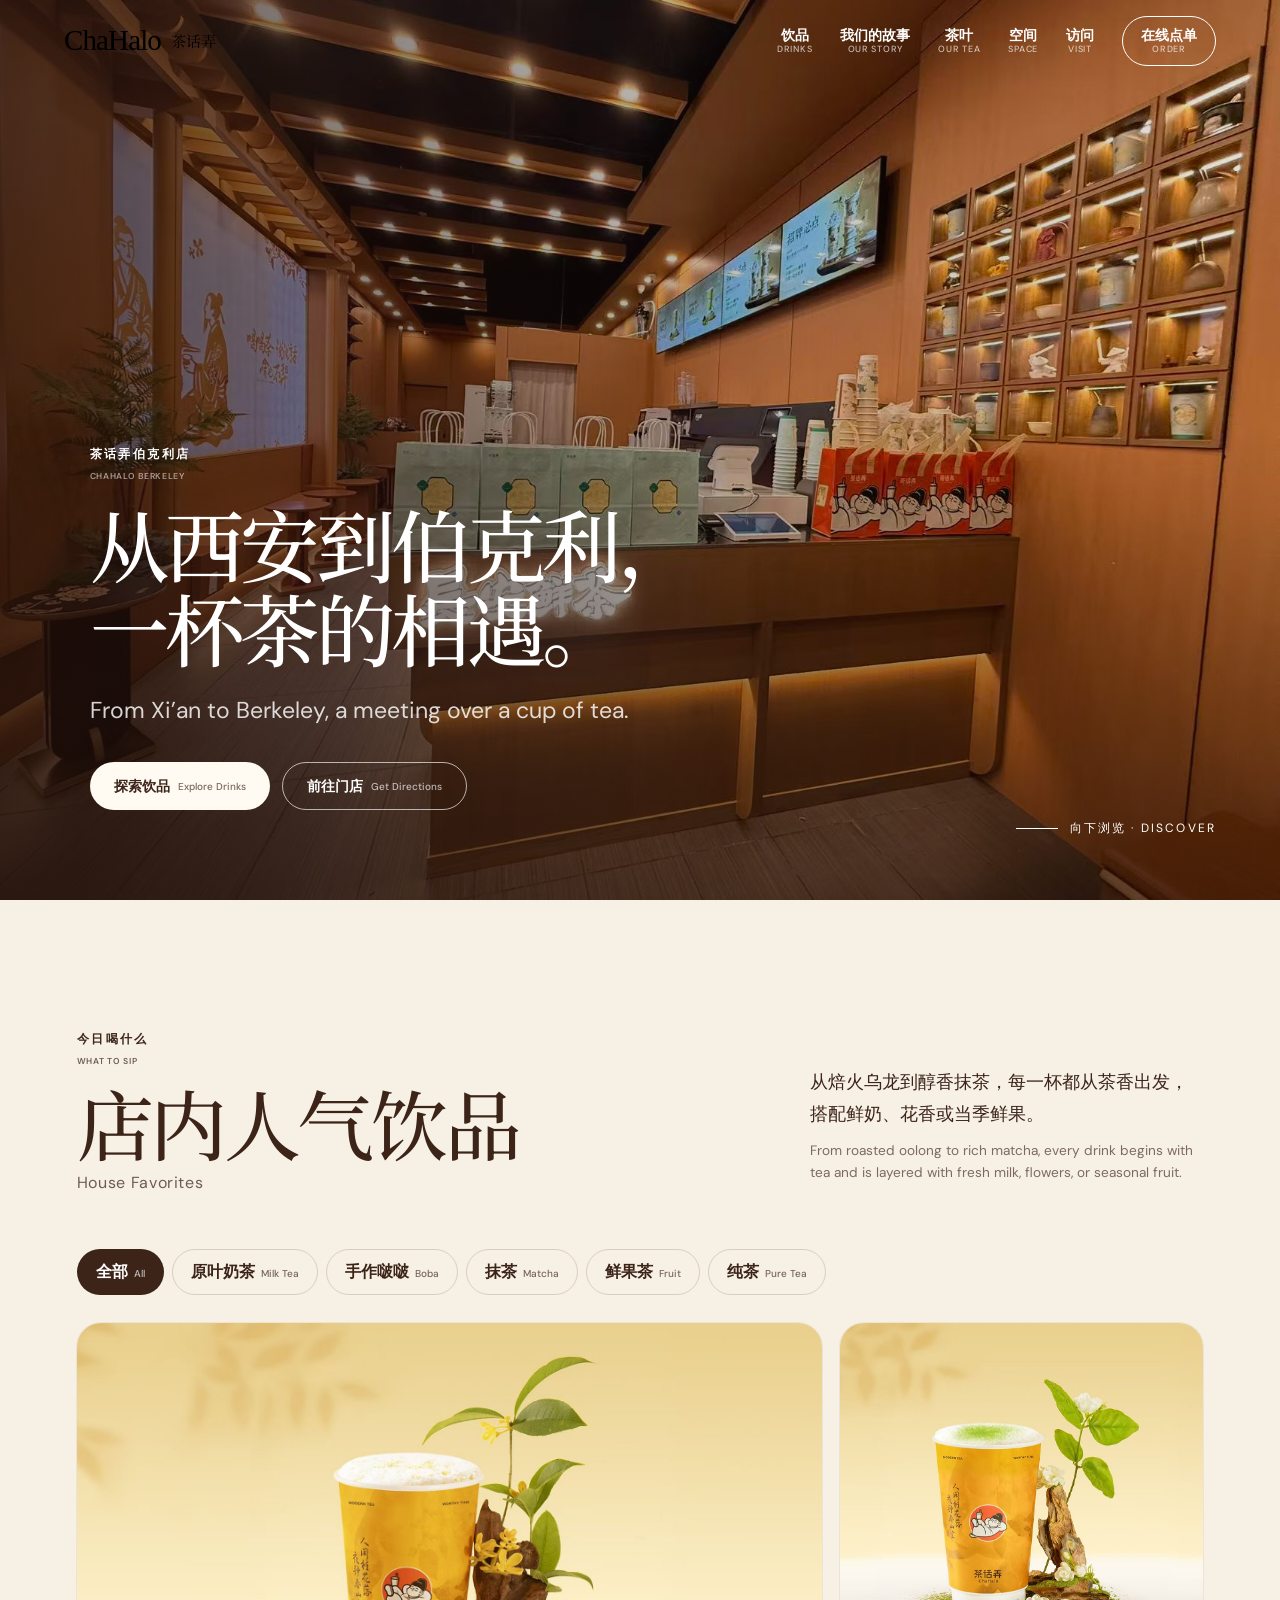
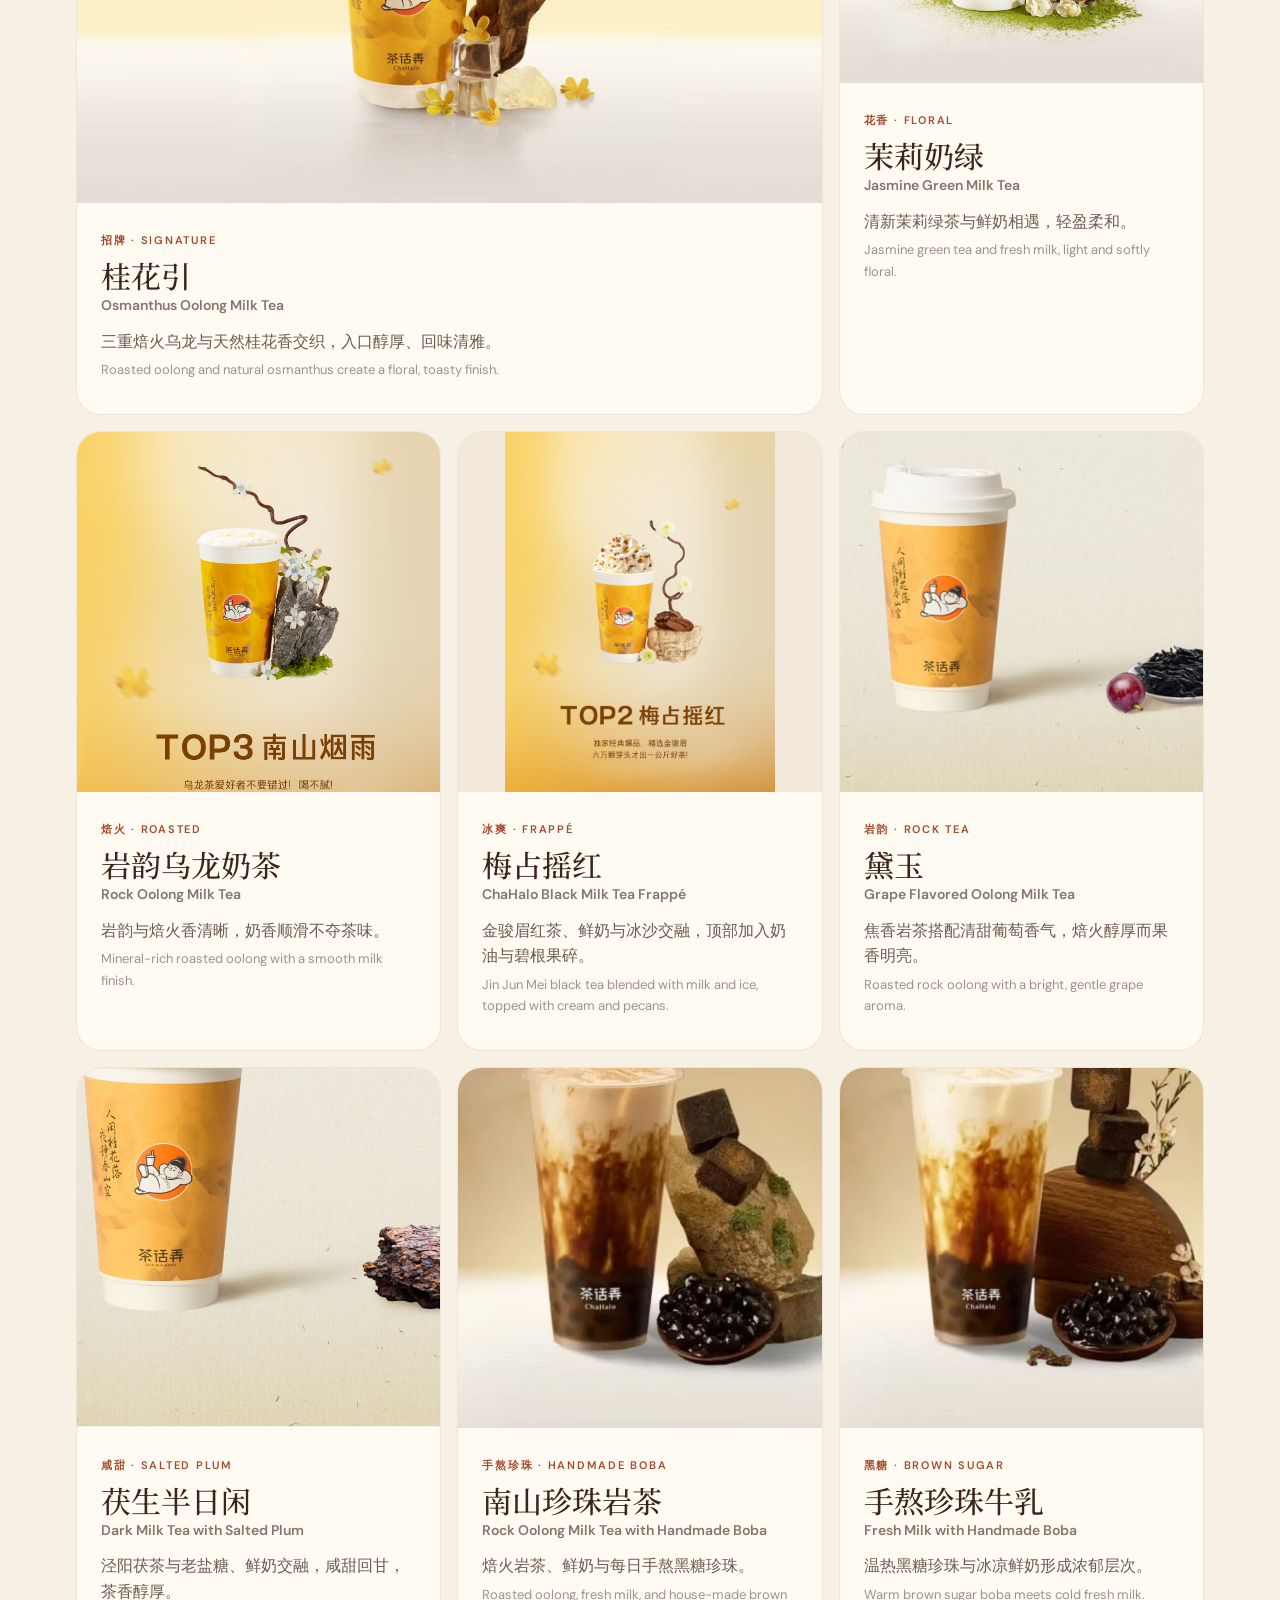
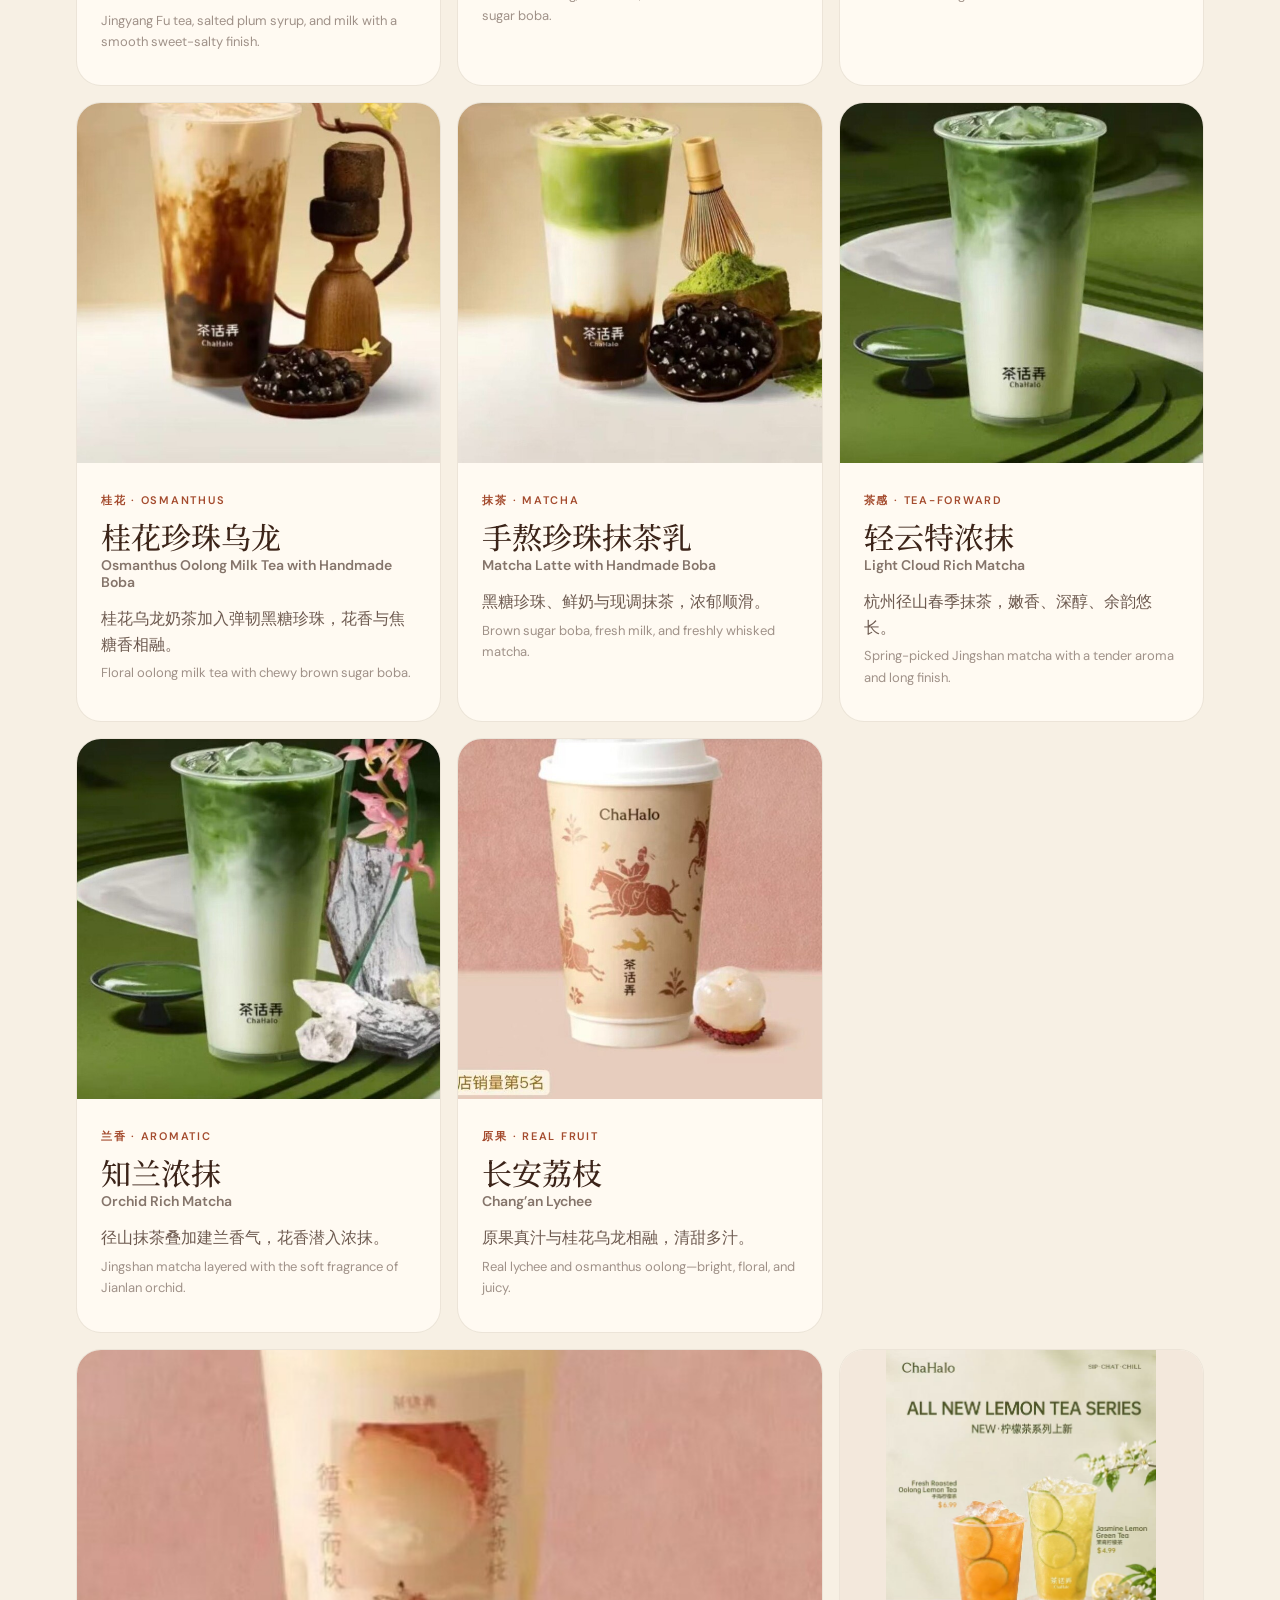
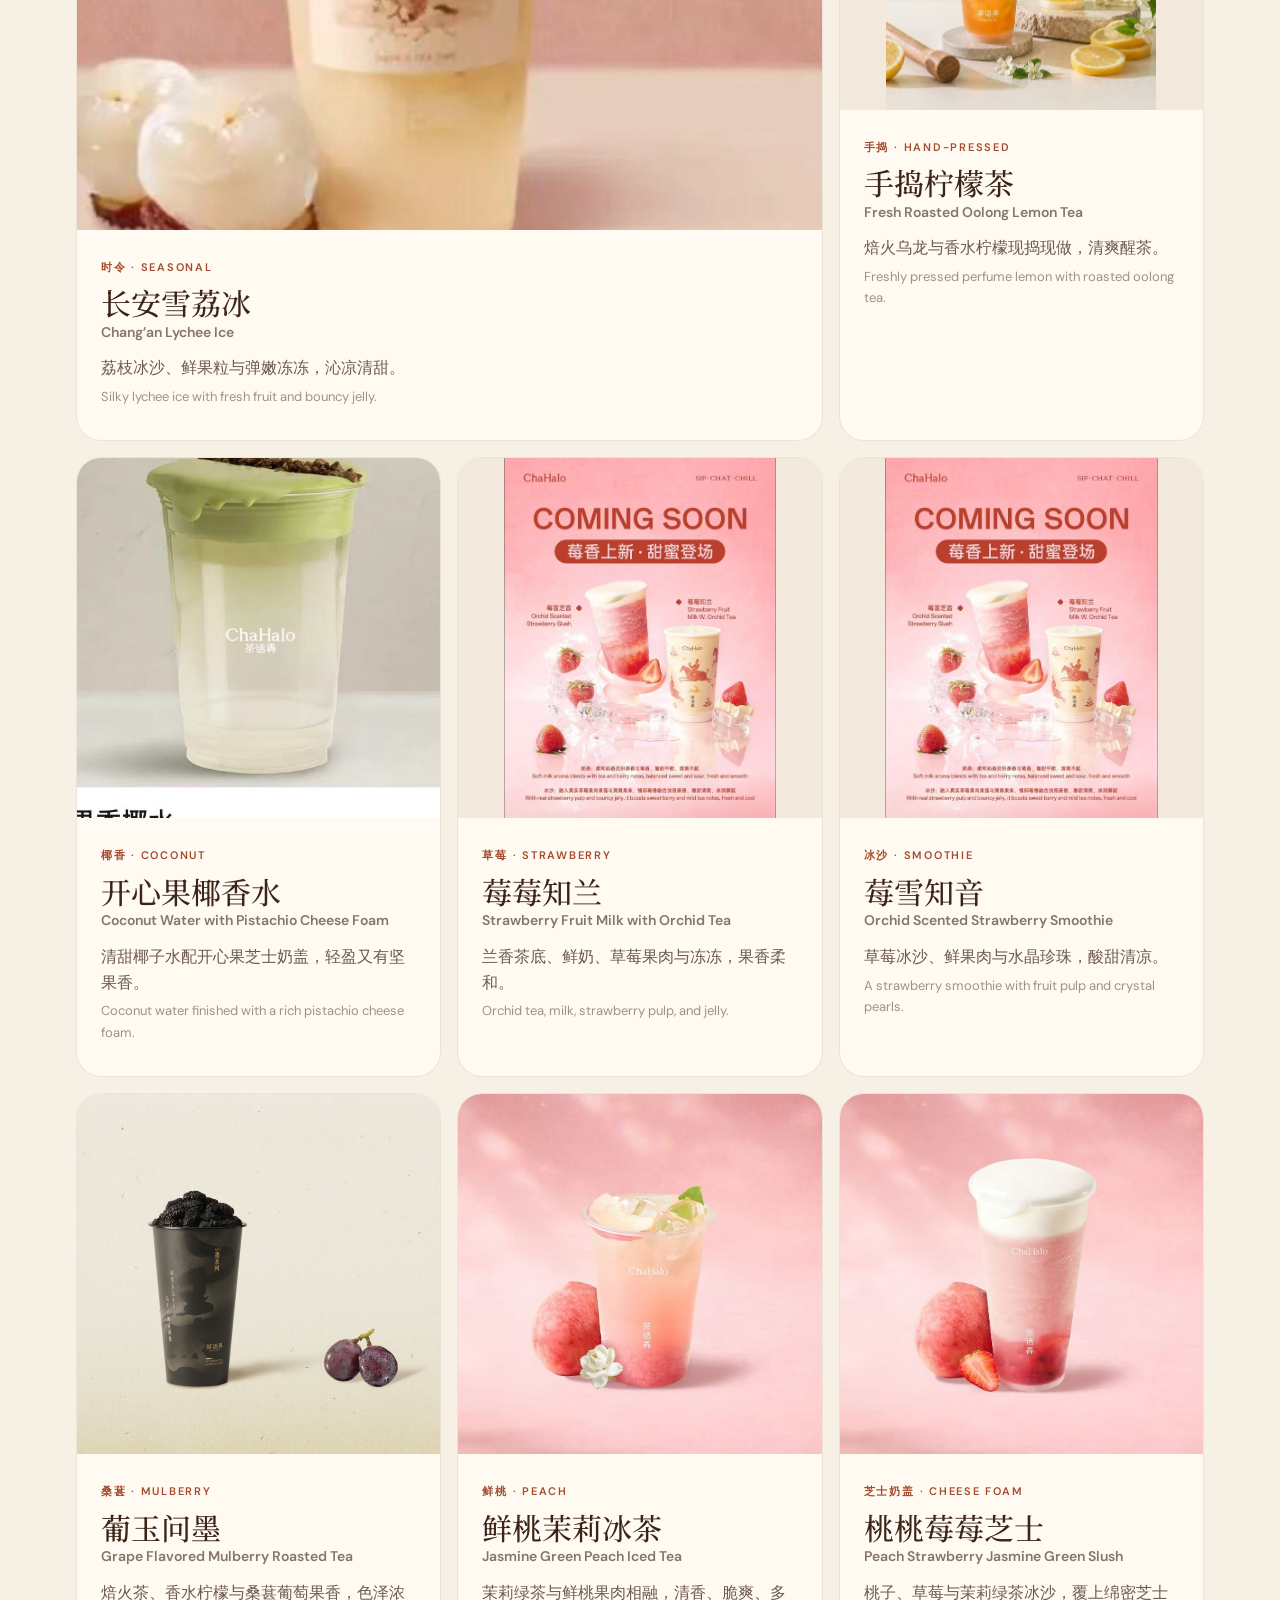
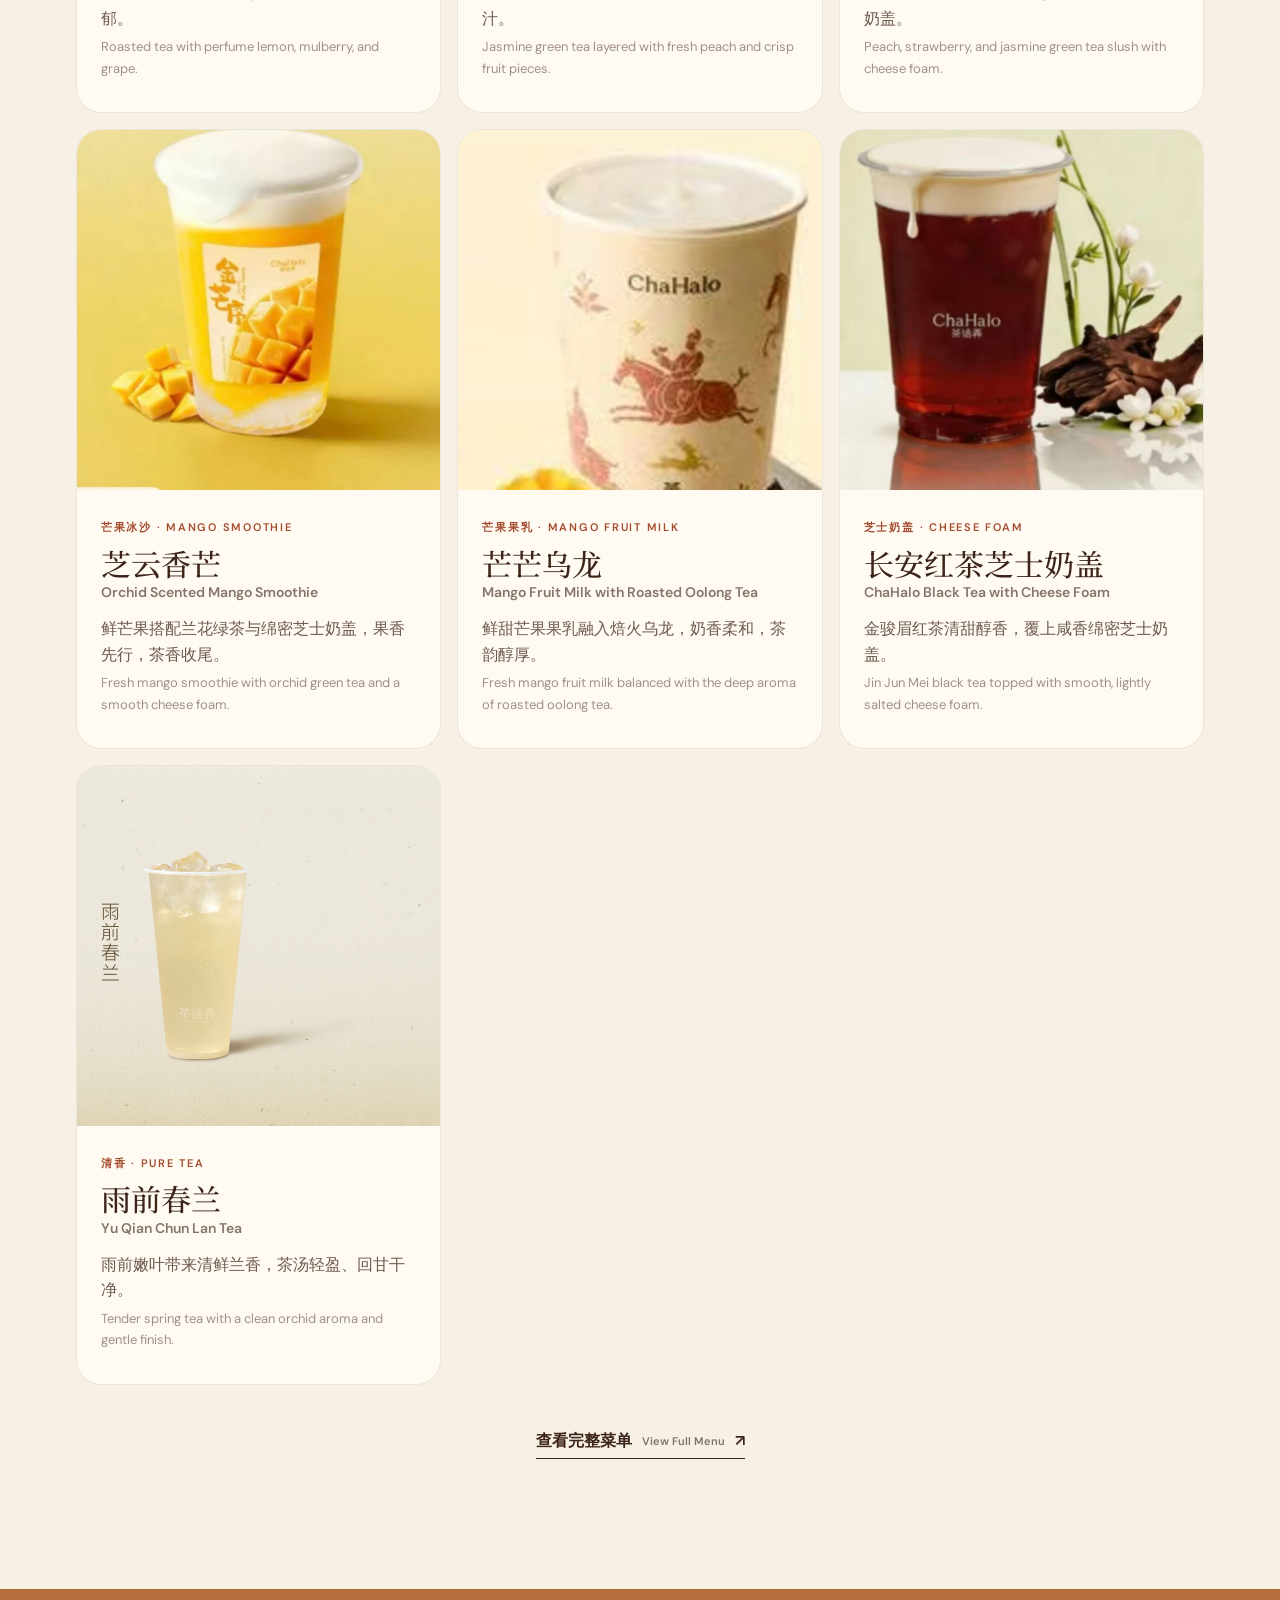
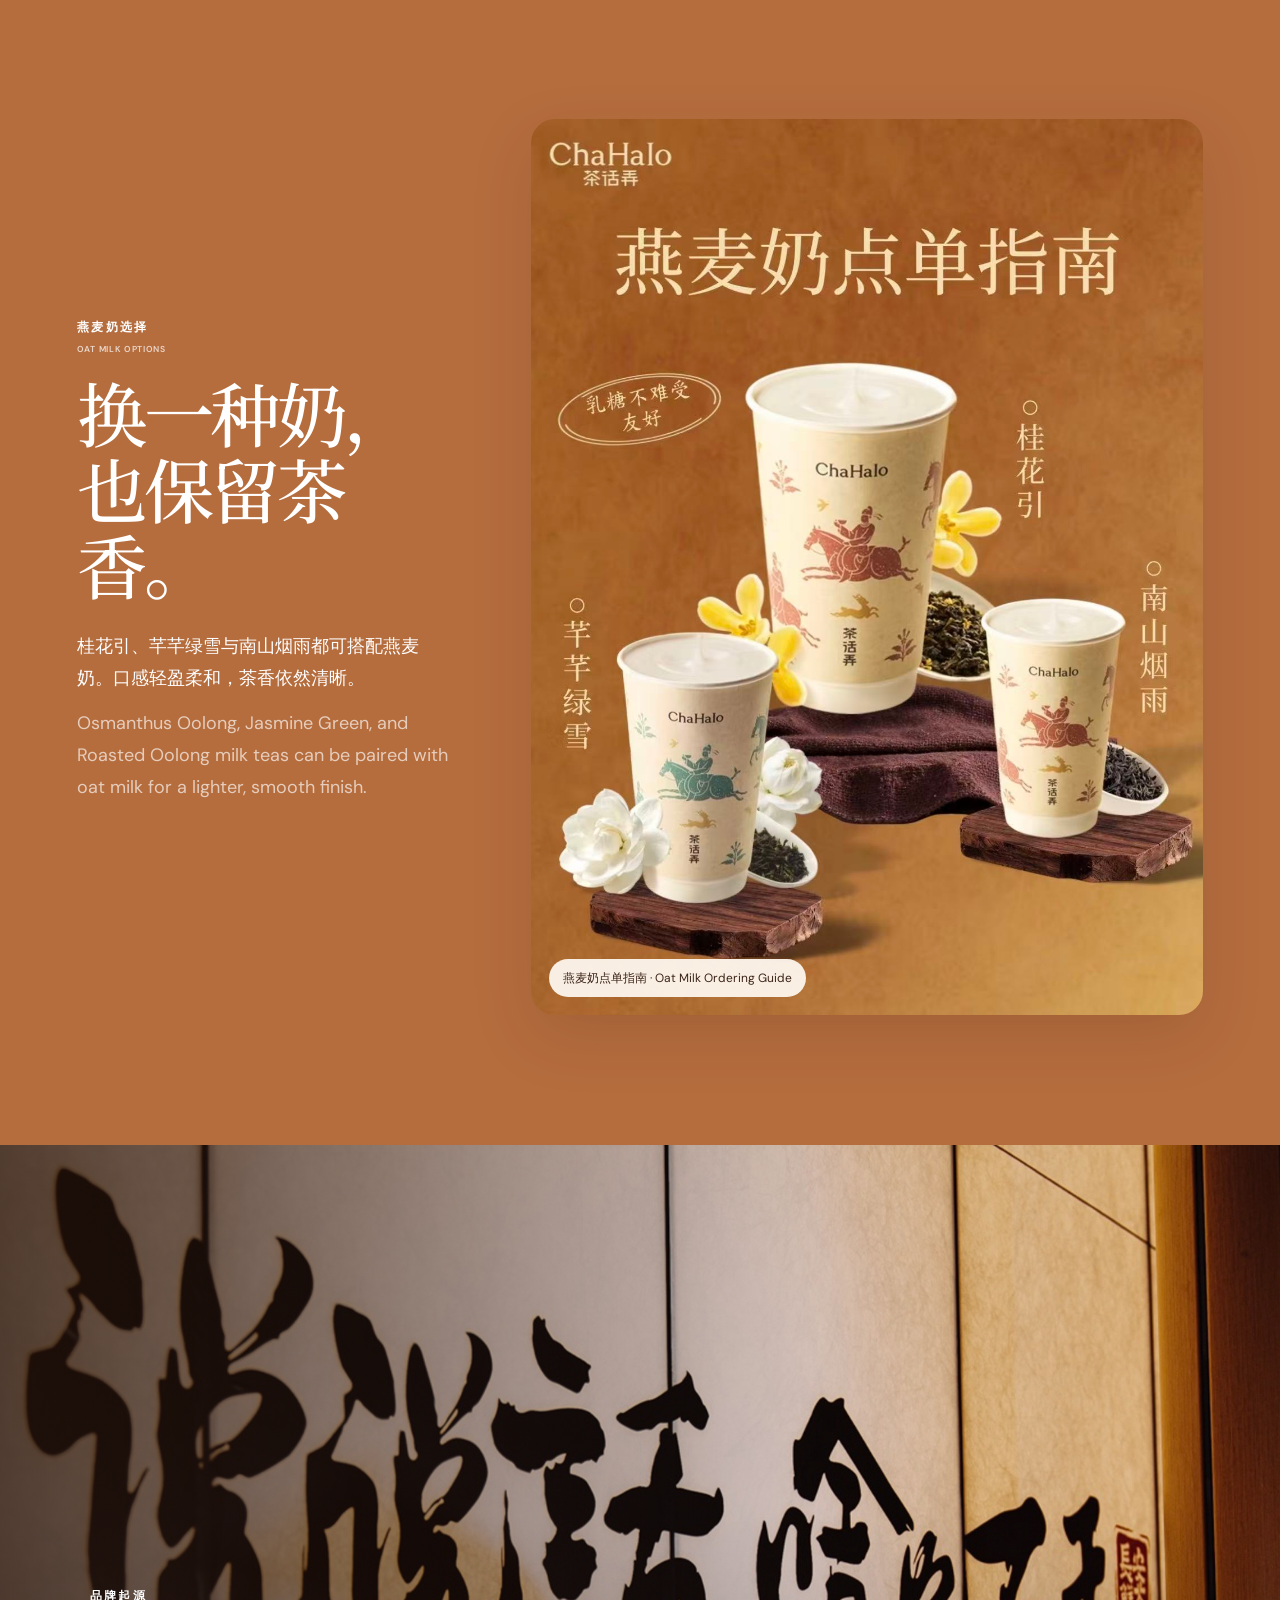
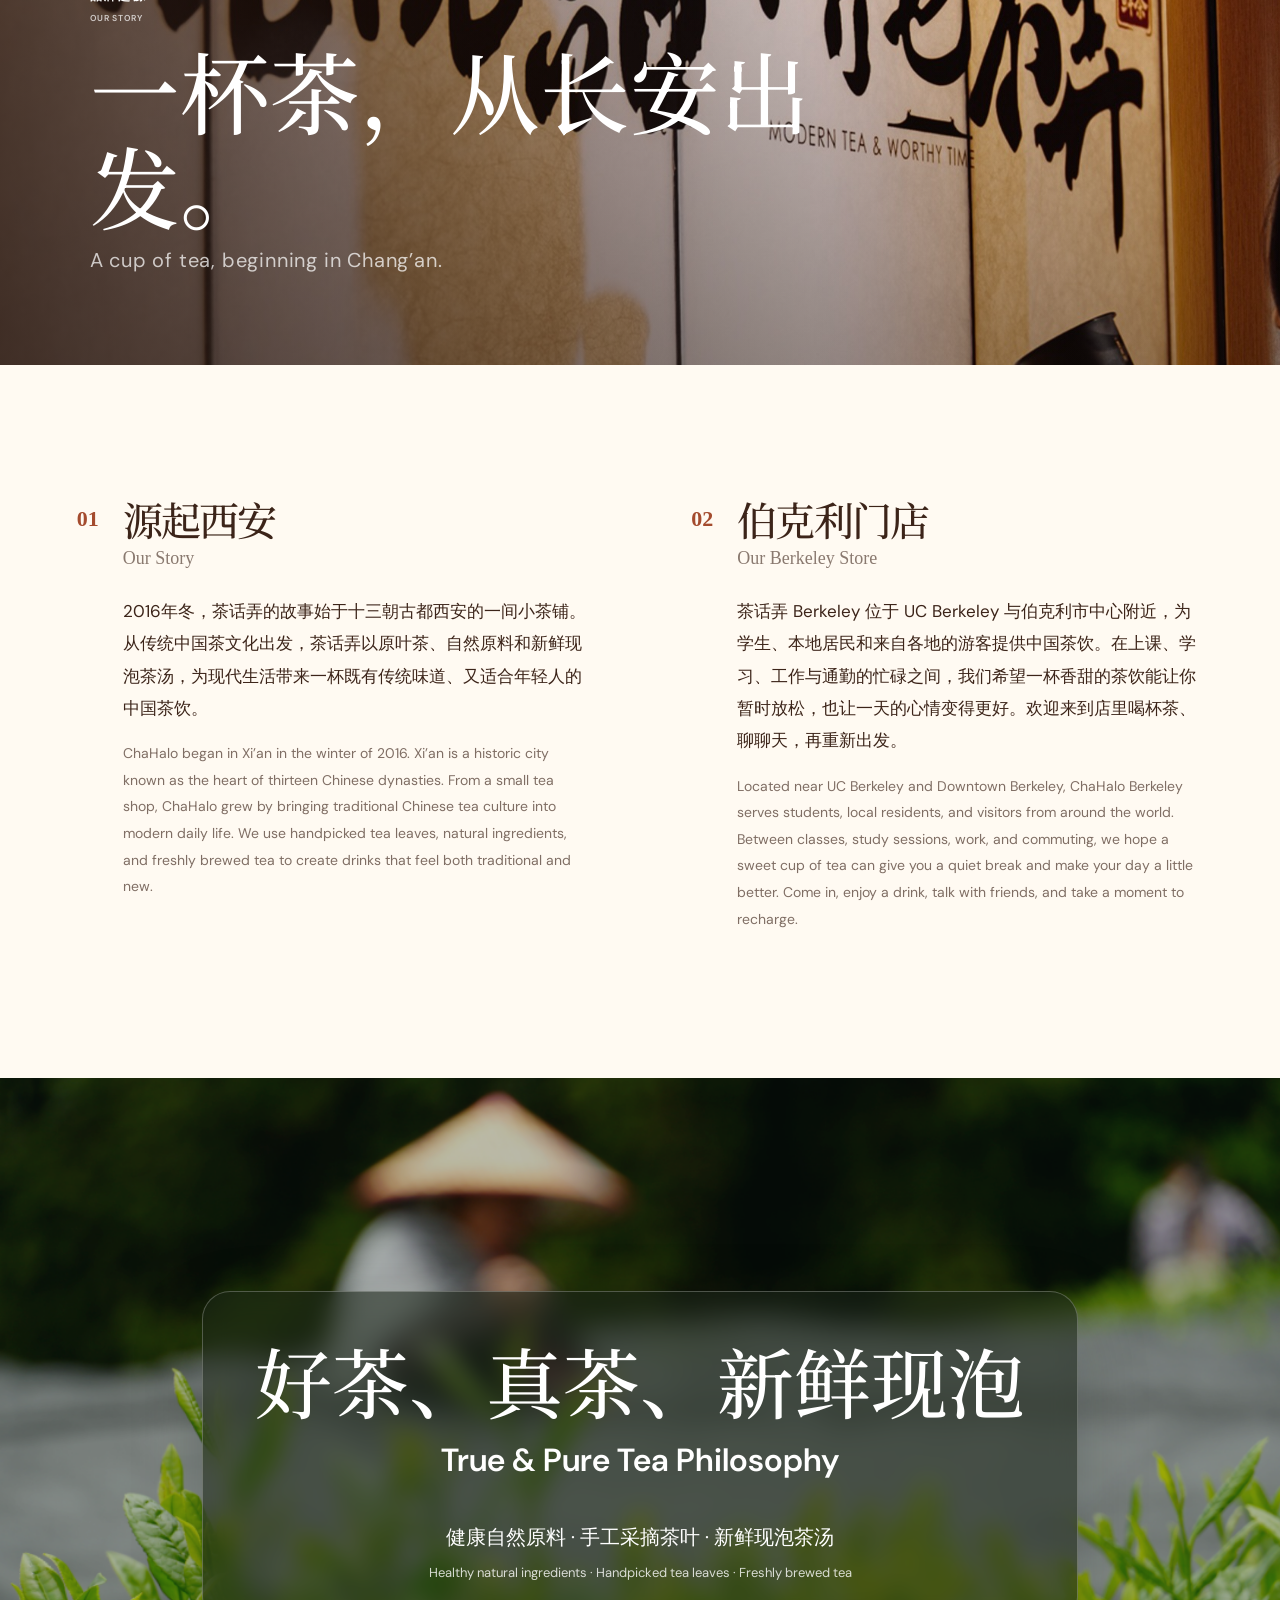
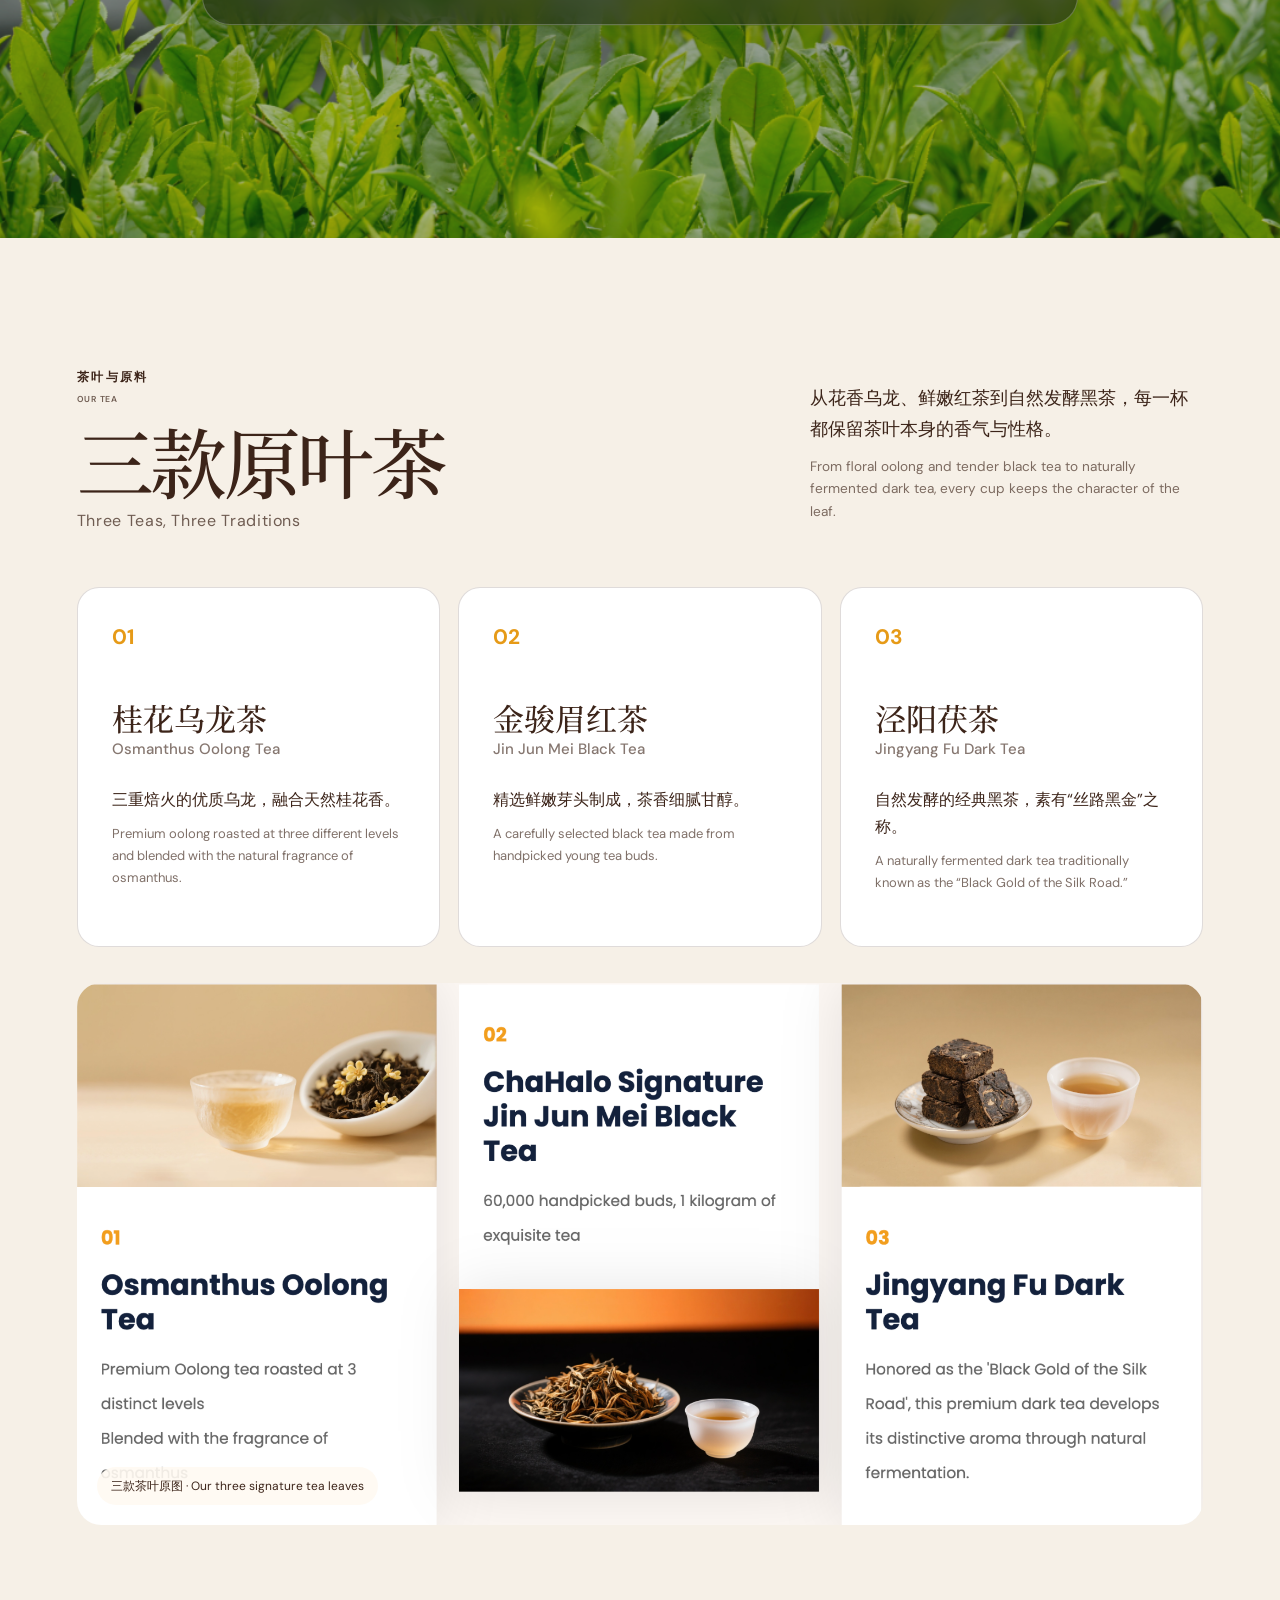
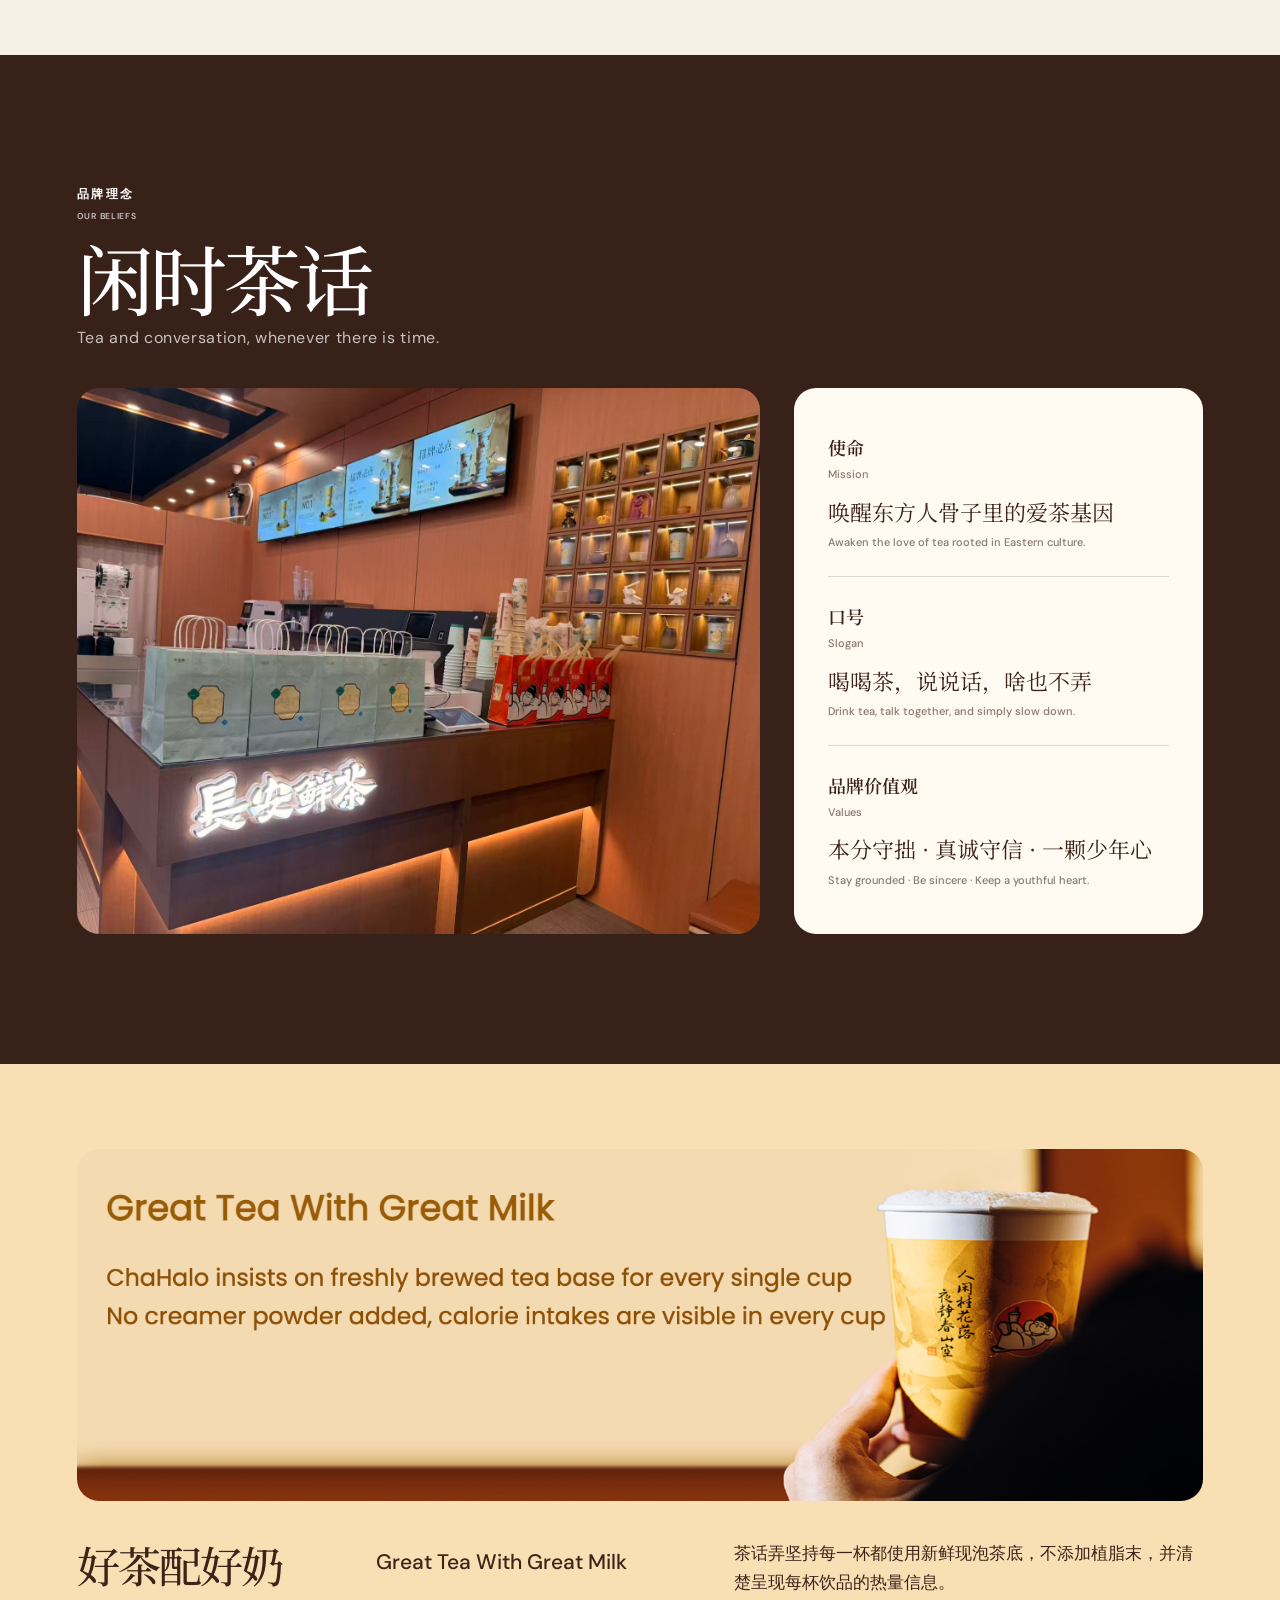
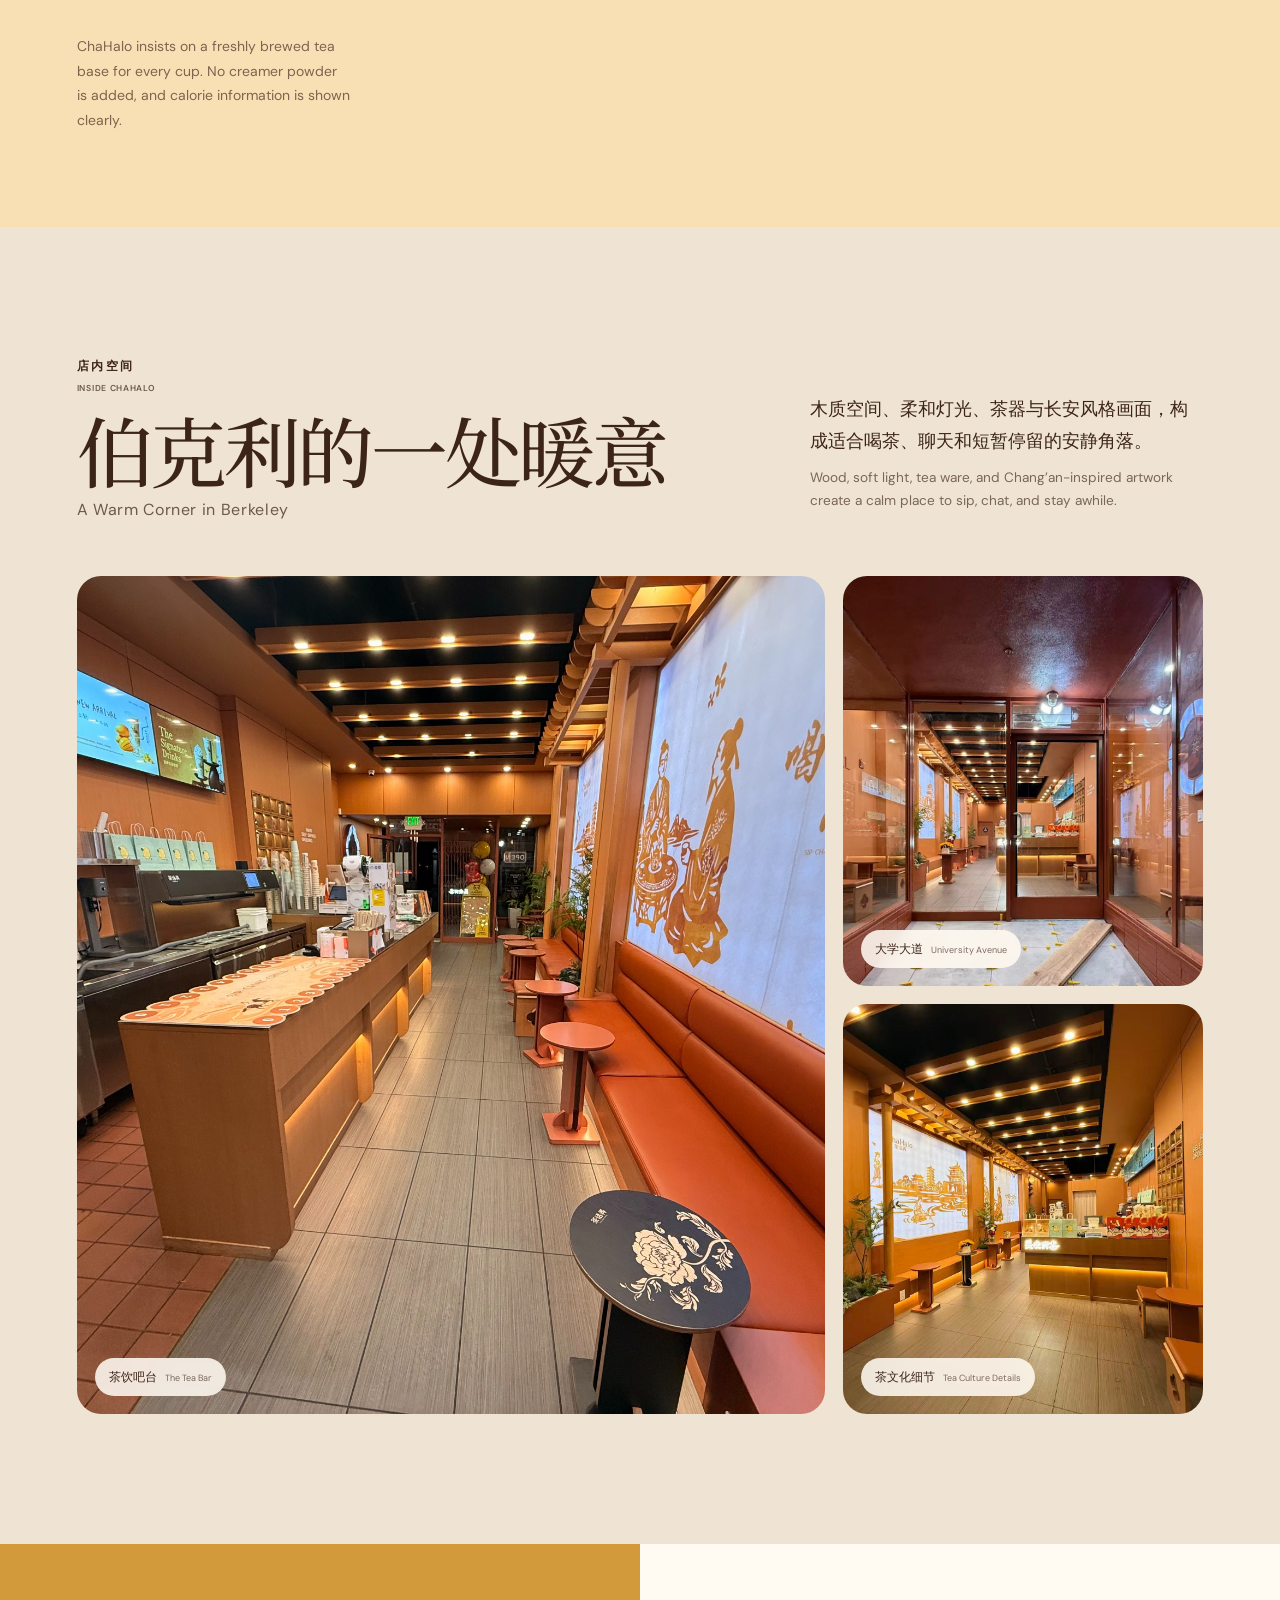
==== index.html @ 243b0ad9 "Add ChaHalo Berkeley website" ====
<!doctype html>
<html lang="zh-CN">
<head>
  <meta charset="utf-8"><meta name="viewport" content="width=device-width,initial-scale=1">
  <meta name="description" content="茶话弄 ChaHalo Berkeley — 从西安到伯克利，一杯茶的相遇。">
  <title>ChaHalo Berkeley 茶话弄 | 从西安到伯克利</title>
  <link rel="preconnect" href="https://fonts.googleapis.com"><link rel="preconnect" href="https://fonts.gstatic.com" crossorigin>
  <link href="https://fonts.googleapis.com/css2?family=DM+Sans:wght@400;500;600&family=Noto+Serif+SC:wght@500;600&display=swap" rel="stylesheet">
  <link href="https://cdn.jsdelivr.net/npm/bootstrap@5.3.8/dist/css/bootstrap.min.css" rel="stylesheet" integrity="sha384-sRIl4kxILFvY47J16cr9ZwB07vP4J8+LH7qKQnuqkuIAvNWLzeN8tE5YBujZqJLB" crossorigin="anonymous">
  <link rel="stylesheet" href="styles.css">
</head>
<body>
<header class="site-header navbar navbar-expand-lg" data-header>
  <a class="brand navbar-brand" href="#top"><span class="brand-en">ChaHalo</span><span class="brand-cn">茶话弄</span></a>
  <button class="nav-toggle navbar-toggler" aria-expanded="false" aria-controls="site-nav" aria-label="打开菜单 Open menu"><span></span><span></span></button>
  <nav id="site-nav" class="site-nav navbar-nav" aria-label="主导航 Primary navigation">
    <a href="#drinks"><b>饮品</b><small>Drinks</small></a><a href="#story"><b>我们的故事</b><small>Our Story</small></a>
    <a href="#tea"><b>茶叶</b><small>Our Tea</small></a><a href="#space"><b>空间</b><small>Space</small></a><a href="#visit"><b>访问</b><small>Visit</small></a>
    <a class="nav-cta" href="#order"><b>在线点单</b><small>Order</small></a>
  </nav>
</header>
<main id="top">
  <section class="hero" aria-labelledby="hero-title">
    <img class="hero-image" src="assets/store/hero.jpg" alt="茶话弄伯克利店暖色木质空间"><div class="hero-shade"></div>
    <div class="hero-copy reveal">
      <p class="eyebrow">茶话弄伯克利店 <span>ChaHalo Berkeley</span></p>
      <h1 id="hero-title">从西安到伯克利，<br>一杯茶的相遇。</h1>
      <p class="hero-en">From Xi’an to Berkeley, a meeting over a cup of tea.</p>
      <div class="hero-actions"><a class="button button-light" href="#drinks"><b>探索饮品</b><small>Explore Drinks</small></a><a class="button button-ghost" href="https://maps.apple.com/?q=ChaHalo%20Berkeley&address=2041%20University%20Ave%2C%20Berkeley%2C%20CA%2094704" target="_blank"><b>前往门店</b><small>Get Directions</small></a></div>
    </div>
    <a class="scroll-cue" href="#drinks"><span></span>向下浏览 · Discover</a>
  </section>

  <section id="drinks" class="section drinks-section">
    <div class="section-heading reveal"><div><p class="eyebrow">今日喝什么 <span>What to Sip</span></p><h2>店内人气饮品</h2><p class="heading-en">House Favorites</p></div><div class="bilingual-copy"><p>从焙火乌龙到醇香抹茶，每一杯都从茶香出发，搭配鲜奶、花香或当季鲜果。</p><p lang="en">From roasted oolong to rich matcha, every drink begins with tea and is layered with fresh milk, flowers, or seasonal fruit.</p></div></div>
    <div class="filter-row reveal"><button class="filter active" data-filter="all">全部 <small>All</small></button><button class="filter" data-filter="classic">原叶奶茶 <small>Milk Tea</small></button><button class="filter" data-filter="boba">手作啵啵 <small>Boba</small></button><button class="filter" data-filter="matcha">抹茶 <small>Matcha</small></button><button class="filter" data-filter="fruit">鲜果茶 <small>Fruit</small></button><button class="filter" data-filter="pure">纯茶 <small>Pure Tea</small></button></div>
    <div class="drink-grid">
      <article class="drink-card large reveal" data-category="classic"><div class="drink-media"><img src="assets/products/osmanthus.jpg" alt="桂花引" loading="lazy"></div><div class="drink-copy"><span class="tag">招牌 · Signature</span><h3>桂花引</h3><h4>Osmanthus Oolong Milk Tea</h4><p>三重焙火乌龙与天然桂花香交织，入口醇厚、回味清雅。</p><p lang="en">Roasted oolong and natural osmanthus create a floral, toasty finish.</p></div></article>
      <article class="drink-card reveal" data-category="classic"><div class="drink-media"><img src="assets/products/jasmine.jpg" alt="茉莉奶绿" loading="lazy"></div><div class="drink-copy"><span class="tag">花香 · Floral</span><h3>茉莉奶绿</h3><h4>Jasmine Green Milk Tea</h4><p>清新茉莉绿茶与鲜奶相遇，轻盈柔和。</p><p lang="en">Jasmine green tea and fresh milk, light and softly floral.</p></div></article>
      <article class="drink-card reveal" data-category="classic"><div class="drink-media"><img src="assets/products/rock-oolong.jpg" alt="岩韵乌龙奶茶" loading="lazy"></div><div class="drink-copy"><span class="tag">焙火 · Roasted</span><h3>岩韵乌龙奶茶</h3><h4>Rock Oolong Milk Tea</h4><p>岩韵与焙火香清晰，奶香顺滑不夺茶味。</p><p lang="en">Mineral-rich roasted oolong with a smooth milk finish.</p></div></article>
      <article class="drink-card reveal" data-category="classic"><div class="drink-media portrait"><img src="assets/products/meizhan-frappe.jpg" alt="梅占摇红" loading="lazy"></div><div class="drink-copy"><span class="tag">冰爽 · Frappé</span><h3>梅占摇红</h3><h4>ChaHalo Black Milk Tea Frappé</h4><p>金骏眉红茶、鲜奶与冰沙交融，顶部加入奶油与碧根果碎。</p><p lang="en">Jin Jun Mei black tea blended with milk and ice, topped with cream and pecans.</p></div></article>
      <article class="drink-card reveal" data-category="classic"><div class="drink-media"><img src="assets/products/dayu.jpg" alt="黛玉岩茶" loading="lazy"></div><div class="drink-copy"><span class="tag">岩韵 · Rock Tea</span><h3>黛玉</h3><h4>Grape Flavored Oolong Milk Tea</h4><p>焦香岩茶搭配清甜葡萄香气，焙火醇厚而果香明亮。</p><p lang="en">Roasted rock oolong with a bright, gentle grape aroma.</p></div></article>
      <article class="drink-card reveal" data-category="classic"><div class="drink-media"><img src="assets/products/fusheng.jpg" alt="茯生半日闲" loading="lazy"></div><div class="drink-copy"><span class="tag">咸甜 · Salted Plum</span><h3>茯生半日闲</h3><h4>Dark Milk Tea with Salted Plum</h4><p>泾阳茯茶与老盐糖、鲜奶交融，咸甜回甘，茶香醇厚。</p><p lang="en">Jingyang Fu tea, salted plum syrup, and milk with a smooth sweet-salty finish.</p></div></article>

      <article class="drink-card reveal" data-category="boba"><div class="drink-media"><img src="assets/products/boba-rock.jpg" alt="南山珍珠岩茶" loading="lazy"></div><div class="drink-copy"><span class="tag">手熬珍珠 · Handmade Boba</span><h3>南山珍珠岩茶</h3><h4>Rock Oolong Milk Tea with Handmade Boba</h4><p>焙火岩茶、鲜奶与每日手熬黑糖珍珠。</p><p lang="en">Roasted oolong, fresh milk, and house-made brown sugar boba.</p></div></article>
      <article class="drink-card reveal" data-category="boba"><div class="drink-media"><img src="assets/products/boba-fresh-milk.jpg" alt="手熬珍珠牛乳" loading="lazy"></div><div class="drink-copy"><span class="tag">黑糖 · Brown Sugar</span><h3>手熬珍珠牛乳</h3><h4>Fresh Milk with Handmade Boba</h4><p>温热黑糖珍珠与冰凉鲜奶形成浓郁层次。</p><p lang="en">Warm brown sugar boba meets cold fresh milk.</p></div></article>
      <article class="drink-card reveal" data-category="boba"><div class="drink-media"><img src="assets/products/boba-osmanthus.jpg" alt="桂花珍珠乌龙" loading="lazy"></div><div class="drink-copy"><span class="tag">桂花 · Osmanthus</span><h3>桂花珍珠乌龙</h3><h4>Osmanthus Oolong Milk Tea with Handmade Boba</h4><p>桂花乌龙奶茶加入弹韧黑糖珍珠，花香与焦糖香相融。</p><p lang="en">Floral oolong milk tea with chewy brown sugar boba.</p></div></article>
      <article class="drink-card reveal" data-category="boba matcha"><div class="drink-media"><img src="assets/products/pearl-matcha.jpg" alt="手熬珍珠抹茶乳" loading="lazy"></div><div class="drink-copy"><span class="tag">抹茶 · Matcha</span><h3>手熬珍珠抹茶乳</h3><h4>Matcha Latte with Handmade Boba</h4><p>黑糖珍珠、鲜奶与现调抹茶，浓郁顺滑。</p><p lang="en">Brown sugar boba, fresh milk, and freshly whisked matcha.</p></div></article>
      <article class="drink-card reveal" data-category="matcha"><div class="drink-media"><img src="assets/products/cloud-matcha.jpg" alt="轻云特浓抹" loading="lazy"></div><div class="drink-copy"><span class="tag">茶感 · Tea-forward</span><h3>轻云特浓抹</h3><h4>Light Cloud Rich Matcha</h4><p>杭州径山春季抹茶，嫩香、深醇、余韵悠长。</p><p lang="en">Spring-picked Jingshan matcha with a tender aroma and long finish.</p></div></article>
      <article class="drink-card reveal" data-category="matcha"><div class="drink-media"><img src="assets/products/orchid-matcha.jpg" alt="知兰浓抹" loading="lazy"></div><div class="drink-copy"><span class="tag">兰香 · Aromatic</span><h3>知兰浓抹</h3><h4>Orchid Rich Matcha</h4><p>径山抹茶叠加建兰香气，花香潜入浓抹。</p><p lang="en">Jingshan matcha layered with the soft fragrance of Jianlan orchid.</p></div></article>

      <article class="drink-card reveal" data-category="fruit"><div class="drink-media"><img src="assets/products/lychee.jpg" alt="长安荔枝" loading="lazy"></div><div class="drink-copy"><span class="tag">原果 · Real Fruit</span><h3>长安荔枝</h3><h4>Chang’an Lychee</h4><p>原果真汁与桂花乌龙相融，清甜多汁。</p><p lang="en">Real lychee and osmanthus oolong—bright, floral, and juicy.</p></div></article>
      <article class="drink-card large reveal" data-category="fruit"><div class="drink-media"><img src="assets/products/lychee-ice.jpg" alt="长安雪荔冰" loading="lazy"></div><div class="drink-copy"><span class="tag">时令 · Seasonal</span><h3>长安雪荔冰</h3><h4>Chang’an Lychee Ice</h4><p>荔枝冰沙、鲜果粒与弹嫩冻冻，沁凉清甜。</p><p lang="en">Silky lychee ice with fresh fruit and bouncy jelly.</p></div></article>
      <article class="drink-card reveal" data-category="fruit"><div class="drink-media portrait"><img src="assets/products/lemon-series.jpg" alt="手捣柠檬茶" loading="lazy"></div><div class="drink-copy"><span class="tag">手捣 · Hand-pressed</span><h3>手捣柠檬茶</h3><h4>Fresh Roasted Oolong Lemon Tea</h4><p>焙火乌龙与香水柠檬现捣现做，清爽醒茶。</p><p lang="en">Freshly pressed perfume lemon with roasted oolong tea.</p></div></article>
      <article class="drink-card reveal" data-category="fruit"><div class="drink-media"><img src="assets/products/pistachio-coconut.jpg" alt="开心果椰香水" loading="lazy"></div><div class="drink-copy"><span class="tag">椰香 · Coconut</span><h3>开心果椰香水</h3><h4>Coconut Water with Pistachio Cheese Foam</h4><p>清甜椰子水配开心果芝士奶盖，轻盈又有坚果香。</p><p lang="en">Coconut water finished with a rich pistachio cheese foam.</p></div></article>
      <article class="drink-card reveal" data-category="fruit"><div class="drink-media portrait"><img src="assets/products/strawberry-series.jpg" alt="莓莓知兰" loading="lazy"></div><div class="drink-copy"><span class="tag">草莓 · Strawberry</span><h3>莓莓知兰</h3><h4>Strawberry Fruit Milk with Orchid Tea</h4><p>兰香茶底、鲜奶、草莓果肉与冻冻，果香柔和。</p><p lang="en">Orchid tea, milk, strawberry pulp, and jelly.</p></div></article>
      <article class="drink-card reveal" data-category="fruit"><div class="drink-media portrait"><img src="assets/products/strawberry-series.jpg" alt="莓雪知音" loading="lazy"></div><div class="drink-copy"><span class="tag">冰沙 · Smoothie</span><h3>莓雪知音</h3><h4>Orchid Scented Strawberry Smoothie</h4><p>草莓冰沙、鲜果肉与水晶珍珠，酸甜清凉。</p><p lang="en">A strawberry smoothie with fruit pulp and crystal pearls.</p></div></article>
      <article class="drink-card reveal" data-category="fruit"><div class="drink-media"><img src="assets/products/grape-mulberry.jpg" alt="葡玉问墨" loading="lazy"></div><div class="drink-copy"><span class="tag">桑葚 · Mulberry</span><h3>葡玉问墨</h3><h4>Grape Flavored Mulberry Roasted Tea</h4><p>焙火茶、香水柠檬与桑葚葡萄果香，色泽浓郁。</p><p lang="en">Roasted tea with perfume lemon, mulberry, and grape.</p></div></article>
      <article class="drink-card reveal" data-category="fruit"><div class="drink-media"><img src="assets/products/peach-jasmine.jpg" alt="鲜桃茉莉冰茶" loading="lazy"></div><div class="drink-copy"><span class="tag">鲜桃 · Peach</span><h3>鲜桃茉莉冰茶</h3><h4>Jasmine Green Peach Iced Tea</h4><p>茉莉绿茶与鲜桃果肉相融，清香、脆爽、多汁。</p><p lang="en">Jasmine green tea layered with fresh peach and crisp fruit pieces.</p></div></article>
      <article class="drink-card reveal" data-category="fruit"><div class="drink-media"><img src="assets/products/peach-strawberry.jpg" alt="桃桃莓莓芝士" loading="lazy"></div><div class="drink-copy"><span class="tag">芝士奶盖 · Cheese Foam</span><h3>桃桃莓莓芝士</h3><h4>Peach Strawberry Jasmine Green Slush</h4><p>桃子、草莓与茉莉绿茶冰沙，覆上绵密芝士奶盖。</p><p lang="en">Peach, strawberry, and jasmine green tea slush with cheese foam.</p></div></article>
      <article class="drink-card reveal" data-category="fruit"><div class="drink-media"><img src="assets/products/mango-orchid.jpg" alt="芝云香芒" loading="lazy"></div><div class="drink-copy"><span class="tag">芒果冰沙 · Mango Smoothie</span><h3>芝云香芒</h3><h4>Orchid Scented Mango Smoothie</h4><p>鲜芒果搭配兰花绿茶与绵密芝士奶盖，果香先行，茶香收尾。</p><p lang="en">Fresh mango smoothie with orchid green tea and a smooth cheese foam.</p></div></article>
      <article class="drink-card reveal" data-category="fruit"><div class="drink-media"><img src="assets/products/mango-oolong.jpg" alt="芒芒乌龙" loading="lazy"></div><div class="drink-copy"><span class="tag">芒果果乳 · Mango Fruit Milk</span><h3>芒芒乌龙</h3><h4>Mango Fruit Milk with Roasted Oolong Tea</h4><p>鲜甜芒果果乳融入焙火乌龙，奶香柔和，茶韵醇厚。</p><p lang="en">Fresh mango fruit milk balanced with the deep aroma of roasted oolong tea.</p></div></article>

      <article class="drink-card reveal" data-category="pure"><div class="drink-media"><img src="assets/products/black-tea-cheese.jpg" alt="长安红茶芝士奶盖" loading="lazy"></div><div class="drink-copy"><span class="tag">芝士奶盖 · Cheese Foam</span><h3>长安红茶芝士奶盖</h3><h4>ChaHalo Black Tea with Cheese Foam</h4><p>金骏眉红茶清甜醇香，覆上咸香绵密芝士奶盖。</p><p lang="en">Jin Jun Mei black tea topped with smooth, lightly salted cheese foam.</p></div></article>
      <article class="drink-card reveal" data-category="pure"><div class="drink-media"><img src="assets/products/yuqian-chunlan.jpg" alt="雨前春兰" loading="lazy"></div><div class="drink-copy"><span class="tag">清香 · Pure Tea</span><h3>雨前春兰</h3><h4>Yu Qian Chun Lan Tea</h4><p>雨前嫩叶带来清鲜兰香，茶汤轻盈、回甘干净。</p><p lang="en">Tender spring tea with a clean orchid aroma and gentle finish.</p></div></article>
    </div>
    <div class="center reveal"><a class="text-link" href="https://m.yelp.com/menu/chahalo-berkeley-3?utm_campaign=action_link_view_menu&utm_medium=feed_v2&utm_source=apple" target="_blank">查看完整菜单 <small>View Full Menu</small> ↗</a></div>
  </section>

  <section class="oat-section section">
    <div class="oat-copy reveal"><p class="eyebrow">燕麦奶选择 <span>Oat Milk Options</span></p><h2>换一种奶，也保留茶香。</h2><p>桂花引、芊芊绿雪与南山烟雨都可搭配燕麦奶。口感轻盈柔和，茶香依然清晰。</p><p lang="en">Osmanthus Oolong, Jasmine Green, and Roasted Oolong milk teas can be paired with oat milk for a lighter, smooth finish.</p></div>
    <figure class="reveal"><img src="assets/products/oat-milk-guide.jpg" alt="茶话弄燕麦奶点单指南" loading="lazy"><figcaption>燕麦奶点单指南 · Oat Milk Ordering Guide</figcaption></figure>
  </section>

  <section id="story" class="origin-hero">
    <img src="assets/brand/story-origin.jpg" alt="茶话弄书法墙" loading="lazy"><div class="origin-overlay"></div>
    <div class="origin-title reveal"><p class="eyebrow">品牌起源 <span>Our Story</span></p><h2>一杯茶，从长安出发。</h2><p class="heading-en">A cup of tea, beginning in Chang’an.</p></div>
  </section>
  <section class="story-details section">
    <article class="story-block reveal"><span class="story-number">01</span><div><h2>源起西安</h2><h3>Our Story</h3><p>2016年冬，茶话弄的故事始于十三朝古都西安的一间小茶铺。从传统中国茶文化出发，茶话弄以原叶茶、自然原料和新鲜现泡茶汤，为现代生活带来一杯既有传统味道、又适合年轻人的中国茶饮。</p><p lang="en">ChaHalo began in Xi’an in the winter of 2016. Xi’an is a historic city known as the heart of thirteen Chinese dynasties. From a small tea shop, ChaHalo grew by bringing traditional Chinese tea culture into modern daily life. We use handpicked tea leaves, natural ingredients, and freshly brewed tea to create drinks that feel both traditional and new.</p></div></article>
    <article class="story-block reveal"><span class="story-number">02</span><div><h2>伯克利门店</h2><h3>Our Berkeley Store</h3><p>茶话弄 Berkeley 位于 UC Berkeley 与伯克利市中心附近，为学生、本地居民和来自各地的游客提供中国茶饮。在上课、学习、工作与通勤的忙碌之间，我们希望一杯香甜的茶饮能让你暂时放松，也让一天的心情变得更好。欢迎来到店里喝杯茶、聊聊天，再重新出发。</p><p lang="en">Located near UC Berkeley and Downtown Berkeley, ChaHalo Berkeley serves students, local residents, and visitors from around the world. Between classes, study sessions, work, and commuting, we hope a sweet cup of tea can give you a quiet break and make your day a little better. Come in, enjoy a drink, talk with friends, and take a moment to recharge.</p></div></article>
  </section>

  <section id="tea" class="tea-section">
    <div class="tea-philosophy reveal"><img src="assets/brand/tea-fields-clean.png" alt="新鲜茶园与手工采摘茶叶" loading="lazy"><div class="tea-overlay"></div><div class="tea-title"><div class="tea-title-panel"><h2>好茶、真茶、新鲜现泡</h2><p>True &amp; Pure Tea Philosophy</p><div>健康自然原料 · 手工采摘茶叶 · 新鲜现泡茶汤<small>Healthy natural ingredients · Handpicked tea leaves · Freshly brewed tea</small></div></div></div></div>
    <div class="tea-copy section">
      <div class="section-heading reveal"><div><p class="eyebrow">茶叶与原料 <span>Our Tea</span></p><h2>三款原叶茶</h2><p class="heading-en">Three Teas, Three Traditions</p></div><div class="bilingual-copy"><p>从花香乌龙、鲜嫩红茶到自然发酵黑茶，每一杯都保留茶叶本身的香气与性格。</p><p lang="en">From floral oolong and tender black tea to naturally fermented dark tea, every cup keeps the character of the leaf.</p></div></div>
      <div class="tea-cards reveal">
        <article><b>01</b><h3>桂花乌龙茶</h3><h4>Osmanthus Oolong Tea</h4><p>三重焙火的优质乌龙，融合天然桂花香。</p><p lang="en">Premium oolong roasted at three different levels and blended with the natural fragrance of osmanthus.</p></article>
        <article><b>02</b><h3>金骏眉红茶</h3><h4>Jin Jun Mei Black Tea</h4><p>精选鲜嫩芽头制成，茶香细腻甘醇。</p><p lang="en">A carefully selected black tea made from handpicked young tea buds.</p></article>
        <article><b>03</b><h3>泾阳茯茶</h3><h4>Jingyang Fu Dark Tea</h4><p>自然发酵的经典黑茶，素有“丝路黑金”之称。</p><p lang="en">A naturally fermented dark tea traditionally known as the “Black Gold of the Silk Road.”</p></article>
      </div>
      <figure class="tea-selection reveal"><img src="assets/brand/tea-selection.png" alt="桂花乌龙、金骏眉红茶与泾阳茯茶" loading="lazy"><figcaption>三款茶叶原图 · Our three signature tea leaves</figcaption></figure>
    </div>
  </section>

  <section class="brand-principles section">
    <div class="section-heading reveal"><div><p class="eyebrow">品牌理念 <span>Our Beliefs</span></p><h2>闲时茶话</h2><p class="heading-en">Tea and conversation, whenever there is time.</p></div></div>
    <div class="principle-grid"><img class="reveal" src="assets/store/lounge.jpg" alt="茶话弄伯克利店内空间" loading="lazy"><div class="principle-copy reveal"><dl><div><dt>使命 <small>Mission</small></dt><dd>唤醒东方人骨子里的爱茶基因<small>Awaken the love of tea rooted in Eastern culture.</small></dd></div><div><dt>口号 <small>Slogan</small></dt><dd>喝喝茶，说说话，啥也不弄<small>Drink tea, talk together, and simply slow down.</small></dd></div><div><dt>品牌价值观 <small>Values</small></dt><dd>本分守拙 · 真诚守信 · 一颗少年心<small>Stay grounded · Be sincere · Keep a youthful heart.</small></dd></div></dl></div></div>
  </section>
  <section class="milk-section section"><img class="reveal" src="assets/brand/great-tea-milk.png" alt="Great Tea With Great Milk" loading="lazy"><div class="milk-copy reveal"><h2>好茶配好奶</h2><h3>Great Tea With Great Milk</h3><p>茶话弄坚持每一杯都使用新鲜现泡茶底，不添加植脂末，并清楚呈现每杯饮品的热量信息。</p><p lang="en">ChaHalo insists on a freshly brewed tea base for every cup. No creamer powder is added, and calorie information is shown clearly.</p></div></section>

  <section id="space" class="section space-section">
    <div class="section-heading reveal"><div><p class="eyebrow">店内空间 <span>Inside ChaHalo</span></p><h2>伯克利的一处暖意</h2><p class="heading-en">A Warm Corner in Berkeley</p></div><div class="bilingual-copy"><p>木质空间、柔和灯光、茶器与长安风格画面，构成适合喝茶、聊天和短暂停留的安静角落。</p><p lang="en">Wood, soft light, tea ware, and Chang’an-inspired artwork create a calm place to sip, chat, and stay awhile.</p></div></div>
    <div class="gallery"><figure class="gallery-wide reveal"><img src="assets/store/counter.jpg" alt="茶话弄伯克利吧台" loading="lazy"><figcaption>茶饮吧台 <small>The Tea Bar</small></figcaption></figure><figure class="reveal"><img src="assets/store/entrance.jpg" alt="茶话弄伯克利门店入口" loading="lazy"><figcaption>大学大道 <small>University Avenue</small></figcaption></figure><figure class="reveal"><img src="assets/store/details.jpg" alt="店内茶器陈列" loading="lazy"><figcaption>茶文化细节 <small>Tea Culture Details</small></figcaption></figure></div>
  </section>
  <section id="visit" class="visit-section">
    <div class="visit-art reveal"><span>来</span><span>喝</span><span>茶</span></div>
    <div class="visit-copy reveal"><p class="eyebrow">欢迎来店 <span>Come By</span></p><h2>ChaHalo<br>Berkeley</h2><address>加州伯克利大学大道 2041 号，邮编 94704<small>2041 University Avenue, Berkeley, CA 94704</small></address><div class="visit-meta"><div><span>营业时间 <small>Hours</small></span><strong>每日 11:00–21:30<small>Daily · 11:00 AM–9:30 PM</small></strong></div><div><span>电话 <small>Phone</small></span><strong><a href="tel:+15109905536">(510) 990-5536</a></strong></div></div><div id="order" class="order-box"><p><b>外卖点单</b><small>Delivery &amp; Pickup</small></p><div class="visit-actions"><a class="button button-doordash" href="https://www.doordash.com/store/chahalo-berkeley-42386611/" target="_blank" rel="noreferrer"><b>DoorDash 点单</b><small>Order Delivery</small></a><a class="button button-panda" href="https://usa.hungrypanda.co/shop?brand=hungrypanda&amp;channel_source=linkout&amp;delivery_method=2&amp;isRedirect=1&amp;is_gfo=1&amp;rwg_token=AFd1xnFtHrMU1FcVa704Sq0MDLt6B2FFOge0UsFBYuFISUhX1ELLSNF5X5Cro_-_x5Zs5Kf-RlV8fX0uSAZIcjfAiW-bdLRrjt4vgM2UNSWiViBIyp_NP0Q%3D&amp;shopId=493841366" target="_blank" rel="noreferrer"><b>熊猫外卖</b><small>HungryPanda</small></a><a class="button button-outline" href="https://pos.chowbus.com/online-ordering/store/Chahalo-Berkeley/23921" target="_blank" rel="noreferrer"><b>到店自取</b><small>Store Pickup</small></a></div></div><div class="directions-link"><a href="https://maps.apple.com/?q=ChaHalo%20Berkeley&amp;address=2041%20University%20Ave%2C%20Berkeley%2C%20CA%2094704" target="_blank" rel="noreferrer">查看路线 · Directions ↗</a></div><p class="fine-print">订购时如对乳制品、坚果、咖啡因或其他成分过敏，请向店员咨询。<span>Please ask our team about dairy, nuts, caffeine, or other allergens when ordering.</span></p></div>
  </section>
</main>
<footer><div class="brand footer-brand"><span class="brand-en">ChaHalo</span><span class="brand-cn">茶话弄</span></div><p>喝喝茶 · 说说话 · SIP · CHAT · CHILL</p><p>© <span data-year></span> ChaHalo Berkeley</p></footer>
<script src="https://cdn.jsdelivr.net/npm/bootstrap@5.3.8/dist/js/bootstrap.bundle.min.js" integrity="sha384-FKyoEForCGlyvwx9Hj09JcYn3nv7wiPVlz7YYwJrWVcXK/BmnVDxM+D2scQbITxI" crossorigin="anonymous"></script>
<script src="script.js"></script>
</body></html>
---- styles.css ----
:root{--ink:#3c2419;--paper:#f7f0e4;--cream:#fffaf2;--terracotta:#a44b2e;--rust:#7d2f1c;--gold:#d29a3a;--sage:#627057;--line:rgba(60,36,25,.16);--shadow:0 22px 60px rgba(66,35,20,.15)}
*{box-sizing:border-box}html{scroll-behavior:smooth}body{margin:0;background:var(--paper);color:var(--ink);font-family:"DM Sans",system-ui,sans-serif}img{display:block;width:100%}a{color:inherit;text-decoration:none}button{font:inherit}.site-header{position:fixed;z-index:50;top:0;left:0;right:0;height:82px;display:flex;align-items:center;justify-content:space-between;padding:0 5vw;color:#fff;transition:.35s}.site-header.scrolled{height:70px;background:rgba(247,240,228,.94);color:var(--ink);backdrop-filter:blur(18px);box-shadow:0 1px 0 var(--line)}.brand{display:flex;align-items:center;gap:10px}.brand-en{font-family:Georgia,serif;font-size:29px;letter-spacing:-.03em}.brand-cn{font-family:"Noto Serif SC",serif;font-size:15px}.site-nav{display:flex;align-items:center;gap:28px;font-size:14px;font-weight:600}.site-nav a{position:relative}.site-nav>a:not(.nav-cta):after{content:"";position:absolute;left:0;right:100%;bottom:-6px;height:1px;background:currentColor;transition:.25s}.site-nav>a:hover:after{right:0}.nav-cta{border:1px solid currentColor;border-radius:999px;padding:10px 18px}.nav-toggle{display:none;background:none;border:0;color:inherit}.hero{position:relative;min-height:100svh;display:flex;align-items:flex-end;overflow:hidden;color:#fff}.hero-image{position:absolute;inset:0;height:100%;object-fit:cover}.hero-shade{position:absolute;inset:0;background:linear-gradient(90deg,rgba(32,15,9,.76),rgba(32,15,9,.25) 58%,rgba(32,15,9,.1)),linear-gradient(0deg,rgba(20,9,4,.55),transparent 52%)}.hero-copy{position:relative;z-index:2;width:min(760px,90vw);padding:0 0 10vh 7vw}.eyebrow{text-transform:uppercase;letter-spacing:.2em;font-size:12px;font-weight:600;margin:0 0 18px}.hero h1,.section h2,.story-panel h2,.visit-copy h2{font-family:Georgia,"Noto Serif SC",serif;font-weight:500;letter-spacing:-.045em;margin:0}.hero h1{font-size:clamp(58px,8vw,118px);line-height:.9}.hero-text{font-size:clamp(16px,2vw,21px);line-height:1.6;max-width:620px;margin:28px 0 34px}.hero-actions,.visit-actions{display:flex;gap:12px;flex-wrap:wrap}.button{display:inline-flex;align-items:center;justify-content:center;min-height:48px;padding:0 24px;border-radius:999px;font-size:14px;font-weight:600;transition:.25s}.button:hover{transform:translateY(-2px)}.button-light{background:var(--cream);color:var(--ink)}.button-ghost{border:1px solid rgba(255,255,255,.65)}.scroll-cue{position:absolute;right:5vw;bottom:7vh;z-index:2;display:flex;align-items:center;gap:12px;font-size:12px;letter-spacing:.18em;text-transform:uppercase}.scroll-cue span{width:42px;height:1px;background:#fff}.section{padding:130px 6vw}.section-heading{display:grid;grid-template-columns:1.25fr .75fr;gap:6vw;align-items:end;margin-bottom:54px}.section-heading h2,.story-panel h2,.visit-copy h2{font-size:clamp(45px,6vw,82px);line-height:.95}.section-heading>p{font-size:17px;line-height:1.7;margin:0}.filter-row{display:flex;gap:8px;margin-bottom:28px;overflow:auto}.filter{border:1px solid var(--line);background:transparent;border-radius:999px;padding:10px 18px;color:var(--ink);cursor:pointer}.filter.active{background:var(--ink);color:#fff}.drink-grid{display:grid;grid-template-columns:repeat(3,1fr);gap:18px}.drink-card{background:var(--cream);border-radius:24px;overflow:hidden;box-shadow:0 0 0 1px rgba(60,36,25,.06);transition:.4s}.drink-card:hover{transform:translateY(-6px);box-shadow:var(--shadow)}.drink-card.hidden{display:none}.drink-card.large{grid-column:span 2}.drink-media{height:360px;background:#eadfcf;overflow:hidden}.drink-card.large .drink-media{height:480px}.drink-media img{height:100%;object-fit:cover;transition:.6s}.drink-card:hover img{transform:scale(1.025)}.drink-copy{padding:24px 24px 28px}.tag{display:inline-block;color:var(--terracotta);font-size:11px;text-transform:uppercase;letter-spacing:.16em;font-weight:600;margin-bottom:12px}.drink-copy h3{font-family:Georgia,"Noto Serif SC",serif;font-size:28px;font-weight:500;line-height:1.05;margin:0 0 10px}.drink-copy p{margin:0;line-height:1.6;color:rgba(60,36,25,.75)}.center{text-align:center;margin-top:45px}.text-link{display:inline-flex;gap:10px;align-items:center;border-bottom:1px solid var(--ink);padding-bottom:5px;font-weight:600}.story-section{display:grid;grid-template-columns:1fr 1fr;min-height:820px;background:var(--rust);color:#fff}.story-panel{display:flex;flex-direction:column;justify-content:center;padding:9vw}.story-panel h2{margin-bottom:35px}.story-panel>p:not(.eyebrow){font-size:17px;line-height:1.8;max-width:560px}.story-mark{font-family:"Noto Serif SC",serif;font-size:24px;letter-spacing:.4em;margin-top:45px;color:#f0b85d}.story-image{min-height:700px}.story-image img{height:100%;object-fit:cover}.space-section{background:#efe4d3}.gallery{display:grid;grid-template-columns:1.35fr .65fr;grid-template-rows:410px 410px;gap:18px}.gallery figure{position:relative;margin:0;overflow:hidden;border-radius:24px}.gallery-wide{grid-row:span 2}.gallery img{height:100%;object-fit:cover}.gallery figcaption{position:absolute;left:18px;bottom:18px;background:rgba(255,250,242,.88);backdrop-filter:blur(8px);padding:10px 14px;border-radius:999px;font-size:12px}.visit-section{display:grid;grid-template-columns:1fr 1fr;min-height:720px}.visit-art{background:var(--gold);display:flex;align-items:center;justify-content:center;gap:2vw;font-family:"Noto Serif SC",serif;font-size:clamp(70px,10vw,160px);color:var(--rust);writing-mode:vertical-rl;letter-spacing:.08em}.visit-copy{display:flex;flex-direction:column;justify-content:center;padding:8vw;background:var(--cream)}.visit-copy address{font-style:normal;font-size:20px;line-height:1.6;margin:30px 0}.visit-meta{display:grid;grid-template-columns:1fr 1fr;border-block:1px solid var(--line);padding:24px 0;margin-bottom:30px;gap:20px}.visit-meta div{display:flex;flex-direction:column;gap:7px}.visit-meta span{font-size:11px;text-transform:uppercase;letter-spacing:.15em}.visit-meta strong{font-size:15px}.button-dark{background:var(--ink);color:#fff}.button-outline{border:1px solid var(--ink)}.fine-print{font-size:12px;line-height:1.5;opacity:.62;margin-top:24px}footer{display:flex;align-items:center;justify-content:space-between;padding:38px 6vw;background:var(--ink);color:#fff}footer p{font-size:11px;letter-spacing:.14em}.reveal{opacity:0;transform:translateY(28px);transition:opacity .8s ease,transform .8s ease}.reveal.visible{opacity:1;transform:none}
@media(max-width:900px){.site-header{padding:0 22px}.nav-toggle{display:grid;gap:6px;padding:10px;z-index:2}.nav-toggle span{display:block;width:24px;height:1px;background:currentColor}.site-nav{position:fixed;inset:0;background:var(--paper);color:var(--ink);flex-direction:column;justify-content:center;font-family:Georgia,serif;font-size:34px;transform:translateY(-100%);transition:.4s}.site-nav.open{transform:none}.hero-copy{padding:0 22px 11vh}.scroll-cue{display:none}.section{padding:90px 22px}.section-heading{grid-template-columns:1fr;gap:24px}.drink-grid{grid-template-columns:1fr 1fr}.drink-card.large{grid-column:span 2}.drink-media,.drink-card.large .drink-media{height:340px}.story-section,.visit-section{grid-template-columns:1fr}.story-panel{padding:90px 24px}.story-image{min-height:500px}.gallery{grid-template-columns:1fr;grid-template-rows:500px 320px 320px}.gallery-wide{grid-row:auto}.visit-art{min-height:390px;writing-mode:horizontal-tb}.visit-copy{padding:90px 24px}footer{flex-direction:column;gap:14px;text-align:center}}
@media(max-width:580px){.hero h1{font-size:56px}.hero-text{font-size:16px}.drink-grid{grid-template-columns:1fr}.drink-card.large{grid-column:auto}.drink-media,.drink-card.large .drink-media{height:310px}.drink-copy h3{font-size:25px}.gallery{grid-template-rows:380px 260px 260px}.visit-meta{grid-template-columns:1fr}.section-heading h2,.story-panel h2,.visit-copy h2{font-size:46px}}
@media(prefers-reduced-motion:reduce){*{scroll-behavior:auto!important}.reveal{opacity:1;transform:none;transition:none}}

/* Bilingual editorial system */
.site-nav>a{display:flex;flex-direction:column;align-items:center;gap:1px;line-height:1.15}.site-nav b{font-size:14px}.site-nav small{font-size:9px;letter-spacing:.08em;text-transform:uppercase;font-weight:500;opacity:.68}
.eyebrow span,.heading-en{display:block;font-family:"DM Sans",sans-serif;font-size:.72em;letter-spacing:.08em;text-transform:uppercase;opacity:.72;margin-top:7px}.hero .eyebrow span{color:rgba(255,255,255,.76)}
.hero h1{font-family:"Noto Serif SC",Georgia,serif;font-size:clamp(48px,6.2vw,94px);line-height:1.06;letter-spacing:-.045em}.hero-en{font-size:clamp(17px,1.8vw,24px);line-height:1.5;max-width:680px;margin:24px 0 34px;opacity:.82}
.button{gap:8px}.button small{font-size:10px;font-weight:500;opacity:.68}.section-heading h2{font-family:"Noto Serif SC",Georgia,serif}.heading-en{font-size:16px;margin:12px 0 0;letter-spacing:.04em;text-transform:none}
.bilingual-copy p{font-size:18px;line-height:1.75;margin:0 0 10px}.bilingual-copy p[lang=en],p[lang=en]{font-family:"DM Sans",sans-serif;font-size:.85em;line-height:1.65;opacity:.65}
.filter{display:flex;align-items:baseline;gap:6px;font-weight:600}.filter small{font-size:10px;font-weight:500;opacity:.68}
.drink-copy h3{font-family:"Noto Serif SC",serif;font-size:30px;margin-bottom:5px}.drink-copy h4{font-family:"DM Sans",sans-serif;font-size:14px;font-weight:600;margin:0 0 15px;opacity:.62}.drink-copy p{margin:0 0 5px}.drink-copy p[lang=en]{font-size:13px}.text-link small{font-size:11px;opacity:.62}

.origin-hero{position:relative;height:min(72vw,820px);min-height:540px;color:#fff;overflow:hidden}.origin-hero>img{position:absolute;inset:0;height:100%;object-fit:cover}.origin-overlay{position:absolute;inset:0;background:linear-gradient(90deg,rgba(35,17,8,.78),rgba(35,17,8,.18) 64%,rgba(35,17,8,.1)),linear-gradient(0deg,rgba(20,9,4,.35),transparent 55%)}.origin-title{position:absolute;left:7vw;bottom:10vh;max-width:760px}.origin-title h2{font-family:"Noto Serif SC",serif;font-size:clamp(48px,7vw,96px);line-height:1.06;margin:0}.origin-title .heading-en{font-size:20px;color:#fff}
.story-details{background:#fffaf2;display:grid;grid-template-columns:1fr 1fr;gap:8vw}.story-block{display:grid;grid-template-columns:auto 1fr;gap:24px}.story-number{font-family:Georgia,serif;color:var(--terracotta);font-size:22px;font-weight:700;padding-top:7px}.story-block h2{font-family:"Noto Serif SC",serif;font-size:40px;margin:0}.story-block h3{font-family:Georgia,serif;font-size:18px;font-weight:500;margin:5px 0 26px;opacity:.6}.story-block p{font-size:17px;line-height:1.9;margin:0 0 16px}.story-block p[lang=en]{font-size:14px}

.tea-philosophy{position:relative;height:min(66vw,760px);min-height:530px;color:#fff;overflow:hidden}.tea-philosophy>img{height:100%;object-fit:cover}.tea-overlay{position:absolute;inset:0;background:rgba(17,38,26,.34)}.tea-title{position:absolute;inset:0;display:flex;flex-direction:column;align-items:center;justify-content:center;text-align:center;padding:30px}.tea-title h2{font-family:"Noto Serif SC",serif;font-size:clamp(42px,6vw,82px);margin:0 0 10px}.tea-title>p{font-size:clamp(20px,2.5vw,32px);font-weight:600;margin:0 0 52px}.tea-title>div{font-size:20px}.tea-title small{display:block;font-size:13px;margin-top:11px;opacity:.8}.tea-copy{background:#f6f0e7}.tea-cards{display:grid;grid-template-columns:repeat(3,1fr);gap:18px;margin-bottom:36px}.tea-cards article{background:#fff;border:1px solid var(--line);border-radius:22px;padding:34px;min-height:360px}.tea-cards b{color:#e69a17;font-size:21px}.tea-cards h3{font-family:"Noto Serif SC",serif;font-size:31px;margin:45px 0 4px}.tea-cards h4{font-size:15px;margin:0 0 28px;opacity:.62}.tea-cards p{font-size:16px;line-height:1.7;margin:0 0 10px}.tea-cards p[lang=en]{font-size:13px}.tea-selection{position:relative;margin:0;border-radius:24px;overflow:hidden}.tea-selection img{aspect-ratio:2.077/1;object-fit:cover}.tea-selection figcaption{position:absolute;left:20px;bottom:20px;background:rgba(255,250,242,.9);padding:10px 14px;border-radius:999px;font-size:12px}

.brand-principles{background:#382118;color:#fff}.brand-principles .section-heading{margin-bottom:38px}.brand-principles .eyebrow,.brand-principles .heading-en{color:#fff}.principle-grid{display:grid;grid-template-columns:1.25fr .75fr;gap:34px;align-items:stretch}.principle-grid>img{height:100%;object-fit:cover;border-radius:22px}.principle-copy{background:#fffaf2;color:var(--ink);border-radius:22px;padding:20px 34px}.principle-copy dl{margin:0}.principle-copy dl>div{padding:26px 0;border-bottom:1px solid var(--line)}.principle-copy dl>div:last-child{border:0}.principle-copy dt{font-family:"Noto Serif SC",serif;font-size:18px;font-weight:600}.principle-copy dd{font-family:"Noto Serif SC",serif;font-size:22px;line-height:1.55;margin:12px 0 0}.principle-copy small{display:block;font-family:"DM Sans",sans-serif;font-size:11px;font-weight:500;line-height:1.4;margin-top:6px;opacity:.6}
.milk-section{background:#f8dfb4;padding-top:85px;padding-bottom:85px}.milk-section>img{border-radius:22px}.milk-copy{display:grid;grid-template-columns:.7fr .85fr 1.2fr;gap:26px;align-items:start;margin-top:38px}.milk-copy h2{font-family:"Noto Serif SC",serif;font-size:43px;margin:0}.milk-copy h3{font-size:21px;margin:11px 0}.milk-copy p{font-size:17px;line-height:1.75;margin:0 0 10px}.milk-copy p[lang=en]{font-size:14px}
.gallery figcaption small{font-size:9px;opacity:.65;margin-left:5px}.visit-copy address small,.visit-meta small,.visit-meta strong small,.fine-print span{display:block;font-family:"DM Sans",sans-serif;font-size:11px;margin-top:5px;opacity:.6}.visit-meta span{font-size:13px;letter-spacing:.08em}.visit-meta strong{font-size:18px}.fine-print span{font-size:10px}
.order-box{scroll-margin-top:100px}.order-box>p{display:flex;align-items:baseline;gap:10px;margin:0 0 14px;font-family:Georgia,"Noto Serif SC",serif;font-size:22px}.order-box>p small{font-family:"DM Sans",sans-serif;font-size:12px;opacity:.6;letter-spacing:.08em;text-transform:uppercase}.button-doordash{background:#ff3008;color:#fff}.button-panda{background:#ffd21c;color:#211b12}.directions-link{margin-top:22px;font-size:13px;font-weight:600}.directions-link a{border-bottom:1px solid var(--ink);padding-bottom:3px}

@media(max-width:900px){
  .site-nav>a{gap:3px}.site-nav b{font-size:28px}.site-nav small{font-size:11px}.nav-cta{border:0;padding:0}
  .story-details{grid-template-columns:1fr;gap:70px}.tea-cards{grid-template-columns:1fr}.tea-cards article{min-height:0}.principle-grid{grid-template-columns:1fr}.milk-copy{grid-template-columns:1fr}.origin-hero{min-height:570px}
}
@media(max-width:580px){
  .hero h1{font-size:47px}.hero-en{font-size:16px}.origin-title{left:22px;right:22px}.origin-title h2{font-size:45px}.origin-title .heading-en{font-size:15px}
  .story-block{grid-template-columns:1fr;gap:8px}.story-block h2{font-size:34px}.tea-title h2{font-size:38px}.tea-title>p{font-size:19px;margin-bottom:38px}.tea-title>div{font-size:15px}.tea-cards article{padding:26px}.principle-copy{padding:16px 24px}.milk-section{padding-top:70px;padding-bottom:70px}
}

/* Expanded menu, oat milk feature, and protected tea-field title */
.drink-media.portrait{background:#f3e8dc}.drink-media.portrait img{object-fit:contain}
.oat-section{display:grid;grid-template-columns:.72fr 1.28fr;gap:6vw;align-items:center;background:#b56d3e;color:#fff}
.oat-copy h2{font-family:"Noto Serif SC",serif;font-size:clamp(44px,5.5vw,76px);line-height:1.08;margin:0 0 28px}
.oat-copy>p:not(.eyebrow){font-size:18px;line-height:1.8;margin:0 0 12px}
.oat-section figure{position:relative;margin:0;border-radius:24px;overflow:hidden;box-shadow:var(--shadow)}
.oat-section figure img{aspect-ratio:3/4;object-fit:cover}
.oat-section figcaption{position:absolute;left:18px;bottom:18px;background:rgba(255,250,242,.92);color:var(--ink);padding:10px 14px;border-radius:999px;font-size:12px}
.tea-overlay{background:rgba(17,38,26,.28)}
.tea-title{display:flex;align-items:center;justify-content:center;padding:30px}
.tea-title-panel{max-width:980px;padding:42px 52px;border:1px solid rgba(255,255,255,.24);border-radius:28px;background:rgba(25,36,24,.58);backdrop-filter:blur(12px);box-shadow:0 24px 70px rgba(8,18,12,.24)}
.tea-title-panel>p{font-size:clamp(20px,2.5vw,32px);font-weight:600;margin:0 0 38px}
.tea-title-panel>div{font-size:20px}
@media(max-width:900px){.oat-section{grid-template-columns:1fr}.oat-section figure img{aspect-ratio:4/5}}
@media(max-width:580px){.tea-title{padding:18px}.tea-title-panel{padding:28px 20px;border-radius:20px}.tea-title-panel>p{font-size:19px;margin-bottom:30px}.tea-title-panel>div{font-size:15px}}
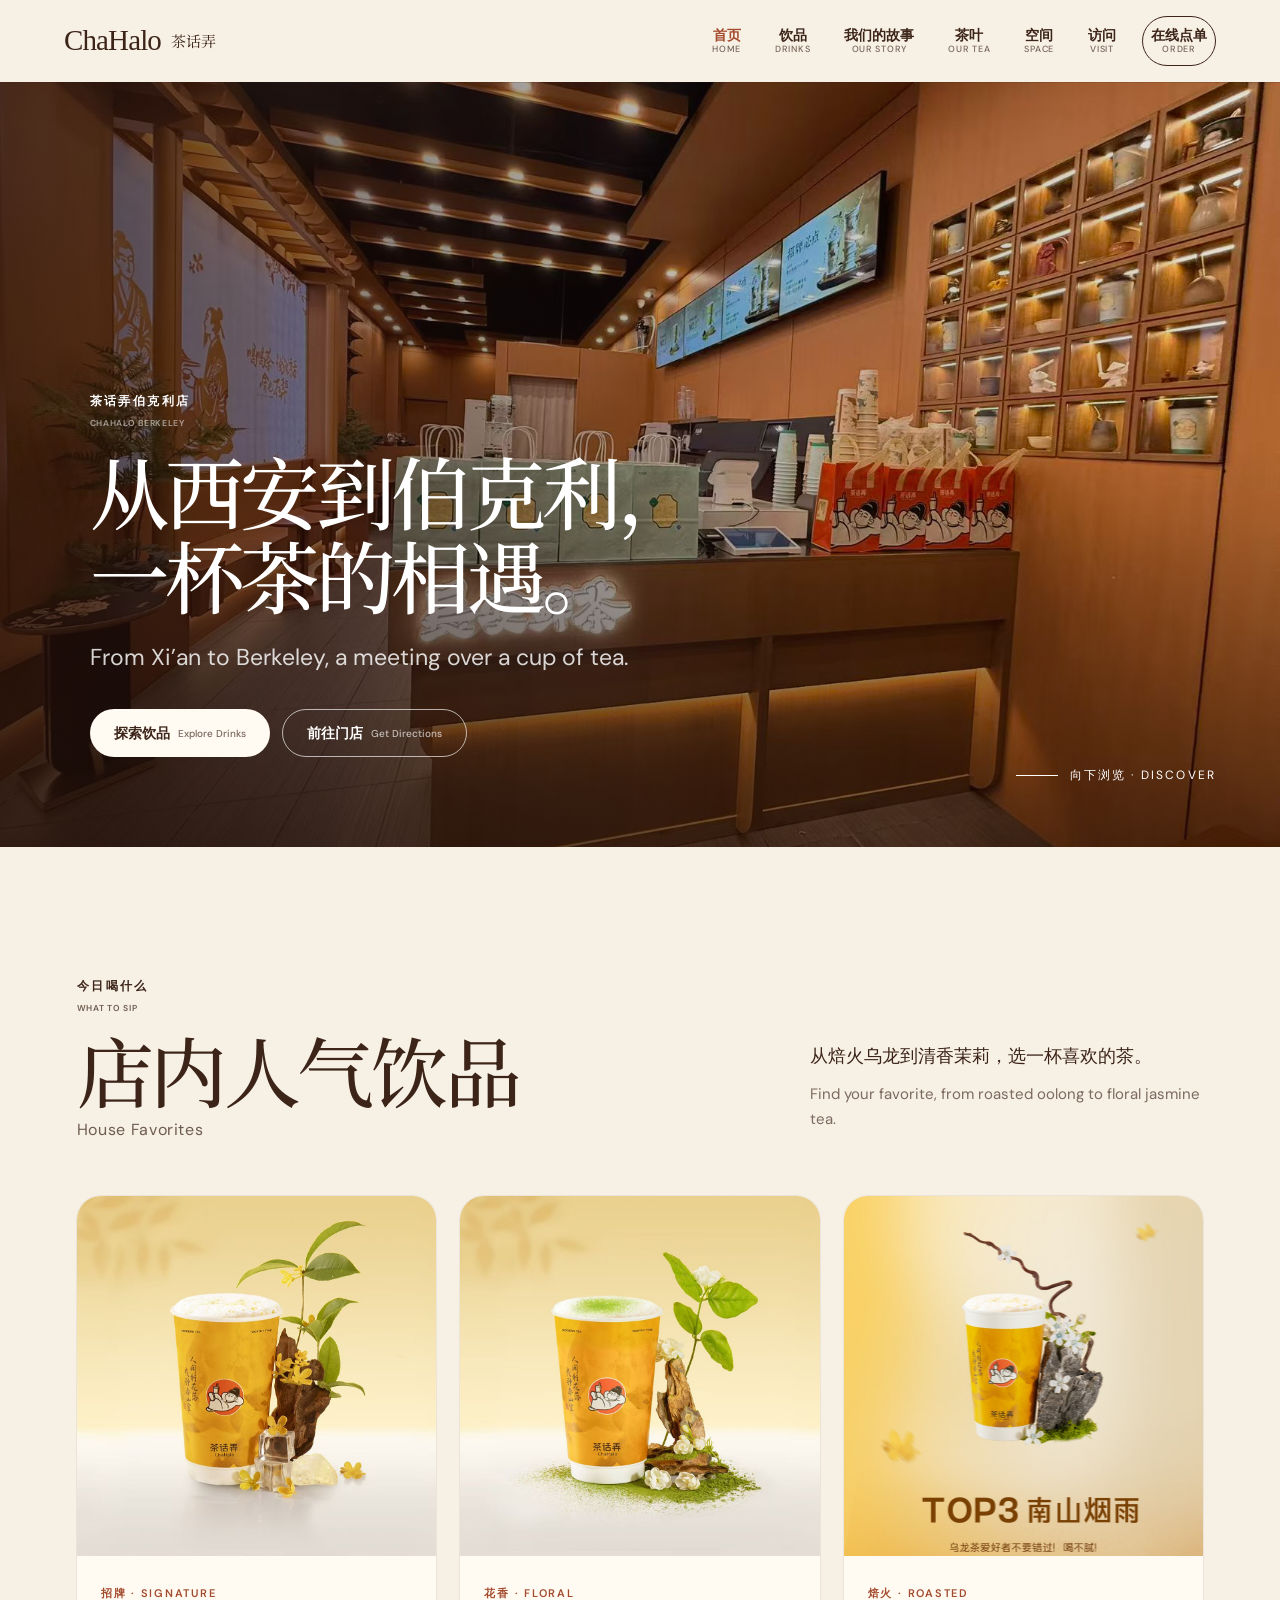
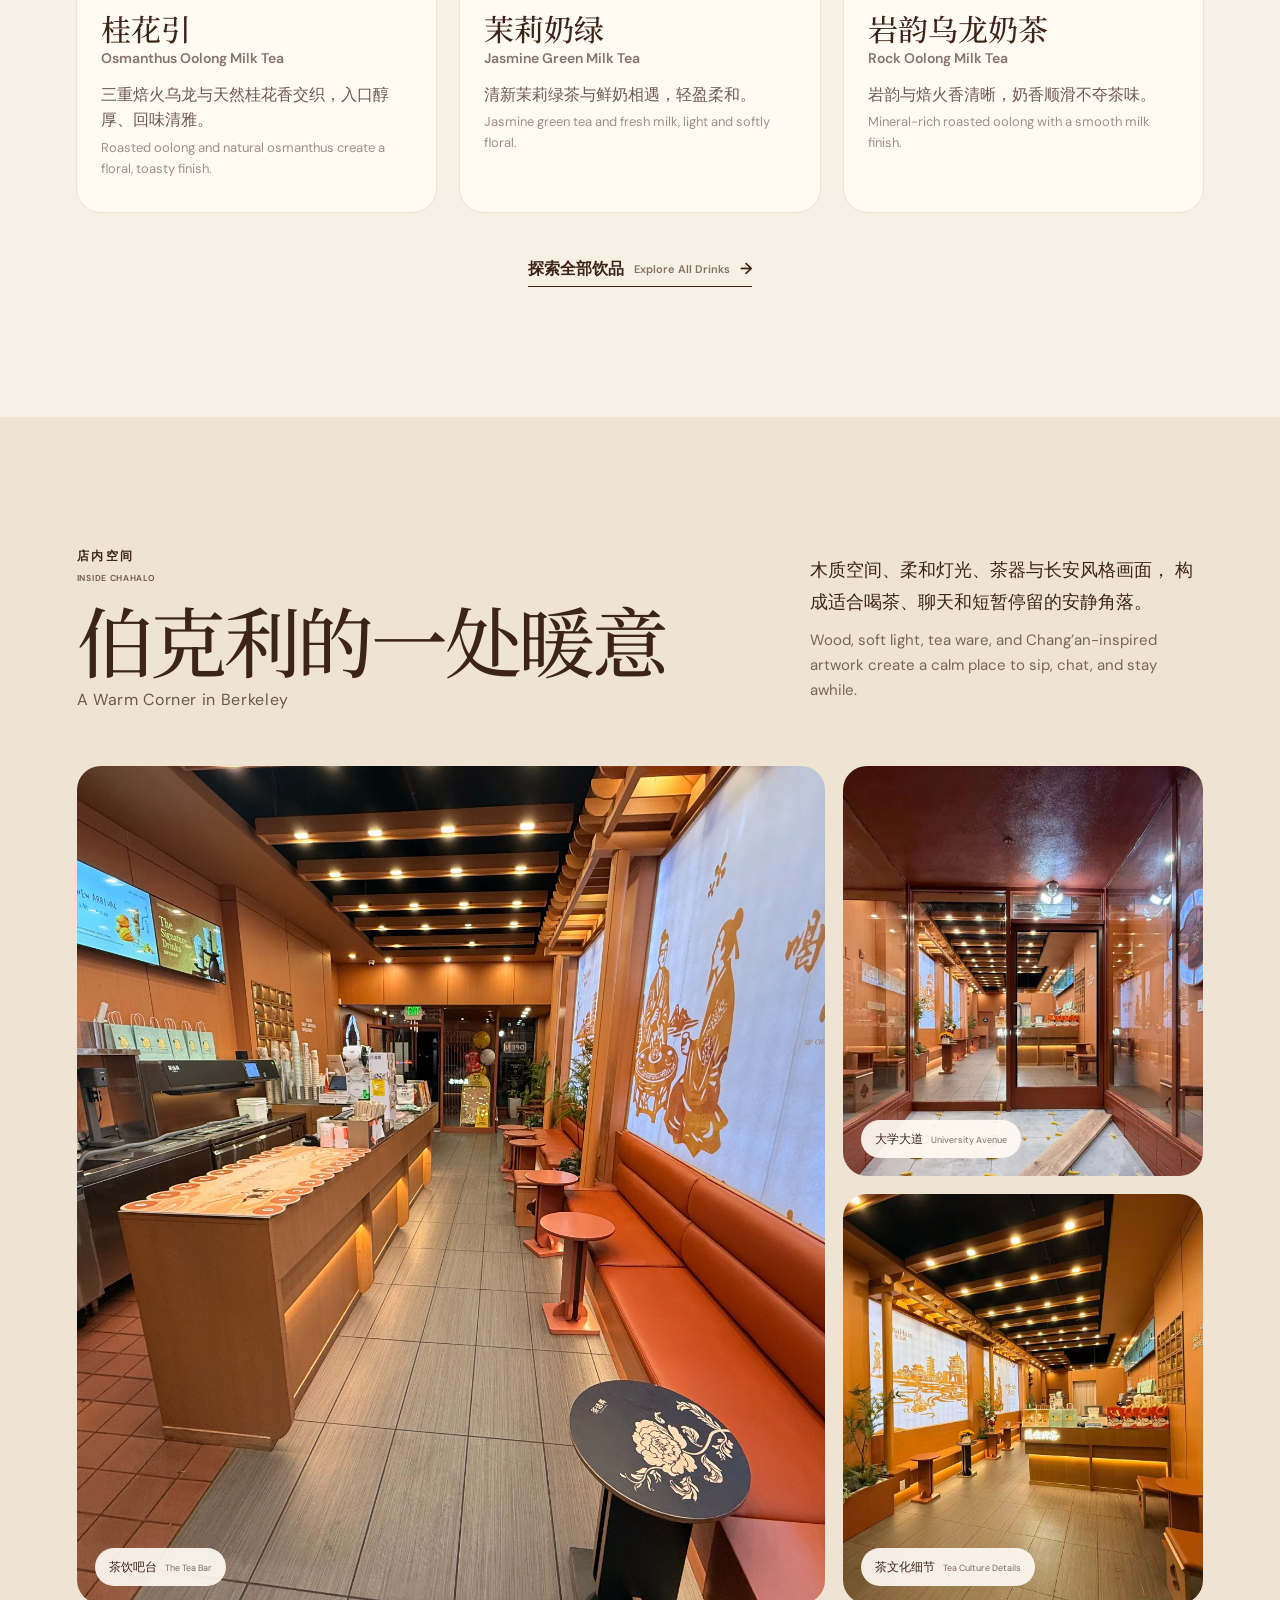
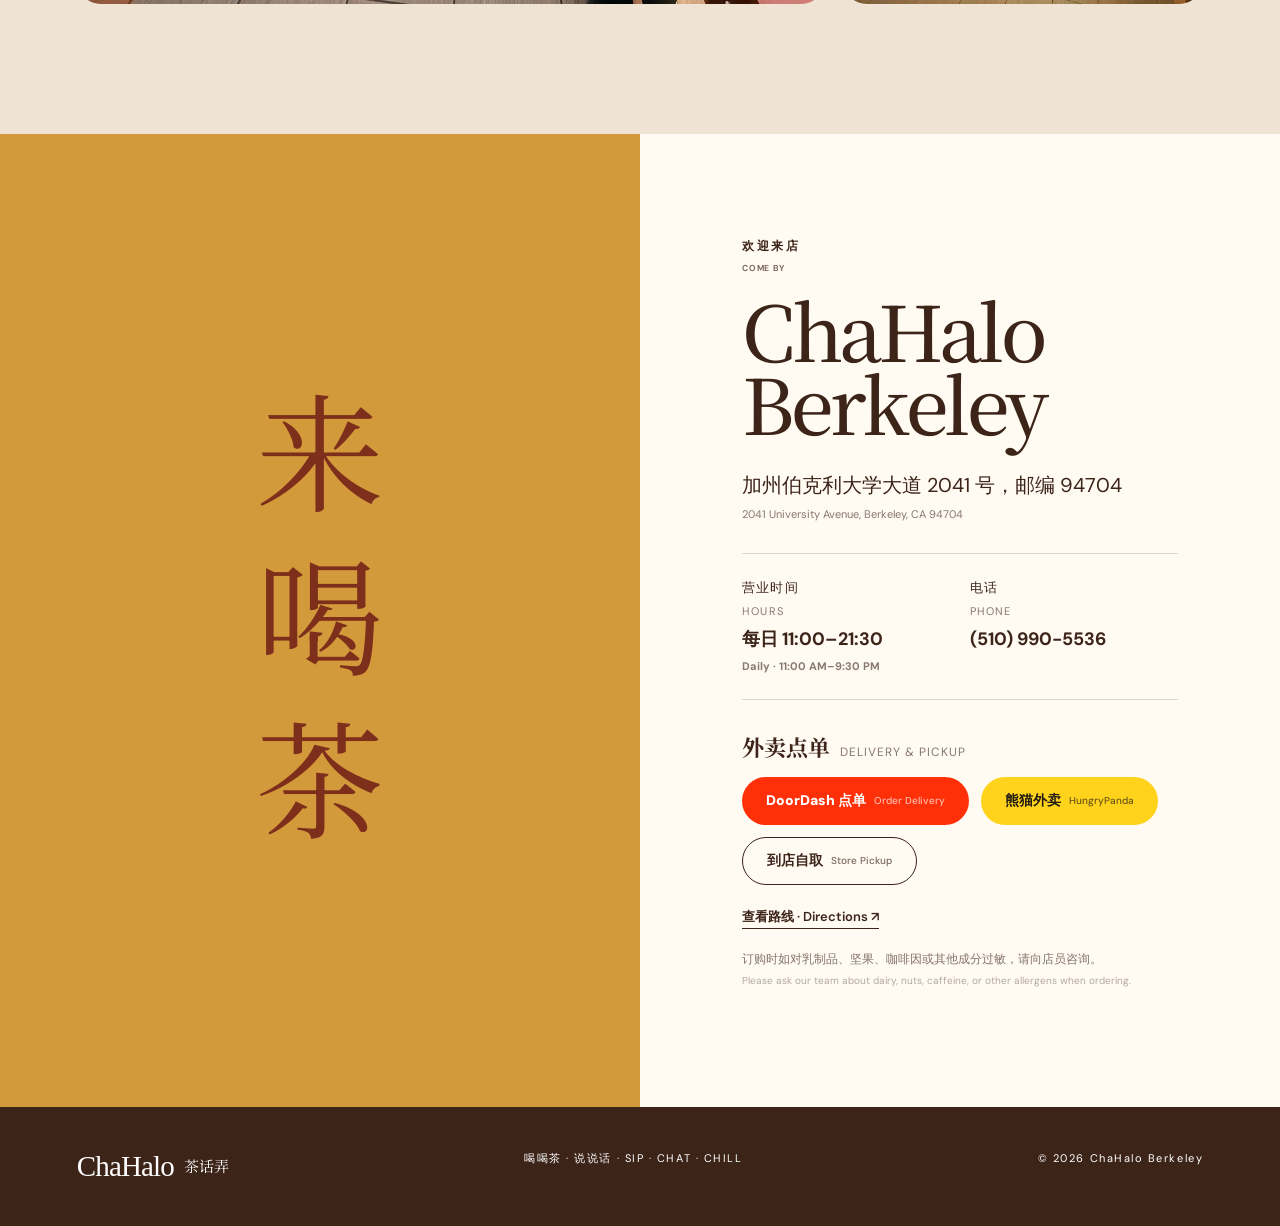
==== commit 92c159d3: "Complete three-page client website" ====
--- a/index.html
+++ b/index.html
@@ -1,115 +1,372 @@
 <!doctype html>
 <html lang="zh-CN">
 <head>
-  <meta charset="utf-8"><meta name="viewport" content="width=device-width,initial-scale=1">
+  <meta charset="utf-8">
+  <meta name="viewport" content="width=device-width, initial-scale=1">
+
   <meta name="description" content="茶话弄 ChaHalo Berkeley — 从西安到伯克利，一杯茶的相遇。">
-  <title>ChaHalo Berkeley 茶话弄 | 从西安到伯克利</title>
-  <link rel="preconnect" href="https://fonts.googleapis.com"><link rel="preconnect" href="https://fonts.gstatic.com" crossorigin>
+  <title>首页 Home | ChaHalo Berkeley 茶话弄</title>
+
+  <link rel="preconnect" href="https://fonts.googleapis.com">
+  <link rel="preconnect" href="https://fonts.gstatic.com" crossorigin>
   <link href="https://fonts.googleapis.com/css2?family=DM+Sans:wght@400;500;600&family=Noto+Serif+SC:wght@500;600&display=swap" rel="stylesheet">
-  <link href="https://cdn.jsdelivr.net/npm/bootstrap@5.3.8/dist/css/bootstrap.min.css" rel="stylesheet" integrity="sha384-sRIl4kxILFvY47J16cr9ZwB07vP4J8+LH7qKQnuqkuIAvNWLzeN8tE5YBujZqJLB" crossorigin="anonymous">
+
+  <link href="https://cdn.jsdelivr.net/npm/bootstrap@5.3.8/dist/css/bootstrap.min.css" rel="stylesheet">
   <link rel="stylesheet" href="styles.css">
+  <link rel="stylesheet" href="responsive.css">
 </head>
+
 <body>
-<header class="site-header navbar navbar-expand-lg" data-header>
-  <a class="brand navbar-brand" href="#top"><span class="brand-en">ChaHalo</span><span class="brand-cn">茶话弄</span></a>
-  <button class="nav-toggle navbar-toggler" aria-expanded="false" aria-controls="site-nav" aria-label="打开菜单 Open menu"><span></span><span></span></button>
-  <nav id="site-nav" class="site-nav navbar-nav" aria-label="主导航 Primary navigation">
-    <a href="#drinks"><b>饮品</b><small>Drinks</small></a><a href="#story"><b>我们的故事</b><small>Our Story</small></a>
-    <a href="#tea"><b>茶叶</b><small>Our Tea</small></a><a href="#space"><b>空间</b><small>Space</small></a><a href="#visit"><b>访问</b><small>Visit</small></a>
-    <a class="nav-cta" href="#order"><b>在线点单</b><small>Order</small></a>
-  </nav>
-</header>
-<main id="top">
-  <section class="hero" aria-labelledby="hero-title">
-    <img class="hero-image" src="assets/store/hero.jpg" alt="茶话弄伯克利店暖色木质空间"><div class="hero-shade"></div>
-    <div class="hero-copy reveal">
-      <p class="eyebrow">茶话弄伯克利店 <span>ChaHalo Berkeley</span></p>
-      <h1 id="hero-title">从西安到伯克利，<br>一杯茶的相遇。</h1>
-      <p class="hero-en">From Xi’an to Berkeley, a meeting over a cup of tea.</p>
-      <div class="hero-actions"><a class="button button-light" href="#drinks"><b>探索饮品</b><small>Explore Drinks</small></a><a class="button button-ghost" href="https://maps.apple.com/?q=ChaHalo%20Berkeley&address=2041%20University%20Ave%2C%20Berkeley%2C%20CA%2094704" target="_blank"><b>前往门店</b><small>Get Directions</small></a></div>
+  <header class="site-header navbar navbar-expand-lg" data-header>
+    <a class="brand navbar-brand" href="index.html">
+      <span class="brand-en">ChaHalo</span>
+      <span class="brand-cn">茶话弄</span>
+    </a>
+
+    <button
+      type="button"
+      class="nav-toggle navbar-toggler"
+      aria-expanded="false"
+      aria-controls="site-nav"
+      aria-label="打开菜单 Open menu">
+      <span></span>
+      <span></span>
+    </button>
+
+    <nav id="site-nav" class="site-nav navbar-nav" aria-label="主导航 Primary navigation">
+      <a class="nav-link" href="index.html" aria-current="page">
+        <b>首页</b>
+        <small>Home</small>
+      </a>
+
+      <a class="nav-link" href="drinks.html">
+        <b>饮品</b>
+        <small>Drinks</small>
+      </a>
+
+      <a class="nav-link" href="story.html">
+        <b>我们的故事</b>
+        <small>Our Story</small>
+      </a>
+
+      <a class="nav-link" href="story.html#tea">
+        <b>茶叶</b>
+        <small>Our Tea</small>
+      </a>
+
+      <a class="nav-link" href="index.html#space">
+        <b>空间</b>
+        <small>Space</small>
+      </a>
+
+      <a class="nav-link" href="index.html#visit">
+        <b>访问</b>
+        <small>Visit</small>
+      </a>
+
+      <a class="nav-link nav-cta" href="index.html#order">
+        <b>在线点单</b>
+        <small>Order</small>
+      </a>
+    </nav>
+  </header>
+
+  <main id="top">
+    <section class="hero" aria-labelledby="hero-title">
+      <img
+        class="hero-image"
+        src="assets/store/hero.jpg"
+        alt="茶话弄伯克利店暖色木质空间">
+
+      <div class="hero-shade"></div>
+
+      <div class="hero-copy">
+        <p class="eyebrow">
+          茶话弄伯克利店
+          <span>ChaHalo Berkeley</span>
+        </p>
+
+        <h1 id="hero-title">
+          从西安到伯克利，<br>
+          一杯茶的相遇。
+        </h1>
+
+        <p class="hero-en">
+          From Xi’an to Berkeley, a meeting over a cup of tea.
+        </p>
+
+        <div class="hero-actions">
+          <a class="button button-light" href="drinks.html">
+            <b>探索饮品</b>
+            <small>Explore Drinks</small>
+          </a>
+
+          <a
+            class="button button-ghost"
+            href="https://maps.apple.com/?q=ChaHalo%20Berkeley&amp;address=2041%20University%20Ave%2C%20Berkeley%2C%20CA%2094704"
+            target="_blank"
+            rel="noreferrer">
+            <b>前往门店</b>
+            <small>Get Directions</small>
+          </a>
+        </div>
+      </div>
+
+      <a class="scroll-cue" href="#favorites">
+        <span></span>
+        向下浏览 · Discover
+      </a>
+    </section>
+
+    <section class="section" id="favorites">
+      <div class="section-heading">
+        <div>
+          <p class="eyebrow">
+            今日喝什么
+            <span>What to Sip</span>
+          </p>
+
+          <h2>店内人气饮品</h2>
+          <p class="heading-en">House Favorites</p>
+        </div>
+
+        <div class="bilingual-copy">
+          <p>从焙火乌龙到清香茉莉，选一杯喜欢的茶。</p>
+          <p lang="en">
+            Find your favorite, from roasted oolong to floral jasmine tea.
+          </p>
+        </div>
+      </div>
+
+      <div class="drink-grid row g-4">
+        <div class="drink-column col-12 col-md-6 col-lg-4" data-category="classic">
+          <article class="drink-card">
+            <div class="drink-media">
+              <img src="assets/products/osmanthus.jpg" alt="桂花引" loading="lazy">
+            </div>
+
+            <div class="drink-copy">
+              <span class="tag">招牌 · Signature</span>
+              <h3>桂花引</h3>
+              <h4>Osmanthus Oolong Milk Tea</h4>
+              <p>三重焙火乌龙与天然桂花香交织，入口醇厚、回味清雅。</p>
+              <p lang="en">
+                Roasted oolong and natural osmanthus create a floral, toasty finish.
+              </p>
+            </div>
+          </article>
+        </div>
+
+        <div class="drink-column col-12 col-md-6 col-lg-4" data-category="classic">
+          <article class="drink-card">
+            <div class="drink-media">
+              <img src="assets/products/jasmine.jpg" alt="茉莉奶绿" loading="lazy">
+            </div>
+
+            <div class="drink-copy">
+              <span class="tag">花香 · Floral</span>
+              <h3>茉莉奶绿</h3>
+              <h4>Jasmine Green Milk Tea</h4>
+              <p>清新茉莉绿茶与鲜奶相遇，轻盈柔和。</p>
+              <p lang="en">
+                Jasmine green tea and fresh milk, light and softly floral.
+              </p>
+            </div>
+          </article>
+        </div>
+
+        <div class="drink-column col-12 col-md-6 col-lg-4" data-category="classic">
+          <article class="drink-card">
+            <div class="drink-media">
+              <img src="assets/products/rock-oolong.jpg" alt="岩韵乌龙奶茶" loading="lazy">
+            </div>
+
+            <div class="drink-copy">
+              <span class="tag">焙火 · Roasted</span>
+              <h3>岩韵乌龙奶茶</h3>
+              <h4>Rock Oolong Milk Tea</h4>
+              <p>岩韵与焙火香清晰，奶香顺滑不夺茶味。</p>
+              <p lang="en">
+                Mineral-rich roasted oolong with a smooth milk finish.
+              </p>
+            </div>
+          </article>
+        </div>
+      </div>
+
+      <div class="center">
+        <a class="text-link" href="drinks.html">
+          探索全部饮品
+          <small>Explore All Drinks</small>
+          →
+        </a>
+      </div>
+    </section>
+
+    <section id="space" class="section space-section">
+      <div class="section-heading">
+        <div>
+          <p class="eyebrow">
+            店内空间
+            <span>Inside ChaHalo</span>
+          </p>
+
+          <h2>伯克利的一处暖意</h2>
+          <p class="heading-en">A Warm Corner in Berkeley</p>
+        </div>
+
+        <div class="bilingual-copy">
+          <p>
+            木质空间、柔和灯光、茶器与长安风格画面，
+            构成适合喝茶、聊天和短暂停留的安静角落。
+          </p>
+
+          <p lang="en">
+            Wood, soft light, tea ware, and Chang’an-inspired artwork
+            create a calm place to sip, chat, and stay awhile.
+          </p>
+        </div>
+      </div>
+
+      <div class="gallery">
+        <figure class="gallery-wide">
+          <img src="assets/store/counter.jpg" alt="茶话弄伯克利吧台" loading="lazy">
+          <figcaption>
+            茶饮吧台
+            <small>The Tea Bar</small>
+          </figcaption>
+        </figure>
+
+        <figure>
+          <img src="assets/store/entrance.jpg" alt="茶话弄伯克利门店入口" loading="lazy">
+          <figcaption>
+            大学大道
+            <small>University Avenue</small>
+          </figcaption>
+        </figure>
+
+        <figure>
+          <img src="assets/store/details.jpg" alt="店内茶器陈列" loading="lazy">
+          <figcaption>
+            茶文化细节
+            <small>Tea Culture Details</small>
+          </figcaption>
+        </figure>
+      </div>
+    </section>
+
+    <section id="visit" class="visit-section">
+      <div class="visit-art">
+        <span>来</span>
+        <span>喝</span>
+        <span>茶</span>
+      </div>
+
+      <div class="visit-copy">
+        <p class="eyebrow">
+          欢迎来店
+          <span>Come By</span>
+        </p>
+
+        <h2>ChaHalo<br>Berkeley</h2>
+
+        <address>
+          加州伯克利大学大道 2041 号，邮编 94704
+          <small>2041 University Avenue, Berkeley, CA 94704</small>
+        </address>
+
+        <div class="visit-meta">
+          <div>
+            <span>
+              营业时间
+              <small>Hours</small>
+            </span>
+
+            <strong>
+              每日 11:00–21:30
+              <small>Daily · 11:00 AM–9:30 PM</small>
+            </strong>
+          </div>
+
+          <div>
+            <span>
+              电话
+              <small>Phone</small>
+            </span>
+
+            <strong>
+              <a href="tel:+15109905536">(510) 990-5536</a>
+            </strong>
+          </div>
+        </div>
+
+        <div id="order" class="order-box">
+          <p>
+            <b>外卖点单</b>
+            <small>Delivery &amp; Pickup</small>
+          </p>
+
+          <div class="visit-actions">
+            <a
+              class="button button-doordash"
+              href="https://www.doordash.com/store/chahalo-berkeley-42386611/"
+              target="_blank"
+              rel="noreferrer">
+              <b>DoorDash 点单</b>
+              <small>Order Delivery</small>
+            </a>
+
+            <a
+              class="button button-panda"
+              href="https://usa.hungrypanda.co/shop?brand=hungrypanda&amp;channel_source=linkout&amp;delivery_method=2&amp;isRedirect=1&amp;is_gfo=1&amp;rwg_token=AFd1xnFtHrMU1FcVa704Sq0MDLt6B2FFOge0UsFBYuFISUhX1ELLSNF5X5Cro_-_x5Zs5Kf-RlV8fX0uSAZIcjfAiW-bdLRrjt4vgM2UNSWiViBIyp_NP0Q%3D&amp;shopId=493841366"
+              target="_blank"
+              rel="noreferrer">
+              <b>熊猫外卖</b>
+              <small>HungryPanda</small>
+            </a>
+
+            <a
+              class="button button-outline"
+              href="https://pos.chowbus.com/online-ordering/store/Chahalo-Berkeley/23921"
+              target="_blank"
+              rel="noreferrer">
+              <b>到店自取</b>
+              <small>Store Pickup</small>
+            </a>
+          </div>
+        </div>
+
+        <div class="directions-link">
+          <a
+            href="https://maps.apple.com/?q=ChaHalo%20Berkeley&amp;address=2041%20University%20Ave%2C%20Berkeley%2C%20CA%2094704"
+            target="_blank"
+            rel="noreferrer">
+            查看路线 · Directions ↗
+          </a>
+        </div>
+
+        <p class="fine-print">
+          订购时如对乳制品、坚果、咖啡因或其他成分过敏，请向店员咨询。
+          <span>
+            Please ask our team about dairy, nuts, caffeine,
+            or other allergens when ordering.
+          </span>
+        </p>
+      </div>
+    </section>
+  </main>
+
+  <footer>
+    <div class="brand footer-brand">
+      <span class="brand-en">ChaHalo</span>
+      <span class="brand-cn">茶话弄</span>
     </div>
-    <a class="scroll-cue" href="#drinks"><span></span>向下浏览 · Discover</a>
-  </section>
-
-  <section id="drinks" class="section drinks-section">
-    <div class="section-heading reveal"><div><p class="eyebrow">今日喝什么 <span>What to Sip</span></p><h2>店内人气饮品</h2><p class="heading-en">House Favorites</p></div><div class="bilingual-copy"><p>从焙火乌龙到醇香抹茶，每一杯都从茶香出发，搭配鲜奶、花香或当季鲜果。</p><p lang="en">From roasted oolong to rich matcha, every drink begins with tea and is layered with fresh milk, flowers, or seasonal fruit.</p></div></div>
-    <div class="filter-row reveal"><button class="filter active" data-filter="all">全部 <small>All</small></button><button class="filter" data-filter="classic">原叶奶茶 <small>Milk Tea</small></button><button class="filter" data-filter="boba">手作啵啵 <small>Boba</small></button><button class="filter" data-filter="matcha">抹茶 <small>Matcha</small></button><button class="filter" data-filter="fruit">鲜果茶 <small>Fruit</small></button><button class="filter" data-filter="pure">纯茶 <small>Pure Tea</small></button></div>
-    <div class="drink-grid">
-      <article class="drink-card large reveal" data-category="classic"><div class="drink-media"><img src="assets/products/osmanthus.jpg" alt="桂花引" loading="lazy"></div><div class="drink-copy"><span class="tag">招牌 · Signature</span><h3>桂花引</h3><h4>Osmanthus Oolong Milk Tea</h4><p>三重焙火乌龙与天然桂花香交织，入口醇厚、回味清雅。</p><p lang="en">Roasted oolong and natural osmanthus create a floral, toasty finish.</p></div></article>
-      <article class="drink-card reveal" data-category="classic"><div class="drink-media"><img src="assets/products/jasmine.jpg" alt="茉莉奶绿" loading="lazy"></div><div class="drink-copy"><span class="tag">花香 · Floral</span><h3>茉莉奶绿</h3><h4>Jasmine Green Milk Tea</h4><p>清新茉莉绿茶与鲜奶相遇，轻盈柔和。</p><p lang="en">Jasmine green tea and fresh milk, light and softly floral.</p></div></article>
-      <article class="drink-card reveal" data-category="classic"><div class="drink-media"><img src="assets/products/rock-oolong.jpg" alt="岩韵乌龙奶茶" loading="lazy"></div><div class="drink-copy"><span class="tag">焙火 · Roasted</span><h3>岩韵乌龙奶茶</h3><h4>Rock Oolong Milk Tea</h4><p>岩韵与焙火香清晰，奶香顺滑不夺茶味。</p><p lang="en">Mineral-rich roasted oolong with a smooth milk finish.</p></div></article>
-      <article class="drink-card reveal" data-category="classic"><div class="drink-media portrait"><img src="assets/products/meizhan-frappe.jpg" alt="梅占摇红" loading="lazy"></div><div class="drink-copy"><span class="tag">冰爽 · Frappé</span><h3>梅占摇红</h3><h4>ChaHalo Black Milk Tea Frappé</h4><p>金骏眉红茶、鲜奶与冰沙交融，顶部加入奶油与碧根果碎。</p><p lang="en">Jin Jun Mei black tea blended with milk and ice, topped with cream and pecans.</p></div></article>
-      <article class="drink-card reveal" data-category="classic"><div class="drink-media"><img src="assets/products/dayu.jpg" alt="黛玉岩茶" loading="lazy"></div><div class="drink-copy"><span class="tag">岩韵 · Rock Tea</span><h3>黛玉</h3><h4>Grape Flavored Oolong Milk Tea</h4><p>焦香岩茶搭配清甜葡萄香气，焙火醇厚而果香明亮。</p><p lang="en">Roasted rock oolong with a bright, gentle grape aroma.</p></div></article>
-      <article class="drink-card reveal" data-category="classic"><div class="drink-media"><img src="assets/products/fusheng.jpg" alt="茯生半日闲" loading="lazy"></div><div class="drink-copy"><span class="tag">咸甜 · Salted Plum</span><h3>茯生半日闲</h3><h4>Dark Milk Tea with Salted Plum</h4><p>泾阳茯茶与老盐糖、鲜奶交融，咸甜回甘，茶香醇厚。</p><p lang="en">Jingyang Fu tea, salted plum syrup, and milk with a smooth sweet-salty finish.</p></div></article>
-
-      <article class="drink-card reveal" data-category="boba"><div class="drink-media"><img src="assets/products/boba-rock.jpg" alt="南山珍珠岩茶" loading="lazy"></div><div class="drink-copy"><span class="tag">手熬珍珠 · Handmade Boba</span><h3>南山珍珠岩茶</h3><h4>Rock Oolong Milk Tea with Handmade Boba</h4><p>焙火岩茶、鲜奶与每日手熬黑糖珍珠。</p><p lang="en">Roasted oolong, fresh milk, and house-made brown sugar boba.</p></div></article>
-      <article class="drink-card reveal" data-category="boba"><div class="drink-media"><img src="assets/products/boba-fresh-milk.jpg" alt="手熬珍珠牛乳" loading="lazy"></div><div class="drink-copy"><span class="tag">黑糖 · Brown Sugar</span><h3>手熬珍珠牛乳</h3><h4>Fresh Milk with Handmade Boba</h4><p>温热黑糖珍珠与冰凉鲜奶形成浓郁层次。</p><p lang="en">Warm brown sugar boba meets cold fresh milk.</p></div></article>
-      <article class="drink-card reveal" data-category="boba"><div class="drink-media"><img src="assets/products/boba-osmanthus.jpg" alt="桂花珍珠乌龙" loading="lazy"></div><div class="drink-copy"><span class="tag">桂花 · Osmanthus</span><h3>桂花珍珠乌龙</h3><h4>Osmanthus Oolong Milk Tea with Handmade Boba</h4><p>桂花乌龙奶茶加入弹韧黑糖珍珠，花香与焦糖香相融。</p><p lang="en">Floral oolong milk tea with chewy brown sugar boba.</p></div></article>
-      <article class="drink-card reveal" data-category="boba matcha"><div class="drink-media"><img src="assets/products/pearl-matcha.jpg" alt="手熬珍珠抹茶乳" loading="lazy"></div><div class="drink-copy"><span class="tag">抹茶 · Matcha</span><h3>手熬珍珠抹茶乳</h3><h4>Matcha Latte with Handmade Boba</h4><p>黑糖珍珠、鲜奶与现调抹茶，浓郁顺滑。</p><p lang="en">Brown sugar boba, fresh milk, and freshly whisked matcha.</p></div></article>
-      <article class="drink-card reveal" data-category="matcha"><div class="drink-media"><img src="assets/products/cloud-matcha.jpg" alt="轻云特浓抹" loading="lazy"></div><div class="drink-copy"><span class="tag">茶感 · Tea-forward</span><h3>轻云特浓抹</h3><h4>Light Cloud Rich Matcha</h4><p>杭州径山春季抹茶，嫩香、深醇、余韵悠长。</p><p lang="en">Spring-picked Jingshan matcha with a tender aroma and long finish.</p></div></article>
-      <article class="drink-card reveal" data-category="matcha"><div class="drink-media"><img src="assets/products/orchid-matcha.jpg" alt="知兰浓抹" loading="lazy"></div><div class="drink-copy"><span class="tag">兰香 · Aromatic</span><h3>知兰浓抹</h3><h4>Orchid Rich Matcha</h4><p>径山抹茶叠加建兰香气，花香潜入浓抹。</p><p lang="en">Jingshan matcha layered with the soft fragrance of Jianlan orchid.</p></div></article>
-
-      <article class="drink-card reveal" data-category="fruit"><div class="drink-media"><img src="assets/products/lychee.jpg" alt="长安荔枝" loading="lazy"></div><div class="drink-copy"><span class="tag">原果 · Real Fruit</span><h3>长安荔枝</h3><h4>Chang’an Lychee</h4><p>原果真汁与桂花乌龙相融，清甜多汁。</p><p lang="en">Real lychee and osmanthus oolong—bright, floral, and juicy.</p></div></article>
-      <article class="drink-card large reveal" data-category="fruit"><div class="drink-media"><img src="assets/products/lychee-ice.jpg" alt="长安雪荔冰" loading="lazy"></div><div class="drink-copy"><span class="tag">时令 · Seasonal</span><h3>长安雪荔冰</h3><h4>Chang’an Lychee Ice</h4><p>荔枝冰沙、鲜果粒与弹嫩冻冻，沁凉清甜。</p><p lang="en">Silky lychee ice with fresh fruit and bouncy jelly.</p></div></article>
-      <article class="drink-card reveal" data-category="fruit"><div class="drink-media portrait"><img src="assets/products/lemon-series.jpg" alt="手捣柠檬茶" loading="lazy"></div><div class="drink-copy"><span class="tag">手捣 · Hand-pressed</span><h3>手捣柠檬茶</h3><h4>Fresh Roasted Oolong Lemon Tea</h4><p>焙火乌龙与香水柠檬现捣现做，清爽醒茶。</p><p lang="en">Freshly pressed perfume lemon with roasted oolong tea.</p></div></article>
-      <article class="drink-card reveal" data-category="fruit"><div class="drink-media"><img src="assets/products/pistachio-coconut.jpg" alt="开心果椰香水" loading="lazy"></div><div class="drink-copy"><span class="tag">椰香 · Coconut</span><h3>开心果椰香水</h3><h4>Coconut Water with Pistachio Cheese Foam</h4><p>清甜椰子水配开心果芝士奶盖，轻盈又有坚果香。</p><p lang="en">Coconut water finished with a rich pistachio cheese foam.</p></div></article>
-      <article class="drink-card reveal" data-category="fruit"><div class="drink-media portrait"><img src="assets/products/strawberry-series.jpg" alt="莓莓知兰" loading="lazy"></div><div class="drink-copy"><span class="tag">草莓 · Strawberry</span><h3>莓莓知兰</h3><h4>Strawberry Fruit Milk with Orchid Tea</h4><p>兰香茶底、鲜奶、草莓果肉与冻冻，果香柔和。</p><p lang="en">Orchid tea, milk, strawberry pulp, and jelly.</p></div></article>
-      <article class="drink-card reveal" data-category="fruit"><div class="drink-media portrait"><img src="assets/products/strawberry-series.jpg" alt="莓雪知音" loading="lazy"></div><div class="drink-copy"><span class="tag">冰沙 · Smoothie</span><h3>莓雪知音</h3><h4>Orchid Scented Strawberry Smoothie</h4><p>草莓冰沙、鲜果肉与水晶珍珠，酸甜清凉。</p><p lang="en">A strawberry smoothie with fruit pulp and crystal pearls.</p></div></article>
-      <article class="drink-card reveal" data-category="fruit"><div class="drink-media"><img src="assets/products/grape-mulberry.jpg" alt="葡玉问墨" loading="lazy"></div><div class="drink-copy"><span class="tag">桑葚 · Mulberry</span><h3>葡玉问墨</h3><h4>Grape Flavored Mulberry Roasted Tea</h4><p>焙火茶、香水柠檬与桑葚葡萄果香，色泽浓郁。</p><p lang="en">Roasted tea with perfume lemon, mulberry, and grape.</p></div></article>
-      <article class="drink-card reveal" data-category="fruit"><div class="drink-media"><img src="assets/products/peach-jasmine.jpg" alt="鲜桃茉莉冰茶" loading="lazy"></div><div class="drink-copy"><span class="tag">鲜桃 · Peach</span><h3>鲜桃茉莉冰茶</h3><h4>Jasmine Green Peach Iced Tea</h4><p>茉莉绿茶与鲜桃果肉相融，清香、脆爽、多汁。</p><p lang="en">Jasmine green tea layered with fresh peach and crisp fruit pieces.</p></div></article>
-      <article class="drink-card reveal" data-category="fruit"><div class="drink-media"><img src="assets/products/peach-strawberry.jpg" alt="桃桃莓莓芝士" loading="lazy"></div><div class="drink-copy"><span class="tag">芝士奶盖 · Cheese Foam</span><h3>桃桃莓莓芝士</h3><h4>Peach Strawberry Jasmine Green Slush</h4><p>桃子、草莓与茉莉绿茶冰沙，覆上绵密芝士奶盖。</p><p lang="en">Peach, strawberry, and jasmine green tea slush with cheese foam.</p></div></article>
-      <article class="drink-card reveal" data-category="fruit"><div class="drink-media"><img src="assets/products/mango-orchid.jpg" alt="芝云香芒" loading="lazy"></div><div class="drink-copy"><span class="tag">芒果冰沙 · Mango Smoothie</span><h3>芝云香芒</h3><h4>Orchid Scented Mango Smoothie</h4><p>鲜芒果搭配兰花绿茶与绵密芝士奶盖，果香先行，茶香收尾。</p><p lang="en">Fresh mango smoothie with orchid green tea and a smooth cheese foam.</p></div></article>
-      <article class="drink-card reveal" data-category="fruit"><div class="drink-media"><img src="assets/products/mango-oolong.jpg" alt="芒芒乌龙" loading="lazy"></div><div class="drink-copy"><span class="tag">芒果果乳 · Mango Fruit Milk</span><h3>芒芒乌龙</h3><h4>Mango Fruit Milk with Roasted Oolong Tea</h4><p>鲜甜芒果果乳融入焙火乌龙，奶香柔和，茶韵醇厚。</p><p lang="en">Fresh mango fruit milk balanced with the deep aroma of roasted oolong tea.</p></div></article>
-
-      <article class="drink-card reveal" data-category="pure"><div class="drink-media"><img src="assets/products/black-tea-cheese.jpg" alt="长安红茶芝士奶盖" loading="lazy"></div><div class="drink-copy"><span class="tag">芝士奶盖 · Cheese Foam</span><h3>长安红茶芝士奶盖</h3><h4>ChaHalo Black Tea with Cheese Foam</h4><p>金骏眉红茶清甜醇香，覆上咸香绵密芝士奶盖。</p><p lang="en">Jin Jun Mei black tea topped with smooth, lightly salted cheese foam.</p></div></article>
-      <article class="drink-card reveal" data-category="pure"><div class="drink-media"><img src="assets/products/yuqian-chunlan.jpg" alt="雨前春兰" loading="lazy"></div><div class="drink-copy"><span class="tag">清香 · Pure Tea</span><h3>雨前春兰</h3><h4>Yu Qian Chun Lan Tea</h4><p>雨前嫩叶带来清鲜兰香，茶汤轻盈、回甘干净。</p><p lang="en">Tender spring tea with a clean orchid aroma and gentle finish.</p></div></article>
-    </div>
-    <div class="center reveal"><a class="text-link" href="https://m.yelp.com/menu/chahalo-berkeley-3?utm_campaign=action_link_view_menu&utm_medium=feed_v2&utm_source=apple" target="_blank">查看完整菜单 <small>View Full Menu</small> ↗</a></div>
-  </section>
-
-  <section class="oat-section section">
-    <div class="oat-copy reveal"><p class="eyebrow">燕麦奶选择 <span>Oat Milk Options</span></p><h2>换一种奶，也保留茶香。</h2><p>桂花引、芊芊绿雪与南山烟雨都可搭配燕麦奶。口感轻盈柔和，茶香依然清晰。</p><p lang="en">Osmanthus Oolong, Jasmine Green, and Roasted Oolong milk teas can be paired with oat milk for a lighter, smooth finish.</p></div>
-    <figure class="reveal"><img src="assets/products/oat-milk-guide.jpg" alt="茶话弄燕麦奶点单指南" loading="lazy"><figcaption>燕麦奶点单指南 · Oat Milk Ordering Guide</figcaption></figure>
-  </section>
-
-  <section id="story" class="origin-hero">
-    <img src="assets/brand/story-origin.jpg" alt="茶话弄书法墙" loading="lazy"><div class="origin-overlay"></div>
-    <div class="origin-title reveal"><p class="eyebrow">品牌起源 <span>Our Story</span></p><h2>一杯茶，从长安出发。</h2><p class="heading-en">A cup of tea, beginning in Chang’an.</p></div>
-  </section>
-  <section class="story-details section">
-    <article class="story-block reveal"><span class="story-number">01</span><div><h2>源起西安</h2><h3>Our Story</h3><p>2016年冬，茶话弄的故事始于十三朝古都西安的一间小茶铺。从传统中国茶文化出发，茶话弄以原叶茶、自然原料和新鲜现泡茶汤，为现代生活带来一杯既有传统味道、又适合年轻人的中国茶饮。</p><p lang="en">ChaHalo began in Xi’an in the winter of 2016. Xi’an is a historic city known as the heart of thirteen Chinese dynasties. From a small tea shop, ChaHalo grew by bringing traditional Chinese tea culture into modern daily life. We use handpicked tea leaves, natural ingredients, and freshly brewed tea to create drinks that feel both traditional and new.</p></div></article>
-    <article class="story-block reveal"><span class="story-number">02</span><div><h2>伯克利门店</h2><h3>Our Berkeley Store</h3><p>茶话弄 Berkeley 位于 UC Berkeley 与伯克利市中心附近，为学生、本地居民和来自各地的游客提供中国茶饮。在上课、学习、工作与通勤的忙碌之间，我们希望一杯香甜的茶饮能让你暂时放松，也让一天的心情变得更好。欢迎来到店里喝杯茶、聊聊天，再重新出发。</p><p lang="en">Located near UC Berkeley and Downtown Berkeley, ChaHalo Berkeley serves students, local residents, and visitors from around the world. Between classes, study sessions, work, and commuting, we hope a sweet cup of tea can give you a quiet break and make your day a little better. Come in, enjoy a drink, talk with friends, and take a moment to recharge.</p></div></article>
-  </section>
-
-  <section id="tea" class="tea-section">
-    <div class="tea-philosophy reveal"><img src="assets/brand/tea-fields-clean.png" alt="新鲜茶园与手工采摘茶叶" loading="lazy"><div class="tea-overlay"></div><div class="tea-title"><div class="tea-title-panel"><h2>好茶、真茶、新鲜现泡</h2><p>True &amp; Pure Tea Philosophy</p><div>健康自然原料 · 手工采摘茶叶 · 新鲜现泡茶汤<small>Healthy natural ingredients · Handpicked tea leaves · Freshly brewed tea</small></div></div></div></div>
-    <div class="tea-copy section">
-      <div class="section-heading reveal"><div><p class="eyebrow">茶叶与原料 <span>Our Tea</span></p><h2>三款原叶茶</h2><p class="heading-en">Three Teas, Three Traditions</p></div><div class="bilingual-copy"><p>从花香乌龙、鲜嫩红茶到自然发酵黑茶，每一杯都保留茶叶本身的香气与性格。</p><p lang="en">From floral oolong and tender black tea to naturally fermented dark tea, every cup keeps the character of the leaf.</p></div></div>
-      <div class="tea-cards reveal">
-        <article><b>01</b><h3>桂花乌龙茶</h3><h4>Osmanthus Oolong Tea</h4><p>三重焙火的优质乌龙，融合天然桂花香。</p><p lang="en">Premium oolong roasted at three different levels and blended with the natural fragrance of osmanthus.</p></article>
-        <article><b>02</b><h3>金骏眉红茶</h3><h4>Jin Jun Mei Black Tea</h4><p>精选鲜嫩芽头制成，茶香细腻甘醇。</p><p lang="en">A carefully selected black tea made from handpicked young tea buds.</p></article>
-        <article><b>03</b><h3>泾阳茯茶</h3><h4>Jingyang Fu Dark Tea</h4><p>自然发酵的经典黑茶，素有“丝路黑金”之称。</p><p lang="en">A naturally fermented dark tea traditionally known as the “Black Gold of the Silk Road.”</p></article>
-      </div>
-      <figure class="tea-selection reveal"><img src="assets/brand/tea-selection.png" alt="桂花乌龙、金骏眉红茶与泾阳茯茶" loading="lazy"><figcaption>三款茶叶原图 · Our three signature tea leaves</figcaption></figure>
-    </div>
-  </section>
-
-  <section class="brand-principles section">
-    <div class="section-heading reveal"><div><p class="eyebrow">品牌理念 <span>Our Beliefs</span></p><h2>闲时茶话</h2><p class="heading-en">Tea and conversation, whenever there is time.</p></div></div>
-    <div class="principle-grid"><img class="reveal" src="assets/store/lounge.jpg" alt="茶话弄伯克利店内空间" loading="lazy"><div class="principle-copy reveal"><dl><div><dt>使命 <small>Mission</small></dt><dd>唤醒东方人骨子里的爱茶基因<small>Awaken the love of tea rooted in Eastern culture.</small></dd></div><div><dt>口号 <small>Slogan</small></dt><dd>喝喝茶，说说话，啥也不弄<small>Drink tea, talk together, and simply slow down.</small></dd></div><div><dt>品牌价值观 <small>Values</small></dt><dd>本分守拙 · 真诚守信 · 一颗少年心<small>Stay grounded · Be sincere · Keep a youthful heart.</small></dd></div></dl></div></div>
-  </section>
-  <section class="milk-section section"><img class="reveal" src="assets/brand/great-tea-milk.png" alt="Great Tea With Great Milk" loading="lazy"><div class="milk-copy reveal"><h2>好茶配好奶</h2><h3>Great Tea With Great Milk</h3><p>茶话弄坚持每一杯都使用新鲜现泡茶底，不添加植脂末，并清楚呈现每杯饮品的热量信息。</p><p lang="en">ChaHalo insists on a freshly brewed tea base for every cup. No creamer powder is added, and calorie information is shown clearly.</p></div></section>
-
-  <section id="space" class="section space-section">
-    <div class="section-heading reveal"><div><p class="eyebrow">店内空间 <span>Inside ChaHalo</span></p><h2>伯克利的一处暖意</h2><p class="heading-en">A Warm Corner in Berkeley</p></div><div class="bilingual-copy"><p>木质空间、柔和灯光、茶器与长安风格画面，构成适合喝茶、聊天和短暂停留的安静角落。</p><p lang="en">Wood, soft light, tea ware, and Chang’an-inspired artwork create a calm place to sip, chat, and stay awhile.</p></div></div>
-    <div class="gallery"><figure class="gallery-wide reveal"><img src="assets/store/counter.jpg" alt="茶话弄伯克利吧台" loading="lazy"><figcaption>茶饮吧台 <small>The Tea Bar</small></figcaption></figure><figure class="reveal"><img src="assets/store/entrance.jpg" alt="茶话弄伯克利门店入口" loading="lazy"><figcaption>大学大道 <small>University Avenue</small></figcaption></figure><figure class="reveal"><img src="assets/store/details.jpg" alt="店内茶器陈列" loading="lazy"><figcaption>茶文化细节 <small>Tea Culture Details</small></figcaption></figure></div>
-  </section>
-  <section id="visit" class="visit-section">
-    <div class="visit-art reveal"><span>来</span><span>喝</span><span>茶</span></div>
-    <div class="visit-copy reveal"><p class="eyebrow">欢迎来店 <span>Come By</span></p><h2>ChaHalo<br>Berkeley</h2><address>加州伯克利大学大道 2041 号，邮编 94704<small>2041 University Avenue, Berkeley, CA 94704</small></address><div class="visit-meta"><div><span>营业时间 <small>Hours</small></span><strong>每日 11:00–21:30<small>Daily · 11:00 AM–9:30 PM</small></strong></div><div><span>电话 <small>Phone</small></span><strong><a href="tel:+15109905536">(510) 990-5536</a></strong></div></div><div id="order" class="order-box"><p><b>外卖点单</b><small>Delivery &amp; Pickup</small></p><div class="visit-actions"><a class="button button-doordash" href="https://www.doordash.com/store/chahalo-berkeley-42386611/" target="_blank" rel="noreferrer"><b>DoorDash 点单</b><small>Order Delivery</small></a><a class="button button-panda" href="https://usa.hungrypanda.co/shop?brand=hungrypanda&amp;channel_source=linkout&amp;delivery_method=2&amp;isRedirect=1&amp;is_gfo=1&amp;rwg_token=AFd1xnFtHrMU1FcVa704Sq0MDLt6B2FFOge0UsFBYuFISUhX1ELLSNF5X5Cro_-_x5Zs5Kf-RlV8fX0uSAZIcjfAiW-bdLRrjt4vgM2UNSWiViBIyp_NP0Q%3D&amp;shopId=493841366" target="_blank" rel="noreferrer"><b>熊猫外卖</b><small>HungryPanda</small></a><a class="button button-outline" href="https://pos.chowbus.com/online-ordering/store/Chahalo-Berkeley/23921" target="_blank" rel="noreferrer"><b>到店自取</b><small>Store Pickup</small></a></div></div><div class="directions-link"><a href="https://maps.apple.com/?q=ChaHalo%20Berkeley&amp;address=2041%20University%20Ave%2C%20Berkeley%2C%20CA%2094704" target="_blank" rel="noreferrer">查看路线 · Directions ↗</a></div><p class="fine-print">订购时如对乳制品、坚果、咖啡因或其他成分过敏，请向店员咨询。<span>Please ask our team about dairy, nuts, caffeine, or other allergens when ordering.</span></p></div>
-  </section>
-</main>
-<footer><div class="brand footer-brand"><span class="brand-en">ChaHalo</span><span class="brand-cn">茶话弄</span></div><p>喝喝茶 · 说说话 · SIP · CHAT · CHILL</p><p>© <span data-year></span> ChaHalo Berkeley</p></footer>
-<script src="https://cdn.jsdelivr.net/npm/bootstrap@5.3.8/dist/js/bootstrap.bundle.min.js" integrity="sha384-FKyoEForCGlyvwx9Hj09JcYn3nv7wiPVlz7YYwJrWVcXK/BmnVDxM+D2scQbITxI" crossorigin="anonymous"></script>
-<script src="script.js"></script>
-</body></html>
+
+    <p>喝喝茶 · 说说话 · SIP · CHAT · CHILL</p>
+    <p>© <span data-year></span> ChaHalo Berkeley</p>
+  </footer>
+
+  <script src="https://cdn.jsdelivr.net/npm/bootstrap@5.3.8/dist/js/bootstrap.bundle.min.js"></script>
+  <script src="script.js"></script>
+</body>
+</html>
--- a/styles.css
+++ b/styles.css
@@ -1,49 +1,1210 @@
-:root{--ink:#3c2419;--paper:#f7f0e4;--cream:#fffaf2;--terracotta:#a44b2e;--rust:#7d2f1c;--gold:#d29a3a;--sage:#627057;--line:rgba(60,36,25,.16);--shadow:0 22px 60px rgba(66,35,20,.15)}
-*{box-sizing:border-box}html{scroll-behavior:smooth}body{margin:0;background:var(--paper);color:var(--ink);font-family:"DM Sans",system-ui,sans-serif}img{display:block;width:100%}a{color:inherit;text-decoration:none}button{font:inherit}.site-header{position:fixed;z-index:50;top:0;left:0;right:0;height:82px;display:flex;align-items:center;justify-content:space-between;padding:0 5vw;color:#fff;transition:.35s}.site-header.scrolled{height:70px;background:rgba(247,240,228,.94);color:var(--ink);backdrop-filter:blur(18px);box-shadow:0 1px 0 var(--line)}.brand{display:flex;align-items:center;gap:10px}.brand-en{font-family:Georgia,serif;font-size:29px;letter-spacing:-.03em}.brand-cn{font-family:"Noto Serif SC",serif;font-size:15px}.site-nav{display:flex;align-items:center;gap:28px;font-size:14px;font-weight:600}.site-nav a{position:relative}.site-nav>a:not(.nav-cta):after{content:"";position:absolute;left:0;right:100%;bottom:-6px;height:1px;background:currentColor;transition:.25s}.site-nav>a:hover:after{right:0}.nav-cta{border:1px solid currentColor;border-radius:999px;padding:10px 18px}.nav-toggle{display:none;background:none;border:0;color:inherit}.hero{position:relative;min-height:100svh;display:flex;align-items:flex-end;overflow:hidden;color:#fff}.hero-image{position:absolute;inset:0;height:100%;object-fit:cover}.hero-shade{position:absolute;inset:0;background:linear-gradient(90deg,rgba(32,15,9,.76),rgba(32,15,9,.25) 58%,rgba(32,15,9,.1)),linear-gradient(0deg,rgba(20,9,4,.55),transparent 52%)}.hero-copy{position:relative;z-index:2;width:min(760px,90vw);padding:0 0 10vh 7vw}.eyebrow{text-transform:uppercase;letter-spacing:.2em;font-size:12px;font-weight:600;margin:0 0 18px}.hero h1,.section h2,.story-panel h2,.visit-copy h2{font-family:Georgia,"Noto Serif SC",serif;font-weight:500;letter-spacing:-.045em;margin:0}.hero h1{font-size:clamp(58px,8vw,118px);line-height:.9}.hero-text{font-size:clamp(16px,2vw,21px);line-height:1.6;max-width:620px;margin:28px 0 34px}.hero-actions,.visit-actions{display:flex;gap:12px;flex-wrap:wrap}.button{display:inline-flex;align-items:center;justify-content:center;min-height:48px;padding:0 24px;border-radius:999px;font-size:14px;font-weight:600;transition:.25s}.button:hover{transform:translateY(-2px)}.button-light{background:var(--cream);color:var(--ink)}.button-ghost{border:1px solid rgba(255,255,255,.65)}.scroll-cue{position:absolute;right:5vw;bottom:7vh;z-index:2;display:flex;align-items:center;gap:12px;font-size:12px;letter-spacing:.18em;text-transform:uppercase}.scroll-cue span{width:42px;height:1px;background:#fff}.section{padding:130px 6vw}.section-heading{display:grid;grid-template-columns:1.25fr .75fr;gap:6vw;align-items:end;margin-bottom:54px}.section-heading h2,.story-panel h2,.visit-copy h2{font-size:clamp(45px,6vw,82px);line-height:.95}.section-heading>p{font-size:17px;line-height:1.7;margin:0}.filter-row{display:flex;gap:8px;margin-bottom:28px;overflow:auto}.filter{border:1px solid var(--line);background:transparent;border-radius:999px;padding:10px 18px;color:var(--ink);cursor:pointer}.filter.active{background:var(--ink);color:#fff}.drink-grid{display:grid;grid-template-columns:repeat(3,1fr);gap:18px}.drink-card{background:var(--cream);border-radius:24px;overflow:hidden;box-shadow:0 0 0 1px rgba(60,36,25,.06);transition:.4s}.drink-card:hover{transform:translateY(-6px);box-shadow:var(--shadow)}.drink-card.hidden{display:none}.drink-card.large{grid-column:span 2}.drink-media{height:360px;background:#eadfcf;overflow:hidden}.drink-card.large .drink-media{height:480px}.drink-media img{height:100%;object-fit:cover;transition:.6s}.drink-card:hover img{transform:scale(1.025)}.drink-copy{padding:24px 24px 28px}.tag{display:inline-block;color:var(--terracotta);font-size:11px;text-transform:uppercase;letter-spacing:.16em;font-weight:600;margin-bottom:12px}.drink-copy h3{font-family:Georgia,"Noto Serif SC",serif;font-size:28px;font-weight:500;line-height:1.05;margin:0 0 10px}.drink-copy p{margin:0;line-height:1.6;color:rgba(60,36,25,.75)}.center{text-align:center;margin-top:45px}.text-link{display:inline-flex;gap:10px;align-items:center;border-bottom:1px solid var(--ink);padding-bottom:5px;font-weight:600}.story-section{display:grid;grid-template-columns:1fr 1fr;min-height:820px;background:var(--rust);color:#fff}.story-panel{display:flex;flex-direction:column;justify-content:center;padding:9vw}.story-panel h2{margin-bottom:35px}.story-panel>p:not(.eyebrow){font-size:17px;line-height:1.8;max-width:560px}.story-mark{font-family:"Noto Serif SC",serif;font-size:24px;letter-spacing:.4em;margin-top:45px;color:#f0b85d}.story-image{min-height:700px}.story-image img{height:100%;object-fit:cover}.space-section{background:#efe4d3}.gallery{display:grid;grid-template-columns:1.35fr .65fr;grid-template-rows:410px 410px;gap:18px}.gallery figure{position:relative;margin:0;overflow:hidden;border-radius:24px}.gallery-wide{grid-row:span 2}.gallery img{height:100%;object-fit:cover}.gallery figcaption{position:absolute;left:18px;bottom:18px;background:rgba(255,250,242,.88);backdrop-filter:blur(8px);padding:10px 14px;border-radius:999px;font-size:12px}.visit-section{display:grid;grid-template-columns:1fr 1fr;min-height:720px}.visit-art{background:var(--gold);display:flex;align-items:center;justify-content:center;gap:2vw;font-family:"Noto Serif SC",serif;font-size:clamp(70px,10vw,160px);color:var(--rust);writing-mode:vertical-rl;letter-spacing:.08em}.visit-copy{display:flex;flex-direction:column;justify-content:center;padding:8vw;background:var(--cream)}.visit-copy address{font-style:normal;font-size:20px;line-height:1.6;margin:30px 0}.visit-meta{display:grid;grid-template-columns:1fr 1fr;border-block:1px solid var(--line);padding:24px 0;margin-bottom:30px;gap:20px}.visit-meta div{display:flex;flex-direction:column;gap:7px}.visit-meta span{font-size:11px;text-transform:uppercase;letter-spacing:.15em}.visit-meta strong{font-size:15px}.button-dark{background:var(--ink);color:#fff}.button-outline{border:1px solid var(--ink)}.fine-print{font-size:12px;line-height:1.5;opacity:.62;margin-top:24px}footer{display:flex;align-items:center;justify-content:space-between;padding:38px 6vw;background:var(--ink);color:#fff}footer p{font-size:11px;letter-spacing:.14em}.reveal{opacity:0;transform:translateY(28px);transition:opacity .8s ease,transform .8s ease}.reveal.visible{opacity:1;transform:none}
-@media(max-width:900px){.site-header{padding:0 22px}.nav-toggle{display:grid;gap:6px;padding:10px;z-index:2}.nav-toggle span{display:block;width:24px;height:1px;background:currentColor}.site-nav{position:fixed;inset:0;background:var(--paper);color:var(--ink);flex-direction:column;justify-content:center;font-family:Georgia,serif;font-size:34px;transform:translateY(-100%);transition:.4s}.site-nav.open{transform:none}.hero-copy{padding:0 22px 11vh}.scroll-cue{display:none}.section{padding:90px 22px}.section-heading{grid-template-columns:1fr;gap:24px}.drink-grid{grid-template-columns:1fr 1fr}.drink-card.large{grid-column:span 2}.drink-media,.drink-card.large .drink-media{height:340px}.story-section,.visit-section{grid-template-columns:1fr}.story-panel{padding:90px 24px}.story-image{min-height:500px}.gallery{grid-template-columns:1fr;grid-template-rows:500px 320px 320px}.gallery-wide{grid-row:auto}.visit-art{min-height:390px;writing-mode:horizontal-tb}.visit-copy{padding:90px 24px}footer{flex-direction:column;gap:14px;text-align:center}}
-@media(max-width:580px){.hero h1{font-size:56px}.hero-text{font-size:16px}.drink-grid{grid-template-columns:1fr}.drink-card.large{grid-column:auto}.drink-media,.drink-card.large .drink-media{height:310px}.drink-copy h3{font-size:25px}.gallery{grid-template-rows:380px 260px 260px}.visit-meta{grid-template-columns:1fr}.section-heading h2,.story-panel h2,.visit-copy h2{font-size:46px}}
-@media(prefers-reduced-motion:reduce){*{scroll-behavior:auto!important}.reveal{opacity:1;transform:none;transition:none}}
-
-/* Bilingual editorial system */
-.site-nav>a{display:flex;flex-direction:column;align-items:center;gap:1px;line-height:1.15}.site-nav b{font-size:14px}.site-nav small{font-size:9px;letter-spacing:.08em;text-transform:uppercase;font-weight:500;opacity:.68}
-.eyebrow span,.heading-en{display:block;font-family:"DM Sans",sans-serif;font-size:.72em;letter-spacing:.08em;text-transform:uppercase;opacity:.72;margin-top:7px}.hero .eyebrow span{color:rgba(255,255,255,.76)}
-.hero h1{font-family:"Noto Serif SC",Georgia,serif;font-size:clamp(48px,6.2vw,94px);line-height:1.06;letter-spacing:-.045em}.hero-en{font-size:clamp(17px,1.8vw,24px);line-height:1.5;max-width:680px;margin:24px 0 34px;opacity:.82}
-.button{gap:8px}.button small{font-size:10px;font-weight:500;opacity:.68}.section-heading h2{font-family:"Noto Serif SC",Georgia,serif}.heading-en{font-size:16px;margin:12px 0 0;letter-spacing:.04em;text-transform:none}
-.bilingual-copy p{font-size:18px;line-height:1.75;margin:0 0 10px}.bilingual-copy p[lang=en],p[lang=en]{font-family:"DM Sans",sans-serif;font-size:.85em;line-height:1.65;opacity:.65}
-.filter{display:flex;align-items:baseline;gap:6px;font-weight:600}.filter small{font-size:10px;font-weight:500;opacity:.68}
-.drink-copy h3{font-family:"Noto Serif SC",serif;font-size:30px;margin-bottom:5px}.drink-copy h4{font-family:"DM Sans",sans-serif;font-size:14px;font-weight:600;margin:0 0 15px;opacity:.62}.drink-copy p{margin:0 0 5px}.drink-copy p[lang=en]{font-size:13px}.text-link small{font-size:11px;opacity:.62}
-
-.origin-hero{position:relative;height:min(72vw,820px);min-height:540px;color:#fff;overflow:hidden}.origin-hero>img{position:absolute;inset:0;height:100%;object-fit:cover}.origin-overlay{position:absolute;inset:0;background:linear-gradient(90deg,rgba(35,17,8,.78),rgba(35,17,8,.18) 64%,rgba(35,17,8,.1)),linear-gradient(0deg,rgba(20,9,4,.35),transparent 55%)}.origin-title{position:absolute;left:7vw;bottom:10vh;max-width:760px}.origin-title h2{font-family:"Noto Serif SC",serif;font-size:clamp(48px,7vw,96px);line-height:1.06;margin:0}.origin-title .heading-en{font-size:20px;color:#fff}
-.story-details{background:#fffaf2;display:grid;grid-template-columns:1fr 1fr;gap:8vw}.story-block{display:grid;grid-template-columns:auto 1fr;gap:24px}.story-number{font-family:Georgia,serif;color:var(--terracotta);font-size:22px;font-weight:700;padding-top:7px}.story-block h2{font-family:"Noto Serif SC",serif;font-size:40px;margin:0}.story-block h3{font-family:Georgia,serif;font-size:18px;font-weight:500;margin:5px 0 26px;opacity:.6}.story-block p{font-size:17px;line-height:1.9;margin:0 0 16px}.story-block p[lang=en]{font-size:14px}
-
-.tea-philosophy{position:relative;height:min(66vw,760px);min-height:530px;color:#fff;overflow:hidden}.tea-philosophy>img{height:100%;object-fit:cover}.tea-overlay{position:absolute;inset:0;background:rgba(17,38,26,.34)}.tea-title{position:absolute;inset:0;display:flex;flex-direction:column;align-items:center;justify-content:center;text-align:center;padding:30px}.tea-title h2{font-family:"Noto Serif SC",serif;font-size:clamp(42px,6vw,82px);margin:0 0 10px}.tea-title>p{font-size:clamp(20px,2.5vw,32px);font-weight:600;margin:0 0 52px}.tea-title>div{font-size:20px}.tea-title small{display:block;font-size:13px;margin-top:11px;opacity:.8}.tea-copy{background:#f6f0e7}.tea-cards{display:grid;grid-template-columns:repeat(3,1fr);gap:18px;margin-bottom:36px}.tea-cards article{background:#fff;border:1px solid var(--line);border-radius:22px;padding:34px;min-height:360px}.tea-cards b{color:#e69a17;font-size:21px}.tea-cards h3{font-family:"Noto Serif SC",serif;font-size:31px;margin:45px 0 4px}.tea-cards h4{font-size:15px;margin:0 0 28px;opacity:.62}.tea-cards p{font-size:16px;line-height:1.7;margin:0 0 10px}.tea-cards p[lang=en]{font-size:13px}.tea-selection{position:relative;margin:0;border-radius:24px;overflow:hidden}.tea-selection img{aspect-ratio:2.077/1;object-fit:cover}.tea-selection figcaption{position:absolute;left:20px;bottom:20px;background:rgba(255,250,242,.9);padding:10px 14px;border-radius:999px;font-size:12px}
-
-.brand-principles{background:#382118;color:#fff}.brand-principles .section-heading{margin-bottom:38px}.brand-principles .eyebrow,.brand-principles .heading-en{color:#fff}.principle-grid{display:grid;grid-template-columns:1.25fr .75fr;gap:34px;align-items:stretch}.principle-grid>img{height:100%;object-fit:cover;border-radius:22px}.principle-copy{background:#fffaf2;color:var(--ink);border-radius:22px;padding:20px 34px}.principle-copy dl{margin:0}.principle-copy dl>div{padding:26px 0;border-bottom:1px solid var(--line)}.principle-copy dl>div:last-child{border:0}.principle-copy dt{font-family:"Noto Serif SC",serif;font-size:18px;font-weight:600}.principle-copy dd{font-family:"Noto Serif SC",serif;font-size:22px;line-height:1.55;margin:12px 0 0}.principle-copy small{display:block;font-family:"DM Sans",sans-serif;font-size:11px;font-weight:500;line-height:1.4;margin-top:6px;opacity:.6}
-.milk-section{background:#f8dfb4;padding-top:85px;padding-bottom:85px}.milk-section>img{border-radius:22px}.milk-copy{display:grid;grid-template-columns:.7fr .85fr 1.2fr;gap:26px;align-items:start;margin-top:38px}.milk-copy h2{font-family:"Noto Serif SC",serif;font-size:43px;margin:0}.milk-copy h3{font-size:21px;margin:11px 0}.milk-copy p{font-size:17px;line-height:1.75;margin:0 0 10px}.milk-copy p[lang=en]{font-size:14px}
-.gallery figcaption small{font-size:9px;opacity:.65;margin-left:5px}.visit-copy address small,.visit-meta small,.visit-meta strong small,.fine-print span{display:block;font-family:"DM Sans",sans-serif;font-size:11px;margin-top:5px;opacity:.6}.visit-meta span{font-size:13px;letter-spacing:.08em}.visit-meta strong{font-size:18px}.fine-print span{font-size:10px}
-.order-box{scroll-margin-top:100px}.order-box>p{display:flex;align-items:baseline;gap:10px;margin:0 0 14px;font-family:Georgia,"Noto Serif SC",serif;font-size:22px}.order-box>p small{font-family:"DM Sans",sans-serif;font-size:12px;opacity:.6;letter-spacing:.08em;text-transform:uppercase}.button-doordash{background:#ff3008;color:#fff}.button-panda{background:#ffd21c;color:#211b12}.directions-link{margin-top:22px;font-size:13px;font-weight:600}.directions-link a{border-bottom:1px solid var(--ink);padding-bottom:3px}
-
-@media(max-width:900px){
-  .site-nav>a{gap:3px}.site-nav b{font-size:28px}.site-nav small{font-size:11px}.nav-cta{border:0;padding:0}
-  .story-details{grid-template-columns:1fr;gap:70px}.tea-cards{grid-template-columns:1fr}.tea-cards article{min-height:0}.principle-grid{grid-template-columns:1fr}.milk-copy{grid-template-columns:1fr}.origin-hero{min-height:570px}
-}
-@media(max-width:580px){
-  .hero h1{font-size:47px}.hero-en{font-size:16px}.origin-title{left:22px;right:22px}.origin-title h2{font-size:45px}.origin-title .heading-en{font-size:15px}
-  .story-block{grid-template-columns:1fr;gap:8px}.story-block h2{font-size:34px}.tea-title h2{font-size:38px}.tea-title>p{font-size:19px;margin-bottom:38px}.tea-title>div{font-size:15px}.tea-cards article{padding:26px}.principle-copy{padding:16px 24px}.milk-section{padding-top:70px;padding-bottom:70px}
-}
-
-/* Expanded menu, oat milk feature, and protected tea-field title */
-.drink-media.portrait{background:#f3e8dc}.drink-media.portrait img{object-fit:contain}
-.oat-section{display:grid;grid-template-columns:.72fr 1.28fr;gap:6vw;align-items:center;background:#b56d3e;color:#fff}
-.oat-copy h2{font-family:"Noto Serif SC",serif;font-size:clamp(44px,5.5vw,76px);line-height:1.08;margin:0 0 28px}
-.oat-copy>p:not(.eyebrow){font-size:18px;line-height:1.8;margin:0 0 12px}
-.oat-section figure{position:relative;margin:0;border-radius:24px;overflow:hidden;box-shadow:var(--shadow)}
-.oat-section figure img{aspect-ratio:3/4;object-fit:cover}
-.oat-section figcaption{position:absolute;left:18px;bottom:18px;background:rgba(255,250,242,.92);color:var(--ink);padding:10px 14px;border-radius:999px;font-size:12px}
-.tea-overlay{background:rgba(17,38,26,.28)}
-.tea-title{display:flex;align-items:center;justify-content:center;padding:30px}
-.tea-title-panel{max-width:980px;padding:42px 52px;border:1px solid rgba(255,255,255,.24);border-radius:28px;background:rgba(25,36,24,.58);backdrop-filter:blur(12px);box-shadow:0 24px 70px rgba(8,18,12,.24)}
-.tea-title-panel>p{font-size:clamp(20px,2.5vw,32px);font-weight:600;margin:0 0 38px}
-.tea-title-panel>div{font-size:20px}
-@media(max-width:900px){.oat-section{grid-template-columns:1fr}.oat-section figure img{aspect-ratio:4/5}}
-@media(max-width:580px){.tea-title{padding:18px}.tea-title-panel{padding:28px 20px;border-radius:20px}.tea-title-panel>p{font-size:19px;margin-bottom:30px}.tea-title-panel>div{font-size:15px}}
+:root {
+  --ink: #3c2419;
+  --paper: #f7f0e4;
+  --cream: #fffaf2;
+  --terracotta: #a44b2e;
+  --rust: #7d2f1c;
+  --gold: #d29a3a;
+  --sage: #627057;
+  --line: rgba(60, 36, 25, 0.16);
+  --shadow: 0 22px 60px rgba(66, 35, 20, 0.15);
+}
+
+* {
+  box-sizing: border-box;
+}
+
+html {
+  scroll-behavior: smooth;
+}
+
+body {
+  margin: 0;
+  background: var(--paper);
+  color: var(--ink);
+  font-family: "DM Sans", system-ui, sans-serif;
+}
+
+img {
+  display: block;
+  width: 100%;
+}
+
+a {
+  color: inherit;
+  text-decoration: none;
+}
+
+button {
+  font: inherit;
+}
+
+/* Header */
+
+.site-header {
+  position: fixed;
+  z-index: 50;
+  top: 0;
+  left: 0;
+  right: 0;
+  height: 82px;
+  display: flex;
+  align-items: center;
+  justify-content: space-between;
+  padding: 0 5vw;
+  color: white;
+  transition: 0.35s;
+}
+
+.site-header.scrolled {
+  height: 70px;
+  background: rgba(247, 240, 228, 0.98);
+  color: var(--ink);
+  box-shadow: 0 1px 0 var(--line);
+}
+
+.brand {
+  display: flex;
+  align-items: center;
+  gap: 10px;
+}
+
+.brand-en {
+  font-family: Georgia, serif;
+  font-size: 29px;
+  letter-spacing: -0.03em;
+}
+
+.brand-cn {
+  font-family: "Noto Serif SC", serif;
+  font-size: 15px;
+}
+
+.site-nav {
+  display: flex;
+  align-items: center;
+  gap: 28px;
+  font-size: 14px;
+  font-weight: 600;
+}
+
+.site-nav > a {
+  position: relative;
+  display: flex;
+  flex-direction: column;
+  align-items: center;
+  gap: 1px;
+  line-height: 1.15;
+}
+
+.site-nav b {
+  font-size: 14px;
+}
+
+.site-nav small {
+  font-size: 9px;
+  letter-spacing: 0.08em;
+  text-transform: uppercase;
+  font-weight: 500;
+  opacity: 0.68;
+}
+
+.site-nav > a:not(.nav-cta)::after {
+  content: "";
+  position: absolute;
+  left: 0;
+  right: 100%;
+  bottom: -6px;
+  height: 1px;
+  background: currentColor;
+  transition: 0.25s;
+}
+
+.site-nav > a:hover::after {
+  right: 0;
+}
+
+.nav-cta {
+  border: 1px solid currentColor;
+  border-radius: 999px;
+  padding: 10px 18px;
+}
+
+.nav-toggle {
+  display: none;
+  background: none;
+  border: 0;
+  color: inherit;
+}
+
+/* Shared text and sections */
+
+.section {
+  padding: 130px 6vw;
+}
+
+.section-heading {
+  display: grid;
+  grid-template-columns: 1.25fr 0.75fr;
+  gap: 6vw;
+  align-items: end;
+  margin-bottom: 54px;
+}
+
+.section h2,
+.visit-copy h2 {
+  font-family: "Noto Serif SC", Georgia, serif;
+  font-weight: 500;
+  letter-spacing: -0.045em;
+  margin: 0;
+}
+
+.section-heading h2,
+.visit-copy h2 {
+  font-size: clamp(45px, 6vw, 82px);
+  line-height: 0.95;
+}
+
+.eyebrow {
+  text-transform: uppercase;
+  letter-spacing: 0.2em;
+  font-size: 12px;
+  font-weight: 600;
+  margin: 0 0 18px;
+}
+
+.eyebrow span {
+  display: block;
+  font-family: "DM Sans", sans-serif;
+  font-size: 0.72em;
+  letter-spacing: 0.08em;
+  text-transform: uppercase;
+  opacity: 0.72;
+  margin-top: 7px;
+}
+
+.heading-en {
+  display: block;
+  font-family: "DM Sans", sans-serif;
+  font-size: 16px;
+  margin: 12px 0 0;
+  letter-spacing: 0.04em;
+  opacity: 0.72;
+}
+
+.bilingual-copy p {
+  font-size: 18px;
+  line-height: 1.75;
+  margin: 0 0 10px;
+}
+
+p[lang="en"] {
+  font-family: "DM Sans", sans-serif;
+  font-size: 0.85em;
+  line-height: 1.65;
+  opacity: 0.65;
+}
+
+.bilingual-copy p[lang="en"] {
+  font-size: 15px;
+}
+
+/* Home hero */
+
+.hero {
+  position: relative;
+  min-height: 100vh;
+  display: flex;
+  align-items: flex-end;
+  overflow: hidden;
+  color: white;
+}
+
+.hero-image {
+  position: absolute;
+  inset: 0;
+  height: 100%;
+  object-fit: cover;
+}
+
+.hero-shade {
+  position: absolute;
+  inset: 0;
+  background:
+    linear-gradient(
+      90deg,
+      rgba(32, 15, 9, 0.76),
+      rgba(32, 15, 9, 0.25) 58%,
+      rgba(32, 15, 9, 0.1)
+    ),
+    linear-gradient(
+      0deg,
+      rgba(20, 9, 4, 0.55),
+      transparent 52%
+    );
+}
+
+.hero-copy {
+  position: relative;
+  z-index: 2;
+  width: min(760px, 90vw);
+  padding: 0 0 10vh 7vw;
+}
+
+.hero .eyebrow span {
+  color: rgba(255, 255, 255, 0.76);
+}
+
+.hero h1 {
+  font-family: "Noto Serif SC", Georgia, serif;
+  font-weight: 500;
+  font-size: clamp(48px, 6.2vw, 94px);
+  line-height: 1.06;
+  letter-spacing: -0.045em;
+  margin: 0;
+}
+
+.hero-en {
+  font-size: clamp(17px, 1.8vw, 24px);
+  line-height: 1.5;
+  max-width: 680px;
+  margin: 24px 0 34px;
+  opacity: 0.82;
+}
+
+.hero-actions,
+.visit-actions {
+  display: flex;
+  gap: 12px;
+  flex-wrap: wrap;
+}
+
+.scroll-cue {
+  position: absolute;
+  right: 5vw;
+  bottom: 7vh;
+  z-index: 2;
+  display: flex;
+  align-items: center;
+  gap: 12px;
+  font-size: 12px;
+  letter-spacing: 0.18em;
+  text-transform: uppercase;
+}
+
+.scroll-cue span {
+  width: 42px;
+  height: 1px;
+  background: white;
+}
+
+/* Buttons and links */
+
+.button {
+  display: inline-flex;
+  align-items: center;
+  justify-content: center;
+  gap: 8px;
+  min-height: 48px;
+  padding: 0 24px;
+  border-radius: 999px;
+  font-size: 14px;
+  font-weight: 600;
+  transition: 0.25s;
+}
+
+.button:hover {
+  transform: translateY(-2px);
+}
+
+.button small {
+  font-size: 10px;
+  font-weight: 500;
+  opacity: 0.68;
+}
+
+.button-light {
+  background: var(--cream);
+  color: var(--ink);
+}
+
+.button-ghost {
+  border: 1px solid rgba(255, 255, 255, 0.65);
+  color: white;
+}
+
+.button-outline {
+  border: 1px solid var(--ink);
+}
+
+.button-doordash {
+  background: #ff3008;
+  color: white;
+}
+
+.button-panda {
+  background: #ffd21c;
+  color: #211b12;
+}
+
+.button-doordash:hover,
+.button-ghost:hover {
+  color: white;
+}
+
+.center {
+  text-align: center;
+  margin-top: 45px;
+}
+
+.text-link {
+  display: inline-flex;
+  gap: 10px;
+  align-items: center;
+  border-bottom: 1px solid var(--ink);
+  padding-bottom: 5px;
+  font-weight: 600;
+}
+
+.text-link small {
+  font-size: 11px;
+  opacity: 0.62;
+}
+
+/* Drink filters and cards */
+
+.filter-row {
+  display: flex;
+  gap: 8px;
+  margin-bottom: 28px;
+}
+
+.filter {
+  display: flex;
+  align-items: baseline;
+  gap: 6px;
+  border: 1px solid var(--line);
+  background: transparent;
+  border-radius: 999px;
+  padding: 10px 18px;
+  color: var(--ink);
+  cursor: pointer;
+  font-weight: 600;
+}
+
+.filter small {
+  font-size: 10px;
+  font-weight: 500;
+  opacity: 0.68;
+}
+
+.filter.active {
+  background: var(--ink);
+  color: white;
+}
+
+.drink-card {
+  background: var(--cream);
+  border-radius: 24px;
+  overflow: hidden;
+  box-shadow: 0 0 0 1px rgba(60, 36, 25, 0.06);
+  transition: 0.4s;
+}
+
+.drink-card:hover {
+  transform: translateY(-6px);
+  box-shadow: var(--shadow);
+}
+
+.drink-media {
+  height: 360px;
+  background: #eadfcf;
+  overflow: hidden;
+}
+
+.drink-media img {
+  height: 100%;
+  object-fit: cover;
+  transition: 0.6s;
+}
+
+.drink-card:hover img {
+  transform: scale(1.025);
+}
+
+.drink-media.portrait {
+  background: #f3e8dc;
+}
+
+.drink-media.portrait img {
+  object-fit: contain;
+}
+
+.drink-copy {
+  padding: 24px 24px 28px;
+}
+
+.tag {
+  display: inline-block;
+  color: var(--terracotta);
+  font-size: 11px;
+  text-transform: uppercase;
+  letter-spacing: 0.16em;
+  font-weight: 600;
+  margin-bottom: 12px;
+}
+
+.drink-copy h3 {
+  font-family: "Noto Serif SC", serif;
+  font-size: 30px;
+  font-weight: 500;
+  line-height: 1.05;
+  margin: 0 0 5px;
+}
+
+.drink-copy h4 {
+  font-family: "DM Sans", sans-serif;
+  font-size: 14px;
+  font-weight: 600;
+  margin: 0 0 15px;
+  opacity: 0.62;
+}
+
+.drink-copy p {
+  margin: 0 0 5px;
+  line-height: 1.6;
+  color: rgba(60, 36, 25, 0.75);
+}
+
+.drink-copy p[lang="en"] {
+  font-size: 13px;
+}
+
+/* Oat milk feature */
+
+.oat-section {
+  display: grid;
+  grid-template-columns: 0.72fr 1.28fr;
+  gap: 6vw;
+  align-items: center;
+  background: #b56d3e;
+  color: white;
+}
+
+.oat-copy h2 {
+  font-family: "Noto Serif SC", serif;
+  font-size: clamp(44px, 5.5vw, 76px);
+  line-height: 1.08;
+  margin: 0 0 28px;
+}
+
+.oat-copy > p:not(.eyebrow) {
+  font-size: 18px;
+  line-height: 1.8;
+  margin: 0 0 12px;
+}
+
+.oat-section figure {
+  position: relative;
+  margin: 0;
+  border-radius: 24px;
+  overflow: hidden;
+  box-shadow: var(--shadow);
+}
+
+.oat-section figure img {
+  aspect-ratio: 3 / 4;
+  object-fit: cover;
+}
+
+.oat-section figcaption {
+  position: absolute;
+  left: 18px;
+  bottom: 18px;
+  background: rgba(255, 250, 242, 0.92);
+  color: var(--ink);
+  padding: 10px 14px;
+  border-radius: 999px;
+  font-size: 12px;
+}
+
+/* Store gallery */
+
+.space-section {
+  background: #efe4d3;
+}
+
+.gallery {
+  display: grid;
+  grid-template-columns: 1.35fr 0.65fr;
+  grid-template-rows: 410px 410px;
+  gap: 18px;
+}
+
+.gallery figure {
+  position: relative;
+  margin: 0;
+  overflow: hidden;
+  border-radius: 24px;
+}
+
+.gallery-wide {
+  grid-row: span 2;
+}
+
+.gallery img {
+  height: 100%;
+  object-fit: cover;
+}
+
+.gallery figcaption {
+  position: absolute;
+  left: 18px;
+  bottom: 18px;
+  background: rgba(255, 250, 242, 0.92);
+  padding: 10px 14px;
+  border-radius: 999px;
+  font-size: 12px;
+}
+
+.gallery figcaption small {
+  font-size: 9px;
+  opacity: 0.65;
+  margin-left: 5px;
+}
+
+/* Visit and ordering */
+
+.visit-section {
+  display: grid;
+  grid-template-columns: 1fr 1fr;
+  min-height: 720px;
+}
+
+.visit-art {
+  background: var(--gold);
+  display: flex;
+  align-items: center;
+  justify-content: center;
+  gap: 2vw;
+  font-family: "Noto Serif SC", serif;
+  font-size: clamp(70px, 10vw, 160px);
+  color: var(--rust);
+  writing-mode: vertical-rl;
+  letter-spacing: 0.08em;
+}
+
+.visit-copy {
+  display: flex;
+  flex-direction: column;
+  justify-content: center;
+  padding: 8vw;
+  background: var(--cream);
+}
+
+.visit-copy address {
+  font-style: normal;
+  font-size: 20px;
+  line-height: 1.6;
+  margin: 30px 0;
+}
+
+.visit-meta {
+  display: grid;
+  grid-template-columns: 1fr 1fr;
+  border-top: 1px solid var(--line);
+  border-bottom: 1px solid var(--line);
+  padding: 24px 0;
+  margin-bottom: 30px;
+  gap: 20px;
+}
+
+.visit-meta div {
+  display: flex;
+  flex-direction: column;
+  gap: 7px;
+}
+
+.visit-meta span {
+  font-size: 13px;
+  text-transform: uppercase;
+  letter-spacing: 0.08em;
+}
+
+.visit-meta strong {
+  font-size: 18px;
+}
+
+.visit-copy address small,
+.visit-meta small,
+.visit-meta strong small,
+.fine-print span {
+  display: block;
+  font-family: "DM Sans", sans-serif;
+  font-size: 11px;
+  margin-top: 5px;
+  opacity: 0.6;
+}
+
+.order-box {
+  scroll-margin-top: 100px;
+}
+
+.order-box > p {
+  display: flex;
+  align-items: baseline;
+  gap: 10px;
+  margin: 0 0 14px;
+  font-family: Georgia, "Noto Serif SC", serif;
+  font-size: 22px;
+}
+
+.order-box > p small {
+  font-family: "DM Sans", sans-serif;
+  font-size: 12px;
+  opacity: 0.6;
+  letter-spacing: 0.08em;
+  text-transform: uppercase;
+}
+
+.directions-link {
+  margin-top: 22px;
+  font-size: 13px;
+  font-weight: 600;
+}
+
+.directions-link a {
+  border-bottom: 1px solid var(--ink);
+  padding-bottom: 3px;
+}
+
+.fine-print {
+  font-size: 12px;
+  line-height: 1.5;
+  opacity: 0.62;
+  margin-top: 24px;
+}
+
+.fine-print span {
+  font-size: 10px;
+}
+
+/* Story hero */
+
+.origin-hero {
+  position: relative;
+  height: min(72vw, 820px);
+  min-height: 540px;
+  color: white;
+  overflow: hidden;
+}
+
+.origin-hero > img {
+  position: absolute;
+  inset: 0;
+  height: 100%;
+  object-fit: cover;
+}
+
+.origin-overlay {
+  position: absolute;
+  inset: 0;
+  background:
+    linear-gradient(
+      90deg,
+      rgba(35, 17, 8, 0.78),
+      rgba(35, 17, 8, 0.18) 64%,
+      rgba(35, 17, 8, 0.1)
+    ),
+    linear-gradient(
+      0deg,
+      rgba(20, 9, 4, 0.35),
+      transparent 55%
+    );
+}
+
+.origin-title {
+  position: absolute;
+  left: 7vw;
+  bottom: 10vh;
+  max-width: 760px;
+}
+
+.origin-title .heading-en {
+  font-size: 20px;
+  color: white;
+}
+
+/* Story text */
+
+.story-details {
+  background: var(--cream);
+  display: grid;
+  grid-template-columns: 1fr 1fr;
+  gap: 8vw;
+}
+
+.story-block {
+  display: grid;
+  grid-template-columns: auto 1fr;
+  gap: 24px;
+}
+
+.story-number {
+  font-family: Georgia, serif;
+  color: var(--terracotta);
+  font-size: 22px;
+  font-weight: 700;
+  padding-top: 7px;
+}
+
+.story-block h2 {
+  font-family: "Noto Serif SC", serif;
+  font-size: 40px;
+  margin: 0;
+}
+
+.story-block h3 {
+  font-family: Georgia, serif;
+  font-size: 18px;
+  font-weight: 500;
+  margin: 5px 0 26px;
+  opacity: 0.6;
+}
+
+.story-block p {
+  font-size: 17px;
+  line-height: 1.9;
+  margin: 0 0 16px;
+}
+
+.story-block p[lang="en"] {
+  font-size: 14px;
+}
+
+/* Tea philosophy */
+
+.tea-philosophy {
+  position: relative;
+  height: min(66vw, 760px);
+  min-height: 530px;
+  color: white;
+  overflow: hidden;
+}
+
+.tea-philosophy > img {
+  height: 100%;
+  object-fit: cover;
+}
+
+.tea-overlay {
+  position: absolute;
+  inset: 0;
+  background: rgba(17, 38, 26, 0.28);
+}
+
+.tea-title {
+  position: absolute;
+  inset: 0;
+  display: flex;
+  align-items: center;
+  justify-content: center;
+  text-align: center;
+  padding: 30px;
+}
+
+.tea-title h2 {
+  font-family: "Noto Serif SC", serif;
+  font-size: clamp(42px, 6vw, 82px);
+  margin: 0 0 10px;
+}
+
+.tea-title small {
+  display: block;
+  font-size: 13px;
+  margin-top: 11px;
+  opacity: 0.8;
+}
+
+.tea-title-panel {
+  max-width: 980px;
+  padding: 42px 52px;
+  border: 1px solid rgba(255, 255, 255, 0.24);
+  border-radius: 28px;
+  background: rgba(25, 36, 24, 0.78);
+  box-shadow: 0 24px 70px rgba(8, 18, 12, 0.24);
+}
+
+.tea-title-panel > p {
+  font-size: clamp(20px, 2.5vw, 32px);
+  font-weight: 600;
+  margin: 0 0 38px;
+}
+
+.tea-title-panel > div {
+  font-size: 20px;
+}
+
+.tea-copy {
+  background: #f6f0e7;
+}
+
+.tea-cards {
+  display: grid;
+  grid-template-columns: repeat(3, 1fr);
+  gap: 18px;
+  margin-bottom: 36px;
+}
+
+.tea-cards article {
+  background: white;
+  border: 1px solid var(--line);
+  border-radius: 22px;
+  padding: 34px;
+  min-height: 360px;
+}
+
+.tea-cards b {
+  color: #e69a17;
+  font-size: 21px;
+}
+
+.tea-cards h3 {
+  font-family: "Noto Serif SC", serif;
+  font-size: 31px;
+  margin: 45px 0 4px;
+}
+
+.tea-cards h4 {
+  font-size: 15px;
+  margin: 0 0 28px;
+  opacity: 0.62;
+}
+
+.tea-cards p {
+  font-size: 16px;
+  line-height: 1.7;
+  margin: 0 0 10px;
+}
+
+.tea-cards p[lang="en"] {
+  font-size: 13px;
+}
+
+.tea-selection {
+  position: relative;
+  margin: 0;
+  border-radius: 24px;
+  overflow: hidden;
+}
+
+.tea-selection img {
+  aspect-ratio: 2.077 / 1;
+  object-fit: cover;
+}
+
+.tea-selection figcaption {
+  position: absolute;
+  left: 20px;
+  bottom: 20px;
+  background: rgba(255, 250, 242, 0.9);
+  padding: 10px 14px;
+  border-radius: 999px;
+  font-size: 12px;
+}
+
+/* Brand beliefs */
+
+.brand-principles {
+  background: #382118;
+  color: white;
+}
+
+.brand-principles .section-heading {
+  margin-bottom: 38px;
+}
+
+.brand-principles .eyebrow,
+.brand-principles .heading-en {
+  color: white;
+}
+
+.principle-grid {
+  display: grid;
+  grid-template-columns: 1.25fr 0.75fr;
+  gap: 34px;
+  align-items: stretch;
+}
+
+.principle-grid > img {
+  height: 100%;
+  object-fit: cover;
+  border-radius: 22px;
+}
+
+.principle-copy {
+  background: var(--cream);
+  color: var(--ink);
+  border-radius: 22px;
+  padding: 20px 34px;
+}
+
+.principle-copy dl {
+  margin: 0;
+}
+
+.principle-copy dl > div {
+  padding: 26px 0;
+  border-bottom: 1px solid var(--line);
+}
+
+.principle-copy dl > div:last-child {
+  border: 0;
+}
+
+.principle-copy dt {
+  font-family: "Noto Serif SC", serif;
+  font-size: 18px;
+  font-weight: 600;
+}
+
+.principle-copy dd {
+  font-family: "Noto Serif SC", serif;
+  font-size: 22px;
+  line-height: 1.55;
+  margin: 12px 0 0;
+}
+
+.principle-copy small {
+  display: block;
+  font-family: "DM Sans", sans-serif;
+  font-size: 11px;
+  font-weight: 500;
+  line-height: 1.4;
+  margin-top: 6px;
+  opacity: 0.6;
+}
+
+/* Milk feature */
+
+.milk-section {
+  background: #f8dfb4;
+  padding-top: 85px;
+  padding-bottom: 85px;
+}
+
+.milk-section > img {
+  border-radius: 22px;
+}
+
+.milk-copy {
+  display: grid;
+  grid-template-columns: 0.7fr 0.85fr 1.2fr;
+  gap: 26px;
+  align-items: start;
+  margin-top: 38px;
+}
+
+.milk-copy h2 {
+  font-family: "Noto Serif SC", serif;
+  font-size: 43px;
+  margin: 0;
+}
+
+.milk-copy h3 {
+  font-size: 21px;
+  margin: 11px 0;
+}
+
+.milk-copy p {
+  font-size: 17px;
+  line-height: 1.75;
+  margin: 0 0 10px;
+}
+
+.milk-copy p[lang="en"] {
+  font-size: 14px;
+}
+
+/* Footer */
+
+footer {
+  display: flex;
+  align-items: center;
+  justify-content: space-between;
+  padding: 38px 6vw;
+  background: var(--ink);
+  color: white;
+}
+
+footer p {
+  font-size: 11px;
+  letter-spacing: 0.14em;
+}
+
+/* Tablet layout */
+
+@media (max-width: 900px) {
+  .hero-copy {
+    padding: 0 22px 11vh;
+  }
+
+  .scroll-cue {
+    display: none;
+  }
+
+  .section {
+    padding: 90px 22px;
+  }
+
+  .section-heading {
+    grid-template-columns: 1fr;
+    gap: 24px;
+  }
+
+  .story-details {
+    grid-template-columns: 1fr;
+    gap: 70px;
+  }
+
+  .origin-hero {
+    min-height: 570px;
+  }
+
+  .tea-cards {
+    grid-template-columns: 1fr;
+  }
+
+  .tea-cards article {
+    min-height: 0;
+  }
+
+  .principle-grid {
+    grid-template-columns: 1fr;
+  }
+
+  .milk-copy {
+    grid-template-columns: 1fr;
+  }
+
+  .oat-section {
+    grid-template-columns: 1fr;
+  }
+
+  .oat-section figure img {
+    aspect-ratio: 4 / 5;
+  }
+
+  .gallery {
+    grid-template-columns: 1fr;
+    grid-template-rows: 500px 320px 320px;
+  }
+
+  .gallery-wide {
+    grid-row: auto;
+  }
+
+  .visit-section {
+    grid-template-columns: 1fr;
+  }
+
+  .visit-art {
+    min-height: 390px;
+    writing-mode: horizontal-tb;
+  }
+
+  .visit-copy {
+    padding: 90px 24px;
+  }
+
+  footer {
+    flex-direction: column;
+    gap: 14px;
+    text-align: center;
+  }
+}
+
+/* Phone layout */
+
+@media (max-width: 580px) {
+  .hero-en {
+    font-size: 16px;
+  }
+
+  .origin-title {
+    left: 22px;
+    right: 22px;
+  }
+
+  .origin-title .heading-en {
+    font-size: 15px;
+  }
+
+  .story-block {
+    grid-template-columns: 1fr;
+    gap: 8px;
+  }
+
+  .story-block h2 {
+    font-size: 34px;
+  }
+
+  .tea-title {
+    padding: 18px;
+  }
+
+  .tea-title h2 {
+    font-size: 38px;
+  }
+
+  .tea-title-panel {
+    padding: 28px 20px;
+    border-radius: 20px;
+  }
+
+  .tea-title-panel > p {
+    font-size: 19px;
+    margin-bottom: 30px;
+  }
+
+  .tea-title-panel > div {
+    font-size: 15px;
+  }
+
+  .tea-cards article {
+    padding: 26px;
+  }
+
+  .principle-copy {
+    padding: 16px 24px;
+  }
+
+  .milk-section {
+    padding-top: 70px;
+    padding-bottom: 70px;
+  }
+
+  .gallery {
+    grid-template-rows: 380px 260px 260px;
+  }
+
+  .visit-meta {
+    grid-template-columns: 1fr;
+  }
+
+  .visit-copy h2 {
+    font-size: 46px;
+  }
+}
+
+@media (prefers-reduced-motion: reduce) {
+  html {
+    scroll-behavior: auto;
+  }
+
+  *,
+  *::before,
+  *::after {
+    transition: none !important;
+  }
+}
--- a/responsive.css
+++ b/responsive.css
@@ -0,0 +1,206 @@
+/* Shared header */
+
+.site-header {
+  background: var(--paper);
+  color: var(--ink);
+  box-shadow: 0 1px 0 var(--line);
+}
+
+.site-header .brand {
+  color: var(--ink);
+}
+
+.site-header .site-nav {
+  flex-direction: row;
+  gap: 18px;
+}
+
+.site-header .nav-link {
+  color: var(--ink);
+  padding: 8px 0;
+}
+
+.site-header .nav-cta {
+  padding: 10px 18px;
+}
+
+.site-nav [aria-current="page"] b {
+  color: var(--terracotta);
+}
+
+main {
+  padding-top: 82px;
+}
+
+section[id] {
+  scroll-margin-top: 90px;
+}
+
+.hero {
+  min-height: 85vh;
+}
+
+/* Bootstrap drink grid */
+
+.drink-grid.row {
+  display: flex;
+  gap: 0;
+}
+
+.drink-column {
+  display: flex;
+}
+
+.drink-column[hidden] {
+  display: none !important;
+}
+
+.drink-column .drink-card {
+  width: 100%;
+  height: 100%;
+}
+
+.drink-column .drink-media {
+  height: 360px;
+}
+
+/* Filter buttons */
+
+.filter-row {
+  flex-wrap: wrap;
+  overflow: visible;
+}
+
+.filter {
+  white-space: nowrap;
+}
+
+/* Page headings */
+
+.page-intro {
+  padding: 70px 6vw 0;
+}
+
+.page-intro h1,
+.origin-title h1 {
+  font-family: "Noto Serif SC", Georgia, serif;
+  font-size: 58px;
+  line-height: 1.2;
+}
+
+.page-intro h1 span,
+.page-intro p span {
+  display: block;
+  font-family: "DM Sans", sans-serif;
+  font-size: 18px;
+  margin-top: 12px;
+  opacity: 0.7;
+}
+
+.page-intro + .drinks-section {
+  padding-top: 70px;
+}
+
+a:focus-visible,
+button:focus-visible {
+  outline: 3px solid var(--gold);
+  outline-offset: 4px;
+}
+
+/* Match the Bootstrap lg breakpoint */
+
+@media (max-width: 991.98px) {
+  .site-header {
+    padding: 0 22px;
+  }
+
+  .site-header .nav-toggle {
+    display: grid;
+    gap: 6px;
+    padding: 10px;
+  }
+
+  .nav-toggle span {
+    display: block;
+    width: 24px;
+    height: 1px;
+    background: currentColor;
+  }
+
+  .site-header .site-nav {
+    display: none;
+    position: absolute;
+    top: 100%;
+    left: 0;
+    right: 0;
+    bottom: auto;
+    transform: none;
+    flex-direction: column;
+    justify-content: flex-start;
+    gap: 0;
+    padding: 8px 22px;
+    background: var(--paper);
+    max-height: calc(100vh - 82px);
+    overflow-y: auto;
+    border-bottom: 1px solid var(--line);
+  }
+
+  .site-header .site-nav.open {
+    display: flex;
+  }
+
+  .site-header .nav-link {
+    width: 100%;
+    padding: 10px;
+  }
+
+  .site-nav b {
+    font-size: 18px;
+  }
+
+  .site-nav small {
+    font-size: 10px;
+  }
+}
+
+/* Small phones */
+
+@media (max-width: 580px) {
+  .page-intro {
+    padding: 48px 22px 0;
+  }
+
+  .page-intro h1,
+  .origin-title h1 {
+    font-size: 40px;
+  }
+
+  .drink-column .drink-media {
+    height: 310px;
+  }
+
+  .section-heading h2 {
+    font-size: 38px;
+    line-height: 1.2;
+  }
+
+  .filter {
+    flex-direction: column;
+    align-items: center;
+    gap: 2px;
+    padding: 8px 12px;
+  }
+
+  .button {
+    flex-wrap: wrap;
+    padding: 12px 20px;
+  }
+
+  .hero-copy {
+    width: 100%;
+  }
+
+  .hero h1 {
+    font-size: 42px;
+  }
+}
